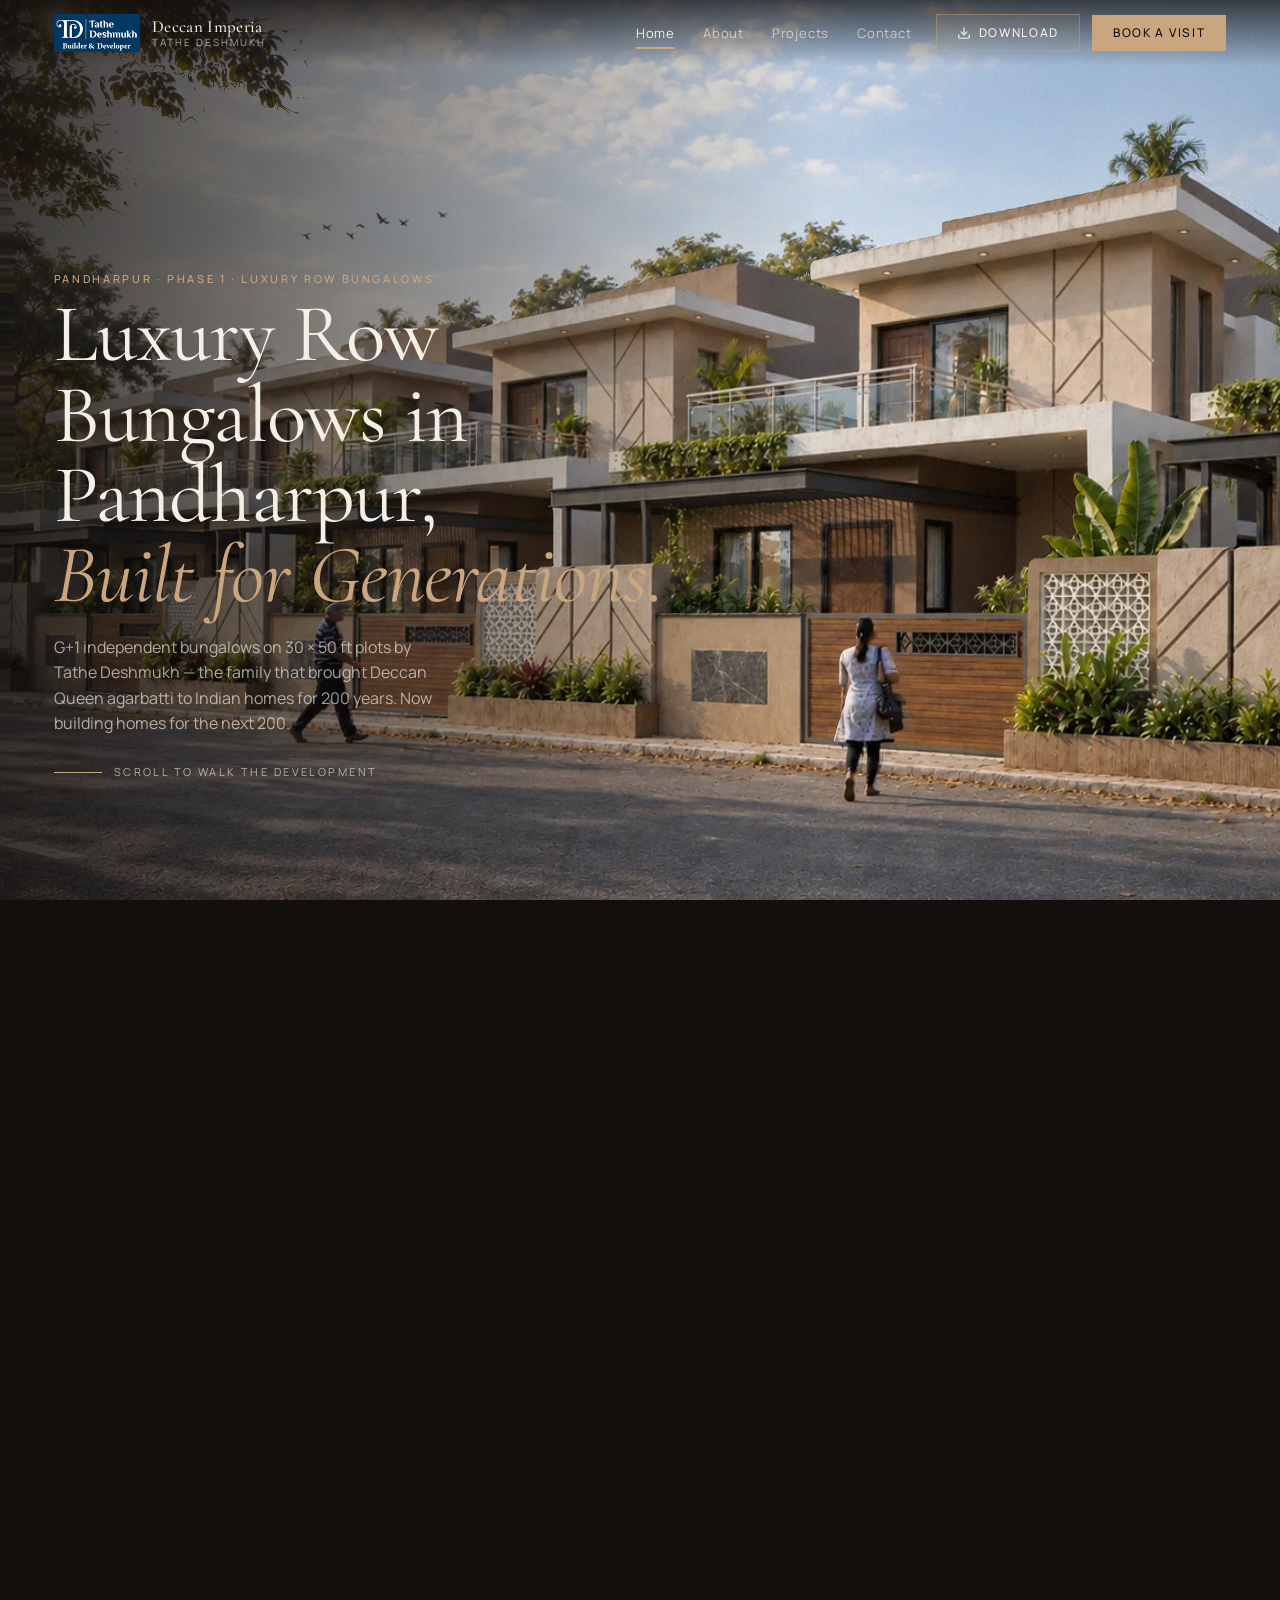
==== index.html @ bc6b7289 "feat: complete production website with 4 pages, brochure download, official logo and docker configur" ====
<!doctype html>
<html lang="en">
<head>
<meta charset="utf-8">
<meta name="viewport" content="width=device-width, initial-scale=1, viewport-fit=cover">
<title>Luxury Bungalows in Pandharpur | Deccan Imperia</title>
<meta name="description" content="Own a G+1 luxury row bungalow at Deccan Imperia, Pandharpur — 30×50 ft plots, 5 minutes from the Vitthal temple. A 200-year name you can trust. Book a visit.">
<link rel="preconnect" href="https://fonts.googleapis.com">
<link rel="preconnect" href="https://fonts.gstatic.com" crossorigin>
<link href="https://fonts.googleapis.com/css2?family=Cormorant+Garamond:ital,wght@0,400;0,500;1,400&family=Manrope:wght@300;400;500;600&display=swap" rel="stylesheet">
<link rel="preload" as="image" href="assets/tour/001-row-wide.webp" media="(min-width: 769px)">
<link rel="preload" as="image" href="assets/tour/001-row-wide-m.webp" media="(max-width: 768px)">
<link rel="stylesheet" href="css/style.css">

<!-- Structured Data: RealEstateAgent & LocalBusiness Schema -->
<script type="application/ld+json">
{
  "@context": "https://schema.org",
  "@type": ["RealEstateAgent", "LocalBusiness"],
  "name": "Tathe Deshmukh Builder & Developer — Deccan Imperia",
  "image": "assets/tour/001-row-wide.webp",
  "telephone": "+91-9028561515",
  "url": "https://deccanimperia.com",
  "address": {
    "@type": "PostalAddress",
    "streetAddress": "Gate No. 39, Tathe Deshmukh Nagar, Behind Doodh Pandhari, Pune–Pandharpur Road",
    "addressLocality": "Pandharpur",
    "addressRegion": "Maharashtra",
    "postalCode": "413304",
    "addressCountry": "IN"
  },
  "geo": {
    "@type": "GeoCoordinates",
    "latitude": "17.6775",
    "longitude": "75.3283"
  },
  "priceRange": "$$$$"
}
</script>
</head>
<body>

<!-- ============================================================ header -->
<header class="bar">
  <a class="brand" href="index.html" aria-label="Deccan Imperia, Home">
    <img src="assets/logo/logo.png" alt="Tathe Deshmukh Builder & Developer" class="brand-logo" width="161" height="71">
    <span class="brand-text"><b>Deccan Imperia</b><small>Tathe Deshmukh</small></span>
  </a>
  <nav class="nav" aria-label="Main Navigation">
    <a href="index.html" class="active">Home</a>
    <a href="about.html">About</a>
    <a href="projects.html">Projects</a>
    <a href="contact.html">Contact</a>
  </nav>
  <div class="bar-actions">
    <a class="btn btn-download" href="assets/brochure/Tathe Deshmukh Builders & Developer.pdf" download="Tathe Deshmukh Builders & Developer.pdf" aria-label="Download Official Brochure" title="Download Official Brochure">
      <svg width="14" height="14" viewBox="0 0 24 24" fill="none" stroke="currentColor" stroke-width="2" stroke-linecap="round" stroke-linejoin="round" aria-hidden="true"><path d="M21 15v4a2 2 0 0 1-2 2H5a2 2 0 0 1-2-2v-4"/><polyline points="7 10 12 15 17 10"/><line x1="12" y1="15" x2="12" y2="3"/></svg>
      <span>Download</span>
    </a>
    <a class="btn btn-solid" href="#contact">Book a visit</a>
    <button class="nav-toggle" aria-label="Toggle navigation menu" aria-expanded="false">
      <span></span><span></span><span></span>
    </button>
  </div>
</header>

<!-- Mobile Navigation Drawer -->
<div class="mobile-drawer-backdrop" aria-hidden="true"></div>
<aside class="mobile-drawer" aria-label="Mobile Navigation">
  <div class="mobile-drawer-header">
    <div class="brand">
      <img src="assets/logo/logo.png" alt="Tathe Deshmukh Builder & Developer" class="brand-logo" width="161" height="71">
      <span class="brand-text"><b>Deccan Imperia</b><small>Tathe Deshmukh</small></span>
    </div>
    <button class="mobile-drawer-close" aria-label="Close menu">&times;</button>
  </div>
  <nav class="mobile-drawer-nav">
    <a href="index.html" class="active">Home <span>→</span></a>
    <a href="about.html">About <span>→</span></a>
    <a href="projects.html">Projects <span>→</span></a>
    <a href="contact.html">Contact <span>→</span></a>
  </nav>
  <div class="mobile-drawer-actions">
    <a class="btn btn-download" href="assets/brochure/Tathe Deshmukh Builders & Developer.pdf" download="Tathe Deshmukh Builders & Developer.pdf">
      <svg width="14" height="14" viewBox="0 0 24 24" fill="none" stroke="currentColor" stroke-width="2" stroke-linecap="round" stroke-linejoin="round" aria-hidden="true"><path d="M21 15v4a2 2 0 0 1-2 2H5a2 2 0 0 1-2-2v-4"/><polyline points="7 10 12 15 17 10"/><line x1="12" y1="15" x2="12" y2="3"/></svg>
      <span>Download Brochure</span>
    </a>
    <a class="btn btn-solid" href="#contact">Book a visit</a>
  </div>
  <div class="mobile-drawer-contact">
    <b>Site &amp; Sales Office</b>
    <p>Gate No. 39, Tathe Deshmukh Nagar, Behind Doodh Pandhari, Pune–Pandharpur Road, Pandharpur</p>
    <a href="tel:+919028561515">+91 90285 61515</a>
    <a href="tel:+918149291515">+91 81492 91515</a>
  </div>
</aside>

<!-- chapter rail: fixed, driven by ScrollTrigger -->
<ol class="rail" aria-hidden="true">
  <li data-ch="intro"><span>The Row</span></li>
  <li data-ch="residence"><span>The Residence</span></li>
  <li data-ch="arrival"><span>Arrival</span></li>
  <li data-ch="inside"><span>Ground Floor</span></li>
  <li data-ch="upstairs"><span>First Floor</span></li>
  <li data-ch="plans"><span>Plans</span></li>
</ol>
<div class="progress" aria-hidden="true"><i></i></div>

<main id="top">

<!-- ============================================================ 01 development -->
<section class="scene" id="intro" data-len="320">
  <div class="stage">
    <div class="cam" data-fit="cover">
      <img class="shot" data-shot="row-wide" data-focus="0.53" data-desktop-width="1672" data-mobile-width="900"
           fetchpriority="high" decoding="async"
           src="assets/tour/001-row-wide.webp"
           srcset="assets/tour/001-row-wide-m.webp 900w, assets/tour/001-row-wide.webp 1672w"
           sizes="100vw" alt="A completed row of Deccan Imperia villas in warm late-afternoon light">
    </div>
    <div class="shade shade-left"></div>
    <div class="intro-copy">
      <p class="eyebrow">Pandharpur · Phase 1 · Luxury Row Bungalows</p>
      <h1>Luxury Row Bungalows in Pandharpur,<br><em>Built for Generations.</em></h1>
      <p class="lede">G+1 independent bungalows on 30 × 50 ft plots by Tathe Deshmukh — the family that brought Deccan Queen agarbatti to Indian homes for 200 years. Now building homes for the next 200.</p>
      <p class="hint"><span class="hint-line"></span>Scroll to walk the development</p>
    </div>
  </div>
</section>

<!-- ============================================================ 02 the residence -->
<section class="scene" id="residence" data-len="360">
  <div class="stage">
    <div class="cam" data-fit="cover">
      <img class="shot" data-shot="hero-corner" data-focus="0.54" data-desktop-width="1448" data-mobile-width="900"
           src="assets/tour/002-hero-corner.webp"
           srcset="assets/tour/002-hero-corner-m.webp 900w, assets/tour/002-hero-corner.webp 1448w"
           sizes="100vw" alt="The corner villa from a three-quarter angle, balcony and pergola">
      <img class="shot" data-shot="hero-front" data-focus="0.57" data-desktop-width="1448" data-mobile-width="900"
           src="assets/tour/003-hero-front.webp"
           srcset="assets/tour/003-hero-front-m.webp 900w, assets/tour/003-hero-front.webp 1448w"
           sizes="100vw" alt="The villa front: jali screen, timber gate, pergola and glazed balcony">
    </div>
    <div class="shade shade-left"></div>
    <div class="caption" data-cap="res-a">
      <p class="eyebrow">02 · The Residence</p>
      <h2>Chevron cladding, a timber pergola, a glazed balcony.</h2>
    </div>
    <div class="caption" data-cap="res-b">
      <p class="eyebrow">Choose a home</p>
      <h2>From the street to your own front gate.</h2>
    </div>
    <div class="veil" aria-hidden="true"></div>
  </div>
</section>

<!-- ============================================================ 03 arrival -->
<section class="scene" id="arrival" data-len="240">
  <div class="stage">
    <div class="cam" data-fit="cover">
      <img class="shot" data-shot="arrival-gate-open" data-focus="0.45" data-desktop-width="1448" data-mobile-width="900" decoding="async"
           src="assets/tour/004-gate-open.webp" srcset="assets/tour/004-gate-open-m.webp 900w, assets/tour/004-gate-open.webp 1448w"
           sizes="100vw" alt="The open gate, steps ahead">
    </div>
    <div class="shade shade-bottom"></div>
    <div class="caption" data-cap="arrival-a">
      <p class="eyebrow">03 · Arrival</p>
      <h2>Through the gate.<br>Across the threshold.</h2>
    </div>
  </div>
</section>

<!-- ============================================================ 04 inside: ground -->
<section class="scene scene-dark journey" id="inside" data-len="760">
  <div class="stage">
    <div class="cam" data-fit="cover">
      <img class="shot" data-shot="living" data-focus="0.42" data-desktop-width="1448" data-mobile-width="900"
           src="assets/tour/006-living-entry.webp" srcset="assets/tour/006-living-entry-m.webp 900w, assets/tour/006-living-entry.webp 1448w" sizes="100vw" alt="Living room with the kitchen, dining area and stairs beyond">
      <img class="shot" data-shot="kitchen" data-focus="0.44" data-desktop-width="1448" data-mobile-width="900" loading="lazy"
           src="assets/tour/007-kitchen-dining.webp" srcset="assets/tour/007-kitchen-dining-m.webp 900w, assets/tour/007-kitchen-dining.webp 1448w" sizes="100vw" alt="Kitchen island and dining area">
      <img class="shot" data-shot="ground-bedroom" data-focus="0.50" data-desktop-width="1448" data-mobile-width="900" loading="lazy"
           src="assets/tour/008-ground-bedroom.webp" srcset="assets/tour/008-ground-bedroom-m.webp 900w, assets/tour/008-ground-bedroom.webp 1448w" sizes="100vw" alt="Ground floor bedroom viewed from its doorway">
      <img class="shot" data-shot="ground-bathroom" data-focus="0.48" data-desktop-width="1448" data-mobile-width="900" loading="lazy"
           src="assets/tour/009-ground-bathroom.webp" srcset="assets/tour/009-ground-bathroom-m.webp 900w, assets/tour/009-ground-bathroom.webp 1448w" sizes="100vw" alt="Compact ground-floor bathroom">
      <img class="shot" data-shot="stair-base" data-focus="0.43" data-desktop-width="1448" data-mobile-width="900" loading="lazy"
           src="assets/tour/010-stair-base.webp" srcset="assets/tour/010-stair-base-m.webp 900w, assets/tour/010-stair-base.webp 1448w" sizes="100vw" alt="The staircase seen from the ground floor">
    </div>
    <div class="room-card" aria-live="polite">
      <p class="rc-floor">Ground floor</p>
      <p class="rc-num">01</p>
      <h3 class="rc-name">Living room</h3>
      <p class="rc-line">A connected living, dining and kitchen space.</p>
    </div>
    <div class="floor-tag">Ground floor</div>
  </div>
</section>

<!-- ============================================================ 05 upstairs -->
<section class="scene scene-dark journey" id="upstairs" data-len="620">
  <div class="stage">
    <div class="cam" data-fit="cover">
      <img class="shot" data-shot="upper-bedroom" data-focus="0.50" data-desktop-width="1448" data-mobile-width="900" loading="lazy"
           src="assets/tour/013-upper-bedroom.webp" srcset="assets/tour/013-upper-bedroom-m.webp 900w, assets/tour/013-upper-bedroom.webp 1448w" sizes="100vw" alt="First-floor bedroom and ensuite entrance">
      <img class="shot" data-shot="upper-bathroom" data-focus="0.48" data-desktop-width="1448" data-mobile-width="900" loading="lazy"
           src="assets/tour/014-upper-bathroom.webp" srcset="assets/tour/014-upper-bathroom-m.webp 900w, assets/tour/014-upper-bathroom.webp 1448w" sizes="100vw" alt="First-floor ensuite bathroom">
      <img class="shot" data-shot="terrace" data-focus="0.40" data-desktop-width="1448" data-mobile-width="900" loading="lazy"
           src="assets/tour/015-main-terrace.webp" srcset="assets/tour/015-main-terrace-m.webp 900w, assets/tour/015-main-terrace.webp 1448w" sizes="100vw" alt="Private first-floor terrace with timber deck">
      <img class="shot" data-shot="garden-deck" data-focus="0.43" data-desktop-width="1448" data-mobile-width="900" loading="lazy"
           src="assets/tour/016-garden-deck.webp" srcset="assets/tour/016-garden-deck-m.webp 900w, assets/tour/016-garden-deck.webp 1448w" sizes="100vw" alt="Garden deck and glass-railed planted balcony at sunset">
    </div>
    <div class="room-card" aria-live="polite">
      <p class="rc-floor">First floor</p>
      <p class="rc-num">06</p>
      <h3 class="rc-name">Upper bedroom</h3>
      <p class="rc-line">A private bedroom with built-in storage and ensuite access.</p>
    </div>
    <div class="floor-tag">First floor</div>
  </div>
</section>

<!-- ============================================================ 07 plans -->
<section class="block" id="plans">
  <div class="wrap">
    <p class="eyebrow">06 · Plans</p>
    <h2 class="block-h">Every room, where it sits.</h2>

    <dl class="facts">
      <div><dt>Plot</dt><dd>1,500<span>sq.ft.</span></dd><p>30 × 50 ft</p></div>
      <div><dt>Built-up</dt><dd>1,200<span>sq.ft.</span></dd><p>Total, both floors</p></div>
      <div><dt>Structure</dt><dd>G + 1<span></span></dd><p>With private terrace</p></div>
      <div><dt>Homes</dt><dd>Row<span></span></dd><p>Standalone row villas</p></div>
    </dl>

    <div class="plan-tabs" role="tablist">
      <button role="tab" aria-selected="true" data-plan="ground">Ground floor</button>
      <button role="tab" aria-selected="false" data-plan="first">First floor</button>
    </div>
    <div class="plan-view">
      <figure class="plan is-on" data-plan="ground">
        <img src="assets/img/plan-ground.webp" loading="lazy" alt="Ground floor plan, top view">
        <ol class="plan-key">
          <li>Parking</li><li>Porch &amp; entrance</li><li>Living room</li>
          <li>Kitchen &amp; dining</li><li>Bedroom</li><li>Bathroom</li><li>Staircase</li>
        </ol>
      </figure>
      <figure class="plan" data-plan="first">
        <img src="assets/img/plan-first.webp" loading="lazy" alt="First floor plan, top view">
        <ol class="plan-key">
          <li>Master bedroom</li><li>Bathroom</li><li>Landing &amp; stair</li>
          <li>Private terrace</li><li>Timber deck</li><li>Garden balcony</li>
        </ol>
      </figure>
    </div>
  </div>
</section>



<!-- ============================================================ 07 specification -->
<section class="block block-spec" id="specs">
  <div class="wrap">
    <p class="eyebrow">07 · Specification</p>
    <h2 class="block-h">Built for generations.</h2>
    <p class="block-lede">Superior quality, thoughtful design, lasting value — down to the
      fittings you will touch every day.</p>

    <div class="specs">
      <article class="spec">
        <h3><span class="spec-n">01</span> Structure</h3>
        <ul>
          <li>RCC-framed earthquake-resistant structure</li>
          <li>AAC block masonry</li>
          <li>External sand-faced cement plaster</li>
          <li>Internal POP / gypsum finish</li>
        </ul>
      </article>
      <article class="spec">
        <h3><span class="spec-n">02</span> Flooring</h3>
        <ul>
          <li>Branded vitrified tiles</li>
          <li>Designer tiles in bathrooms</li>
          <li>Granite door frames</li>
          <li>Granite kitchen platform with S.S. sink</li>
        </ul>
      </article>
      <article class="spec">
        <h3><span class="spec-n">03</span> Doors &amp; windows</h3>
        <ul>
          <li>Teakwood main door with name plate</li>
          <li>Waterproof flush doors</li>
          <li>Three-track powder-coated aluminium sliding windows</li>
          <li>Mosquito net; M.S. glass railing to balcony</li>
        </ul>
      </article>
      <article class="spec">
        <h3><span class="spec-n">04</span> Plumbing</h3>
        <ul>
          <li>Branded C.P. and sanitary fittings</li>
          <li>Concealed plumbing, CPVC / UPVC pipes</li>
          <li>Hot and cold mixer diverter in every bathroom</li>
        </ul>
      </article>
      <article class="spec">
        <h3><span class="spec-n">05</span> Electrical</h3>
        <ul>
          <li>Concealed copper wiring, modular switches</li>
          <li>TV, AC and geyser points</li>
          <li>Washing machine point</li>
          <li>Provision for inverter</li>
        </ul>
      </article>
      <article class="spec">
        <h3><span class="spec-n">06</span> Finishes</h3>
        <ul>
          <li>External — apex or equivalent weather-resistant paint</li>
          <li>Internal — emulsion paint</li>
          <li>Designer lobby with glossy-tile cladding</li>
          <li>Paver block in the compound, trimix parking area</li>
        </ul>
      </article>
    </div>
  </div>
</section>

<!-- ============================================================ 08 amenities -->
<section class="block block-amen" id="amenities">
  <div class="wrap">
    <p class="eyebrow">08 · Amenities</p>
    <h2 class="block-h">Spaces for every generation.</h2>

    <ul class="amen">
      <li><span class="amen-i" aria-hidden="true">✿</span><b>Landscaped garden</b><i>Planted commons and a tulsi vrindavan</i></li>
      <li><span class="amen-i" aria-hidden="true">✦</span><b>24 × 7 security</b><i>Gated, watched around the clock</i></li>
      <li><span class="amen-i" aria-hidden="true">△</span><b>Children's play area</b><i>Safe, overlooked, close to home</i></li>
      <li><span class="amen-i" aria-hidden="true">⌁</span><b>Jogging track</b><i>A loop inside the community</i></li>
      <li><span class="amen-i" aria-hidden="true">☗</span><b>Senior citizen area</b><i>Shaded seating for the elders</i></li>
      <li><span class="amen-i" aria-hidden="true">◇</span><b>Party lawn</b><i>Room for the whole family</i></li>
      <li><span class="amen-i" aria-hidden="true">═</span><b>Wide internal roads</b><i>9 m roads, two- and four-wheeler parking</i></li>
      <li><span class="amen-i" aria-hidden="true">◈</span><b>Rainwater harvesting</b><i>Cross-ventilation and water sense built in</i></li>
    </ul>
  </div>
</section>

<!-- ============================================================ 07 heritage -->
<section class="block block-quote" id="heritage">
  <div class="wrap narrow">
    <p class="eyebrow">A 200-Year Name Behind Every Brick</p>
    <blockquote>
      For over 200 years the Tathe Deshmukh family has been part of Indian homes through Deccan Queen agarbatti (No. 1515). We bring the same purity, quality and trust to the homes we build.
    </blockquote>
    <p class="sig">॥ श्री विठ्ठल ॥</p>
    <div style="margin-top:24px;text-align:center">
      <a class="btn btn-line" href="about.html">Read the Tathe Deshmukh Story →</a>
    </div>
  </div>
</section>

<!-- ============================================================ 10 location -->
<section class="block" id="location">
  <div class="wrap split">
    <div>
      <p class="eyebrow">10 · Connectivity</p>
      <h2 class="block-h">Five minutes from the temple, minutes from everything.</h2>
      <address>
        Gate No. 39, Tathe Deshmukh Nagar<br>
        Behind Doodh Pandhari, Pune–Pandharpur Road<br>
        Pandharpur 413 304
      </address>
      <div style="display:flex;gap:12px;flex-wrap:wrap">
        <a class="btn btn-line" target="_blank" rel="noopener"
           href="https://www.google.com/maps/search/?api=1&query=M8G4%2B6G%20Pandharpur">Open in Google Maps ↗</a>
        <a class="btn btn-solid" href="contact.html">Plan a Site Visit</a>
      </div>
    </div>
    <div class="times-wrap">
      <ul class="times">
        <li><span>Shri Vitthal Temple</span><b>5<i>min</i></b></li>
        <li><span>Pandharpur–Pune Highway</span><b>3<i>min</i></b></li>
        <li><span>Pandharpur–Karad Road</span><b>5<i>min</i></b></li>
        <li><span>Bus stand</span><b>10<i>min</i></b></li>
        <li><span>Railway station</span><b>12<i>min</i></b></li>
        <li><span>Solapur Road</span><b>15<i>min</i></b></li>
        <li><span>Karmayogi Vidya Niketan School</span><b>3<i>min</i></b></li>
        <li><span>KBP College</span><b>7<i>min</i></b></li>
        <li><span>Life Line Super Speciality Hospital</span><b>5<i>min</i></b></li>
        <li><span>D-Mart &amp; Shreenath Mall</span><b>5–7<i>min</i></b></li>
      </ul>
      <p class="times-note">Approximate drive times supplied by the developer.</p>
    </div>
  </div>
</section>

<!-- ============================================================ Remote buyers & investment -->
<section class="block" style="background:var(--ink-2);border-top:1px solid var(--line)">
  <div class="wrap split">
    <div>
      <p class="eyebrow">NRI &amp; Out-of-Town Investors</p>
      <h2 class="block-h">Buying from Pune, Mumbai or abroad?</h2>
      <p style="color:var(--mute);font-size:15px;line-height:1.75;margin:20px 0 28px">
        You do not have to be in Pandharpur to own here. We run site visits over video, share documentation digitally, and guide NRIs and out-of-town investors through the entire purchase remotely. A sample bungalow is ready to visit. Whether it is a second home for pilgrimage season, a rental asset backed by year-round temple footfall, or a long-term land-plus-home investment in a town that is still early, Deccan Imperia is built to hold its value.
      </p>
      <div style="display:flex;gap:12px;flex-wrap:wrap">
        <a class="btn btn-solid" href="contact.html">Book a Video Walkthrough</a>
        <a class="btn btn-download" href="assets/brochure/Tathe Deshmukh Builders & Developer.pdf" download="Tathe Deshmukh Builders & Developer.pdf">Download Brochure &amp; Price</a>
      </div>
    </div>
    <div style="background:var(--ink);border:1px solid var(--line);padding:clamp(24px,3vw,36px)">
      <p class="eyebrow" style="margin-bottom:12px">Why Deccan Imperia is Pandharpur's Smartest Address</p>
      <ul style="list-style:none;margin:0;padding:0;display:flex;flex-direction:column;gap:14px">
        <li style="display:flex;gap:10px;font-size:14px;color:var(--mute)"><span style="color:var(--sand);flex-shrink:0">✦</span> <span><b>Phase 1 Pricing Advantage:</b> Entry-level pricing — the lowest this address will ever be.</span></li>
        <li style="display:flex;gap:10px;font-size:14px;color:var(--mute)"><span style="color:var(--sand);flex-shrink:0">✦</span> <span><b>100% Freehold Land Ownership:</b> Land and built-up you own outright, not a shared-wall apartment.</span></li>
        <li style="display:flex;gap:10px;font-size:14px;color:var(--mute)"><span style="color:var(--sand);flex-shrink:0">✦</span> <span><b>High Rental &amp; Capital Growth:</b> 32,000+ monthly pilgrims and growing infrastructure appreciate value every festival season.</span></li>
        <li style="display:flex;gap:10px;font-size:14px;color:var(--mute)"><span style="color:var(--sand);flex-shrink:0">✦</span> <span><b>Ready Sample Bungalow:</b> Walk through completed finishes and verify every detail with your own eyes.</span></li>
      </ul>
    </div>
  </div>
</section>

<!-- ============================================================ 09 contact -->
<section class="block block-cta" id="contact">
  <div class="cta-bg" aria-hidden="true"></div>
  <div class="wrap narrow">
    <p class="eyebrow">Visit Deccan Imperia · Phase 1</p>
    <h2 class="block-h">See it in person.</h2>
    <p style="color:var(--mute);font-size:15px;line-height:1.6;margin:12px 0 28px">
      Only a limited number of Phase 1 bungalows remain. Book your site visit or get the price list on WhatsApp.
    </p>
    <form class="enquire" id="enquire" novalidate>
      <label><span>Name</span><input name="name" required autocomplete="name"></label>
      <label><span>Phone</span><input name="phone" required inputmode="tel" autocomplete="tel"></label>
      <label class="full"><span>Interested in</span>
        <select name="topic">
          <option>Site visit</option><option>Floor plans &amp; pricing</option><option>General enquiry</option>
        </select>
      </label>
      <button class="btn btn-solid full" type="submit">Send on WhatsApp</button>
      <p class="form-note full" role="status"></p>
    </form>
    <p class="phones">
      <a href="tel:+919028561515">+91 90285 61515</a>
      <a href="tel:+918149291515">+91 81492 91515</a>
    </p>
  </div>
</section>

</main>

<footer class="foot">
  <div class="foot-grid wrap">
    <div class="foot-brand">
      <img src="assets/logo/logo.png" alt="Tathe Deshmukh Builder & Developer" class="brand-logo" style="height:44px;width:auto">
      <p><b>Deccan Imperia</b><br><span>Phase 1 · Pandharpur</span></p>
    </div>
    <dl class="foot-meta">
      <div><dt>Pages</dt><dd style="display:flex;flex-direction:column;gap:4px">
        <a href="index.html" style="color:var(--cream);text-decoration:none">Home</a>
        <a href="about.html" style="color:var(--cream);text-decoration:none">About Tathe Deshmukh</a>
        <a href="projects.html" style="color:var(--cream);text-decoration:none">Projects Portfolio</a>
        <a href="contact.html" style="color:var(--cream);text-decoration:none">Contact &amp; Site Visits</a>
      </dd></div>
      <div><dt>Developed by</dt><dd>Tathe Deshmukh Builder &amp; Developer<br><small style="color:var(--sand)">Sagar Shivaji Tathe Deshmukh<br>Shubham Shivaji Tathe Deshmukh</small></dd></div>
      <div><dt>Designed by</dt><dd>Bagal Architects</dd></div>
    </dl>
    <div class="foot-cta">
      <p class="foot-call"><span>Direct Lines</span>
        <a href="tel:+919028561515">+91 90285 61515</a>
        <a href="tel:+918149291515">+91 81492 91515</a>
      </p>
      <div style="display:flex;gap:8px;flex-wrap:wrap">
        <a class="btn btn-download" href="assets/brochure/Tathe Deshmukh Builders & Developer.pdf" download="Tathe Deshmukh Builders & Developer.pdf">Download Brochure</a>
        <a class="btn btn-solid" href="#contact">Book a visit</a>
      </div>
    </div>
  </div>
  <div class="foot-base wrap">
    <p>© Tathe Deshmukh Builder &amp; Developer · Deccan Imperia, Phase 1</p>
    <p class="small">Renders are the architect’s visualisations. Dimensions and finishes are indicative and subject to change.</p>
  </div>
</footer>

<script src="js/vendor/gsap.min.js"></script>
<script src="js/vendor/ScrollTrigger.min.js"></script>
<script src="js/vendor/lenis.min.js"></script>
<script src="js/depth.js"></script>
<script src="js/main.js"></script>
<script src="js/nav.js"></script>
</body>
</html>
---- css/style.css ----
/* ==========================================================================
   Deccan Imperia — scroll film
   Palette is read off the architect's renders: warm sand cladding, espresso
   trims, cream slab bands.
   ========================================================================== */
:root{
  --ink:      #120f0d;
  --ink-2:    #1c1815;
  --cream:    #f4efe7;
  --cream-2:  #e8e0d4;
  --sand:     #c9a67f;
  --sand-2:   #a9855f;
  --mute:     rgba(244,239,231,.66);
  --line:     rgba(244,239,231,.18);
  --serif: "Cormorant Garamond", Georgia, serif;
  --sans:  "Manrope", ui-sans-serif, system-ui, -apple-system, "Segoe UI", sans-serif;
  --pad:   clamp(16px, 4.2vw, 64px);
  --ease:  cubic-bezier(.2,.7,.1,1);
}
*{box-sizing:border-box}
html{-webkit-text-size-adjust:100%}
html.lenis, html.lenis body{height:auto}
.lenis.lenis-smooth{scroll-behavior:auto !important}
body{margin:0;background:var(--ink);color:var(--cream);font:400 16px/1.6 var(--sans);
     -webkit-font-smoothing:antialiased;overflow-x:hidden}
img{display:block;max-width:100%}
a{color:inherit}
h1,h2,h3{font-family:var(--serif);font-weight:400;letter-spacing:-.01em;margin:0}
em{font-style:italic;color:var(--sand)}
.eyebrow{margin:0 0 .9em;font:500 11px/1 var(--sans);letter-spacing:.24em;text-transform:uppercase;color:var(--sand)}

/* ------------------------------------------------------------------ header */
.bar{position:fixed;inset:0 0 auto;z-index:50;display:flex;align-items:center;gap:24px;
     padding:14px var(--pad);
     background:linear-gradient(to bottom, rgba(18,15,13,.72), rgba(18,15,13,0));
     transition:background .4s}
.bar.solid{background:rgba(18,15,13,.86);backdrop-filter:blur(14px)}
.brand{display:flex;align-items:center;gap:12px;text-decoration:none;margin-right:auto}
.brand-logo{height:38px;width:auto;display:block;object-fit:contain;border-radius:2px;flex-shrink:0}
.brand-mark{display:grid;place-items:center;width:38px;height:38px;border:1px solid var(--sand);
            font:500 13px/1 var(--serif);letter-spacing:.08em;color:var(--sand)}
.brand-text{display:flex;flex-direction:column;line-height:1.15}
.brand-text b{font:500 17px/1.1 var(--serif);letter-spacing:.02em}
.brand-text small{font-size:10px;letter-spacing:.2em;text-transform:uppercase;color:var(--mute)}
.nav{display:flex;gap:28px;align-items:center}
.nav a{font-size:13px;letter-spacing:.06em;text-decoration:none;color:var(--mute);transition:color .2s;position:relative}
.nav a:hover{color:var(--cream)}
.nav a.active{color:var(--cream)}
.nav a.active::after{content:"";position:absolute;left:0;right:0;bottom:-6px;height:2px;background:var(--sand)}
.bar-actions{display:flex;align-items:center;gap:12px}
.btn{display:inline-flex;align-items:center;justify-content:center;gap:8px;
     padding:11px 20px;font:500 12px/1 var(--sans);letter-spacing:.14em;text-transform:uppercase;
     text-decoration:none;cursor:pointer;border:1px solid transparent;transition:all .25s var(--ease)}
.btn-solid{background:var(--sand);color:var(--ink);border-color:var(--sand)}
.btn-solid:hover{background:var(--cream);border-color:var(--cream)}
.btn-line{border-color:var(--line);color:var(--cream)}
.btn-line:hover{border-color:var(--sand);color:var(--sand)}
.btn-download{background:rgba(201,166,127,.09);border-color:rgba(201,166,127,.42);color:var(--cream)}
.btn-download:hover{background:var(--sand);border-color:var(--sand);color:var(--ink)}
.btn-download svg{flex-shrink:0;transition:transform .2s ease}
.btn-download:hover svg{transform:translateY(1.5px)}
.nav-toggle{display:none}

/* ------------------------------------------------------------ chapter rail */
.rail{position:fixed;right:var(--pad);top:50%;transform:translateY(-50%);z-index:40;
      list-style:none;margin:0;padding:0;display:flex;flex-direction:column;gap:14px;
      opacity:0;transition:opacity .4s}
.rail.show{opacity:1}
.rail li{display:flex;align-items:center;justify-content:flex-end;gap:10px;
         font-size:10px;letter-spacing:.2em;text-transform:uppercase;color:rgba(244,239,231,.35);
         transition:color .3s}
.rail li::after{content:"";width:18px;height:1px;background:currentColor;transition:width .35s var(--ease)}
.rail li span{opacity:0;transform:translateX(6px);transition:all .35s var(--ease)}
.rail li.on{color:var(--cream)}
.rail li.on::after{width:36px;background:var(--sand)}
.rail li.on span{opacity:1;transform:none}
.progress{position:fixed;left:0;right:0;top:0;height:2px;z-index:60;pointer-events:none}
.progress i{display:block;height:100%;background:var(--sand);transform-origin:0 50%;transform:scaleX(0)}

/* ------------------------------------------------------------ scenes */
/* The SECTION owns the scroll length (set from data-len) and the STAGE sticks inside it.
   This replaces GSAP pinning: with five stacked scenes, pin-spacers left seams between
   sections and scenes could enter with an unpainted canvas. Sticky keeps every stage in
   normal flow, so there is nothing to mis-measure. */
.scene{position:relative}
/* Overlap consecutive cinematic chapters by one viewport. Without this overlap,
   the next sticky stage enters visibly from the bottom while the old stage exits.
   With it, both chapter stages meet at the same fixed viewport position and the
   handoff reads as the same stationary blink used inside each chapter. */
.scene + .scene{margin-top:-100vh;margin-top:-100svh}
.stage{position:sticky;top:0;height:100vh;height:100svh;overflow:hidden;background:var(--ink)}
.scene>.stage{opacity:0;visibility:hidden;transition:opacity 80ms linear}
#intro>.stage,.scene.is-entered>.stage{opacity:1;visibility:visible}
.scene-dark .stage{background:#000}
.cam{position:absolute;inset:0;overflow:hidden}
.shot{position:absolute;left:0;top:0;transform-origin:0 0;will-change:transform,opacity;
      user-select:none;-webkit-user-drag:none;max-width:none}
.cam .shot + .shot{opacity:0}
/* depth renderer: the canvas draws the shots; the <img>s stay in the DOM as texture sources */
.depth-canvas{position:absolute;inset:0;width:100%;height:100%;display:block}
.gl-on .shot{visibility:hidden}
/* the architect's pencil sketch sits exactly over the dusk render (pixel-registered)
   and is masked away left-to-right as the visitor scrolls */
.cam .shot.shot-sketch{opacity:1;--rev:-30%;
  -webkit-mask-image:linear-gradient(90deg,transparent calc(var(--rev) - 0%),#000 calc(var(--rev) + 22%));
          mask-image:linear-gradient(90deg,transparent calc(var(--rev) - 0%),#000 calc(var(--rev) + 22%))}

.shade{position:absolute;inset:0;pointer-events:none}
.shade-left{background:linear-gradient(90deg, rgba(12,10,9,.78) 0%, rgba(12,10,9,.35) 38%, rgba(12,10,9,0) 64%)}
.shade-bottom{background:linear-gradient(0deg, rgba(12,10,9,.8) 0%, rgba(12,10,9,.2) 34%, rgba(12,10,9,0) 55%)}

.intro-copy{position:absolute;left:var(--pad);bottom:clamp(64px,12vh,140px);max-width:min(620px,86vw)}
.intro-copy h1{font-size:clamp(40px,6.4vw,92px);line-height:.98}
.intro-copy .lede{margin:1.2em 0 0;max-width:40ch;font-size:clamp(15px,1.25vw,18px);color:var(--mute)}
.hint{display:flex;align-items:center;gap:12px;margin-top:2.4em;font-size:11px;letter-spacing:.22em;
      text-transform:uppercase;color:var(--mute)}
.hint-line{width:48px;height:1px;background:var(--sand);transform-origin:left;animation:hint 2.4s var(--ease) infinite}
@keyframes hint{0%{transform:scaleX(0)}50%{transform:scaleX(1)}100%{transform:scaleX(0);transform-origin:right}}

.caption{position:absolute;left:var(--pad);bottom:clamp(56px,11vh,120px);max-width:min(560px,84vw);
         opacity:0;pointer-events:none}
.caption h2{font-size:clamp(30px,4.3vw,60px);line-height:1.04}

.unit-count{position:absolute;right:calc(var(--pad) + 110px);bottom:clamp(56px,11vh,120px);
            font-family:var(--serif);display:flex;align-items:baseline;gap:8px;opacity:0}
.uc-n{font-size:clamp(52px,7vw,104px);line-height:1;color:var(--cream)}
.uc-of{font-size:18px;color:var(--mute)}

.veil{position:absolute;inset:0;background:#000;opacity:0;pointer-events:none}

/* room card — interior chapters */
.room-card{position:absolute;left:var(--pad);bottom:clamp(40px,9vh,100px);width:min(360px,84vw);
           padding:22px 24px 24px;border:1px solid var(--line);
           background:rgba(10,9,8,.62);backdrop-filter:blur(16px) saturate(1.2);opacity:0}
.rc-floor{margin:0;font-size:10px;letter-spacing:.24em;text-transform:uppercase;color:var(--sand)}
.rc-num{margin:.8em 0 0;font:400 13px/1 var(--sans);color:var(--mute);letter-spacing:.1em}
.rc-name{font-size:clamp(28px,3vw,40px);line-height:1.05;margin-top:.15em}
.rc-line{margin:.7em 0 0;font-size:14px;color:var(--mute);line-height:1.55}
.floor-tag{position:absolute;right:var(--pad);top:88px;font-size:10px;letter-spacing:.24em;
           text-transform:uppercase;color:rgba(244,239,231,.5);padding-right:110px}

/* ------------------------------------------------------------ blocks */
.block{position:relative;padding:clamp(88px,14vh,160px) 0;background:var(--ink)}
.wrap{width:min(1200px,100%);margin:0 auto;padding:0 var(--pad)}
.wrap.narrow{width:min(820px,100%)}
.block-h{font-size:clamp(34px,4.6vw,64px);line-height:1.02;max-width:18ch}

.facts{display:grid;grid-template-columns:repeat(4,1fr);gap:0;margin:56px 0 64px;
       border-top:1px solid var(--line);border-bottom:1px solid var(--line)}
.facts>div{padding:28px 24px 26px 0}
.facts>div + div{padding-left:24px;border-left:1px solid var(--line)}
.facts dt{font-size:10px;letter-spacing:.24em;text-transform:uppercase;color:var(--sand)}
.facts dd{margin:.4em 0 0;font:400 clamp(34px,3.6vw,52px)/1 var(--serif)}
.facts dd span{font:400 13px/1 var(--sans);color:var(--mute);margin-left:6px}
.facts p{margin:.6em 0 0;font-size:13px;color:var(--mute)}

.plan-tabs{display:flex;gap:4px;margin-bottom:20px}
.plan-tabs button{padding:12px 18px;background:transparent;border:1px solid var(--line);
                  color:var(--mute);font:500 12px/1 var(--sans);letter-spacing:.14em;text-transform:uppercase;cursor:pointer}
.plan-tabs button[aria-selected="true"]{border-color:var(--sand);color:var(--ink);background:var(--sand)}
.plan-view{position:relative}
.plan{margin:0;display:none;grid-template-columns:minmax(0,1fr) 240px;gap:40px;align-items:center}
.plan.is-on{display:grid}
.plan img{width:100%;background:#000}
.plan-key{margin:0;padding:0 0 0 22px;font-size:14px;color:var(--mute);line-height:2.1}
.plan-key li::marker{color:var(--sand);font-family:var(--serif)}

.block-quote{background:var(--ink-2)}
blockquote{margin:0;font:italic 400 clamp(26px,3.2vw,42px)/1.3 var(--serif);color:var(--cream)}
.sig{margin:1.6em 0 0;color:var(--sand);font-size:18px;letter-spacing:.1em}

.split{display:grid;grid-template-columns:1.1fr 1fr;gap:clamp(40px,7vw,120px);align-items:start}
address{font-style:normal;margin:28px 0;color:var(--mute);line-height:1.9}
.times{list-style:none;margin:0;padding:0;border-top:1px solid var(--line)}
.times li{display:flex;justify-content:space-between;padding:18px 0;border-bottom:1px solid var(--line)}
.times b{font:400 22px/1 var(--serif);color:var(--sand)}

.block-cta{overflow:hidden;text-align:left}
.cta-bg{position:absolute;inset:0;background:url(../assets/tour/001-row-wide.webp) center/cover;opacity:.22}
.block-cta .wrap{position:relative}
.enquire{display:grid;grid-template-columns:1fr 1fr;gap:16px;margin-top:40px}
.enquire label{display:flex;flex-direction:column;gap:8px;font-size:11px;letter-spacing:.2em;text-transform:uppercase;color:var(--mute)}
.enquire .full{grid-column:1/-1}
.enquire input,.enquire select{padding:14px 16px;background:rgba(12,10,9,.6);border:1px solid var(--line);
      color:var(--cream);font:400 16px/1.2 var(--sans)}
.enquire input:focus,.enquire select:focus{outline:none;border-color:var(--sand)}
.form-note{margin:0;font-size:13px;color:var(--sand);min-height:1.2em}
.phones{display:flex;gap:28px;margin-top:36px}
.phones a{font:400 22px/1 var(--serif);text-decoration:none;color:var(--cream)}
.phones a:hover{color:var(--sand)}

.foot{padding:40px var(--pad);border-top:1px solid var(--line);display:flex;justify-content:space-between;
      gap:16px;font-size:12px;color:var(--mute)}
.foot p{margin:0}

/* ------------------------------------------------------------ mobile */
@media (max-width: 860px){
  :root{--pad:clamp(16px,5vw,24px)}
  body{font-size:15px}
  .bar{height:60px;padding:10px max(var(--pad),env(safe-area-inset-left));gap:12px;
       background:linear-gradient(to bottom,rgba(18,15,13,.88),rgba(18,15,13,.24),transparent)}
  .bar.solid{background:rgba(18,15,13,.92)}
  .brand{gap:9px;min-width:0}
  .brand-logo{height:30px}
  .brand-mark{width:34px;height:34px;font-size:11px;flex:0 0 auto}
  .brand-text b{font-size:15px;white-space:nowrap}
  .brand-text small{font-size:8px;letter-spacing:.14em}
  .nav{display:none}
  .bar .btn{padding:9px 11px;font-size:9px;letter-spacing:.11em;white-space:nowrap}
  .rail{display:none}
  .progress{top:0;height:2px}
  .stage{height:100svh;min-height:560px}
  .intro-copy{left:var(--pad);right:var(--pad);bottom:max(42px,calc(env(safe-area-inset-bottom) + 28px));max-width:none}
  .intro-copy h1{font-size:clamp(39px,12.5vw,54px);line-height:.94}
  .intro-copy .lede{font-size:14px;max-width:34ch}
  .hint{margin-top:1.65em;font-size:9px;letter-spacing:.18em}
  .caption{left:var(--pad);right:var(--pad);bottom:max(34px,calc(env(safe-area-inset-bottom) + 24px));max-width:none}
  .caption h2{font-size:clamp(31px,9.6vw,43px);line-height:.98;max-width:9.5em}
  .eyebrow{font-size:9px;letter-spacing:.19em}
  .room-card{left:var(--pad);right:var(--pad);bottom:max(24px,calc(env(safe-area-inset-bottom) + 18px));
             width:auto;padding:17px 18px 19px;background:rgba(10,9,8,.72);backdrop-filter:blur(12px) saturate(1.15)}
  .rc-name{font-size:30px}
  .rc-line{font-size:13px;line-height:1.45}
  .unit-count{right:var(--pad);bottom:auto;top:96px}
  .floor-tag{top:72px;right:var(--pad);padding-right:0;font-size:8px;letter-spacing:.18em}
  .facts{grid-template-columns:1fr 1fr}
  .facts>div:nth-child(3){padding-left:0;border-left:0}
  .facts>div:nth-child(n+3){border-top:1px solid var(--line)}
  .plan{grid-template-columns:1fr;gap:20px}
  .split{grid-template-columns:1fr}
  .enquire{grid-template-columns:1fr}
  .block{padding:80px 0}
  .facts{margin:40px 0 46px}
  .facts>div{padding:20px 12px 20px 0}
  .facts>div + div{padding-left:12px}
  .phones{flex-direction:column;gap:14px}
  .foot{flex-direction:column}
}

@media (max-width: 370px){
  .brand-text small{display:none}
  .brand-text b{font-size:14px}
  .bar .btn{padding-inline:9px}
}

/* ------------------------------------------------------------ reduced motion */
@media (prefers-reduced-motion: reduce){
  .scene{height:auto !important}
  .scene + .scene{margin-top:0}
  .stage{position:static;height:auto;min-height:0}
  .scene>.stage{opacity:1;visibility:visible;transition:none}
  .cam{position:relative;inset:auto}
  .shot{position:relative !important;transform:none !important;opacity:1 !important;width:100% !important;height:auto !important}
  .cam .shot + .shot{margin-top:2px}
  .shade,.veil,.unit-count,.hint-line,.shot-sketch{display:none}
  .caption,.room-card{position:relative;left:auto;bottom:auto;opacity:1;transform:none;margin:24px var(--pad);width:auto}
  .intro-copy{position:relative;left:auto;bottom:auto;padding:120px var(--pad) 40px;max-width:none}
  .floor-tag{display:none}
}

/* ==========================================================================
   DESIGN PASS — section rhythm, specification, amenities, location, footer
   The jali screen in the renders is the one ornamental motif in the
   architecture, so it becomes the site's only ornament too: a fine geometric
   rule that separates chapters. Everything else stays typographic.
   ========================================================================== */

/* ---------------------------------------------------------------- overflow fixes */
.wrap{width:min(1200px,100%);margin-inline:auto;padding-inline:var(--pad)}
.block{overflow:clip}                      /* a wide child must never scroll the page */

/* the facts row was clipping its last column at 1440 */
.facts{grid-template-columns:repeat(auto-fit,minmax(190px,1fr));gap:0}
.facts>div{padding:26px 22px 24px 0;min-width:0}
.facts>div+div{padding-left:22px}

/* ---------------------------------------------------------------- jali rule */
.block + .block::before{
  content:"";position:absolute;inset:0 var(--pad) auto;height:1px;
  background:
    repeating-linear-gradient(90deg,
      var(--line) 0 6px, transparent 6px 12px);
  opacity:.7}
.block{position:relative}

.block-lede{margin:1.1em 0 0;max-width:52ch;color:var(--mute);font-size:clamp(15px,1.2vw,17px)}

/* ---------------------------------------------------------------- specification */
.specs{display:grid;grid-template-columns:repeat(auto-fit,minmax(280px,1fr));
       gap:1px;margin-top:clamp(44px,6vw,72px);background:var(--line)}
.spec{background:var(--ink);padding:clamp(26px,2.6vw,38px) clamp(22px,2.2vw,32px)}
.spec h3{display:flex;align-items:baseline;gap:12px;font-size:clamp(20px,1.9vw,26px);
         padding-bottom:.7em;border-bottom:1px solid var(--line)}
.spec-n{font:500 10px/1 var(--sans);letter-spacing:.2em;color:var(--sand)}
.spec ul{margin:1.1em 0 0;padding:0;list-style:none}
.spec li{position:relative;padding-left:18px;margin-bottom:.7em;font-size:14px;
         line-height:1.6;color:var(--mute)}
.spec li::before{content:"";position:absolute;left:0;top:.62em;width:6px;height:1px;background:var(--sand)}

/* ---------------------------------------------------------------- amenities */
.amen{list-style:none;margin:clamp(44px,6vw,72px) 0 0;padding:0;
      display:grid;grid-template-columns:repeat(auto-fit,minmax(240px,1fr));
      gap:1px;background:var(--line)}
.amen li{background:var(--ink);padding:clamp(26px,2.4vw,34px) clamp(20px,2vw,28px);
         display:flex;flex-direction:column;gap:6px;transition:background .3s var(--ease)}
.amen li:hover{background:var(--ink-2)}
.amen-i{font-size:20px;line-height:1;color:var(--sand);margin-bottom:10px}
.amen b{font:400 clamp(18px,1.6vw,22px)/1.2 var(--serif)}
.amen i{font-style:normal;font-size:13px;color:var(--mute);line-height:1.55}

/* ---------------------------------------------------------------- location */
.split{display:grid;grid-template-columns:minmax(0,1fr) minmax(0,1.05fr);
       gap:clamp(36px,5vw,84px);align-items:start}
.times{list-style:none;margin:0;padding:0;border-top:1px solid var(--line)}
.times li{display:flex;align-items:baseline;justify-content:space-between;gap:20px;
          padding:15px 0;border-bottom:1px solid var(--line)}
.times li span{font-size:14px;color:var(--mute);min-width:0}
.times b{flex:none;font:400 26px/1 var(--serif);color:var(--sand);
         display:inline-flex;align-items:baseline;gap:5px}
.times b i{font:400 10px/1 var(--sans);font-style:normal;letter-spacing:.18em;
           text-transform:uppercase;color:var(--mute)}
.times-note{margin:16px 0 0;font-size:12px;color:var(--mute);opacity:.8}

/* ---------------------------------------------------------------- contact */
.block-cta .cta-bg{opacity:.16}
.block-cta::after{content:"";position:absolute;inset:0;
  background:linear-gradient(90deg, rgba(12,10,9,.94), rgba(12,10,9,.55));pointer-events:none}
.block-cta .wrap{position:relative;z-index:1}
.enquire{display:grid;grid-template-columns:1fr 1fr;gap:18px;margin-top:40px;max-width:640px}
.enquire label{display:flex;flex-direction:column;gap:9px;
               font:500 10px/1 var(--sans);letter-spacing:.2em;text-transform:uppercase;color:var(--sand)}
.enquire input,.enquire select{
  padding:15px 16px;background:rgba(244,239,231,.05);
  border:1px solid var(--line);border-radius:2px;
  color:var(--cream);font:400 16px/1.2 var(--sans);
  transition:border-color .25s var(--ease), background .25s var(--ease)}
.enquire input::placeholder{color:rgba(244,239,231,.35)}
.enquire input:hover,.enquire select:hover{border-color:rgba(244,239,231,.3)}
.enquire input:focus,.enquire select:focus{outline:none;border-color:var(--sand);
  background:rgba(244,239,231,.08)}
.enquire select{appearance:none;cursor:pointer;
  background-image:linear-gradient(45deg,transparent 50%,var(--sand) 50%),
                   linear-gradient(135deg,var(--sand) 50%,transparent 50%);
  background-position:calc(100% - 20px) 55%, calc(100% - 14px) 55%;
  background-size:6px 6px, 6px 6px;background-repeat:no-repeat}
.enquire button{margin-top:6px;padding:16px 24px}
.phones{display:flex;flex-wrap:wrap;gap:12px 32px;margin-top:38px;align-items:baseline}
.phones a{font:400 clamp(20px,2vw,26px)/1 var(--serif);text-decoration:none;
          border-bottom:1px solid transparent;transition:border-color .25s,color .25s}
.phones a:hover{color:var(--sand);border-bottom-color:var(--sand)}

/* ---------------------------------------------------------------- footer */
.foot{padding:clamp(56px,7vw,88px) 0 0;border-top:1px solid var(--line);
      font-size:13px;color:var(--mute);background:var(--ink-2)}
.foot p{margin:0}
.foot-grid{display:grid;grid-template-columns:auto 1fr auto;gap:clamp(32px,5vw,72px);
           align-items:start;padding-bottom:clamp(40px,5vw,64px)}
.foot-brand{display:flex;gap:14px;align-items:flex-start}
.foot-brand b{font:500 18px/1.2 var(--serif);color:var(--cream)}
.foot-brand span{font-size:11px;letter-spacing:.16em;text-transform:uppercase}
.foot-meta{display:grid;grid-template-columns:repeat(auto-fit,minmax(170px,1fr));
           gap:26px 32px;margin:0}
.foot-meta dt{font:500 10px/1 var(--sans);letter-spacing:.2em;text-transform:uppercase;
              color:var(--sand);margin-bottom:8px}
.foot-meta dd{margin:0;color:var(--cream);font-size:14px;line-height:1.6}
.foot-cta{display:flex;flex-direction:column;gap:16px;align-items:flex-start}
.foot-cta .btn{white-space:nowrap}
.foot-call{display:flex;flex-direction:column;gap:4px}
.foot-call span{font:500 10px/1 var(--sans);letter-spacing:.2em;text-transform:uppercase;
                color:var(--sand);margin-bottom:4px}
.foot-call a{font:400 19px/1.35 var(--serif);color:var(--cream);text-decoration:none;
             white-space:nowrap;border-bottom:1px solid transparent;transition:border-color .25s}
.foot-call a:hover{border-bottom-color:var(--sand)}
.foot-base{display:flex;justify-content:space-between;align-items:baseline;gap:24px;
           flex-wrap:wrap;padding-block:22px;margin-top:0;
           border-top:1px solid var(--line);font-size:12px}
.foot-base .small{opacity:.7;max-width:60ch}

/* ---------------------------------------------------------------- mobile */
@media (max-width: 900px){
  .nav{display:none}
  .split{grid-template-columns:1fr}
  .foot-grid{grid-template-columns:1fr;gap:34px}
  .foot-cta{flex-direction:row;flex-wrap:wrap}
  .enquire{grid-template-columns:1fr;max-width:none}
  .times b{font-size:22px}
  .foot-base{flex-direction:column;gap:8px}
}

/* ---------------------------------------------------------------- mobile legibility
   Measured at 375 px: 6 elements were under 12px and 5 tap targets under 40px.
   Body copy on a phone should not go below 13px, and anything tappable gets 44px. */
@media (max-width: 900px){
  .spec li, .amen i, .times span, .foot-meta dd, .times-note, .foot-base{font-size:13.5px}
  .foot-base .small{font-size:12.5px}
  /* eyebrows stay at 11px: uppercase + .24em tracking is legible there, and shrinking
     a label that is already at the floor was the wrong direction. */
  .btn{min-height:44px;padding-inline:22px}
  .bar .btn{min-height:40px}
  .plan-tabs button{min-height:44px}
  .enquire input, .enquire select{min-height:48px;font-size:16px}  /* 16px stops iOS zoom */
  .phones a, .foot-call a{min-height:44px;display:inline-flex;align-items:center}
}

/* ---------------------------------------------------------------- mobile header & toggle */
@media (max-width: 900px){
  .bar-actions{gap:8px}
  .bar .btn{padding:8px 12px;font-size:10px;letter-spacing:.08em;min-height:36px}
  .bar .btn-download{padding:8px 10px}
  .nav-toggle{display:flex;flex-direction:column;justify-content:center;align-items:center;gap:4px;
              width:36px;height:36px;background:rgba(244,239,231,.06);border:1px solid var(--line);
              border-radius:2px;cursor:pointer;padding:0;color:var(--cream);flex-shrink:0}
  .nav-toggle span{display:block;width:17px;height:1.5px;background:var(--cream);transition:all .25s ease}
  .nav-toggle.open span:nth-child(1){transform:translateY(5.5px) rotate(45deg)}
  .nav-toggle.open span:nth-child(2){opacity:0}
  .nav-toggle.open span:nth-child(3){transform:translateY(-5.5px) rotate(-45deg)}
}

@media (max-width: 520px){
  .bar .btn-download span{display:none}
  .bar .btn-download{padding:8px 10px}
  .bar .btn-solid{padding:8px 10px;font-size:9.5px}
}

@media (max-width: 360px){
  .brand-text small{display:none}
  .brand-text b{font-size:13px}
  .bar .btn-solid{padding:7px 8px;font-size:9px}
}

/* ---------------------------------------------------------------- mobile drawer */
.mobile-drawer-backdrop{position:fixed;inset:0;background:rgba(10,8,7,.75);backdrop-filter:blur(8px);
                        z-index:998;opacity:0;visibility:hidden;transition:all .3s ease}
.mobile-drawer-backdrop.open{opacity:1;visibility:visible}
.mobile-drawer{position:fixed;top:0;right:0;bottom:0;width:min(340px,88vw);background:var(--ink-2);
               border-left:1px solid var(--line);z-index:999;transform:translateX(100%);
               transition:transform .35s var(--ease);display:flex;flex-direction:column;
               padding:24px 22px;overflow-y:auto}
.mobile-drawer.open{transform:translateX(0)}
.mobile-drawer-header{display:flex;align-items:center;justify-content:space-between;padding-bottom:18px;
                      border-bottom:1px solid var(--line);margin-bottom:22px}
.mobile-drawer-header .brand-text b{font-size:16px}
.mobile-drawer-close{width:36px;height:36px;background:rgba(244,239,231,.05);border:1px solid var(--line);
                     color:var(--mute);cursor:pointer;display:grid;place-items:center;font-size:22px;
                     border-radius:2px;line-height:1;transition:all .2s ease}
.mobile-drawer-close:hover{color:var(--cream);border-color:var(--sand)}
.mobile-drawer-nav{display:flex;flex-direction:column;gap:6px;margin-bottom:24px}
.mobile-drawer-nav a{padding:14px 16px;font-size:14px;letter-spacing:.12em;text-transform:uppercase;
                     text-decoration:none;color:var(--mute);border-radius:2px;
                     display:flex;align-items:center;justify-content:space-between;transition:all .2s;
                     background:rgba(244,239,231,.02);border:1px solid transparent}
.mobile-drawer-nav a:hover, .mobile-drawer-nav a.active{color:var(--cream);background:rgba(244,239,231,.06);border-color:var(--line)}
.mobile-drawer-nav a.active{color:var(--sand);border-left:3px solid var(--sand)}
.mobile-drawer-actions{display:flex;flex-direction:column;gap:12px;margin-top:auto;padding-top:20px;
                       border-top:1px solid var(--line)}
.mobile-drawer-actions .btn{width:100%;min-height:44px}
.mobile-drawer-contact{margin-top:20px;font-size:12px;color:var(--mute);line-height:1.6}
.mobile-drawer-contact b{color:var(--cream);display:block;margin-bottom:4px;font-size:13px}
.mobile-drawer-contact a{color:var(--sand);text-decoration:none;display:inline-block;margin-right:12px}

/* ---------------------------------------------------------------- toast notification */
.download-toast{position:fixed;bottom:24px;right:24px;z-index:990;display:flex;align-items:center;gap:14px;
                padding:16px 20px;background:var(--ink-2);border:1px solid var(--sand);
                box-shadow:0 12px 36px rgba(0,0,0,.6);border-radius:2px;transform:translateY(120%);
                opacity:0;transition:all .35s var(--ease);max-width:min(440px,calc(100vw - 32px))}
.download-toast.show{transform:translateY(0);opacity:1}
.toast-icon{width:36px;height:36px;border-radius:2px;background:rgba(201,166,127,.15);color:var(--sand);
            display:grid;place-items:center;flex-shrink:0}
.toast-content{display:flex;flex-direction:column;gap:3px;flex:1;min-width:0}
.toast-content b{font:500 13px/1.2 var(--sans);color:var(--cream);white-space:nowrap;overflow:hidden;text-overflow:ellipsis}
.toast-content span{font-size:11px;color:var(--mute);line-height:1.3}
.toast-action{padding:6px 10px;font:500 10px/1 var(--sans);letter-spacing:.1em;text-transform:uppercase;
              background:rgba(201,166,127,.12);border:1px solid var(--sand);color:var(--sand);
              text-decoration:none;border-radius:2px;white-space:nowrap;transition:all .2s}
.toast-action:hover{background:var(--sand);color:var(--ink)}
.toast-close{background:transparent;border:0;color:var(--mute);cursor:pointer;font-size:18px;line-height:1;
             padding:4px;display:grid;place-items:center}
.toast-close:hover{color:var(--cream)}

/* ---------------------------------------------------------------- SUBPAGE STYLES */
.page-hero{position:relative;padding:clamp(120px,18vh,170px) 0 clamp(48px,8vh,72px);background:var(--ink);
           border-bottom:1px solid var(--line);overflow:hidden}
.page-hero::before{content:"";position:absolute;inset:0;
                   background:radial-gradient(ellipse at 80% 20%, rgba(201,166,127,.1) 0%, transparent 60%);
                   pointer-events:none}
.page-hero-grid{display:grid;grid-template-columns:1.2fr .8fr;gap:clamp(40px,6vw,90px);align-items:end}
.page-h{font-size:clamp(38px,5.6vw,72px);line-height:1.02;margin:.2em 0 .4em}
.page-lede{font-size:clamp(16px,1.35vw,19px);line-height:1.6;color:var(--mute);max-width:48ch;margin:0}
.page-pills{display:flex;flex-wrap:wrap;gap:10px;margin-top:28px}
.pill{padding:8px 14px;border:1px solid var(--line);font:500 11px/1 var(--sans);
      letter-spacing:.14em;text-transform:uppercase;color:var(--sand);background:rgba(244,239,231,.03)}

.page-hero-card{background:var(--ink-2);border:1px solid var(--line);padding:clamp(24px,3vw,36px);
                position:relative;backdrop-filter:blur(10px)}
.page-hero-card::after{content:"";position:absolute;top:0;left:0;width:40px;height:2px;background:var(--sand)}
.page-hero-card h3{font-size:22px;margin:0 0 10px}
.page-hero-card p{font-size:14px;color:var(--mute);line-height:1.6;margin:0 0 18px}

/* Grid & Card Utilities */
.grid-2{display:grid;grid-template-columns:repeat(2,1fr);gap:clamp(24px,4vw,48px)}
.grid-3{display:grid;grid-template-columns:repeat(3,1fr);gap:clamp(20px,3vw,36px)}
.grid-4{display:grid;grid-template-columns:repeat(4,1fr);gap:clamp(16px,2vw,24px)}

.card-luxury{background:var(--ink-2);border:1px solid var(--line);padding:clamp(24px,3vw,36px);
             position:relative;transition:all .3s var(--ease)}
.card-luxury:hover{border-color:rgba(201,166,127,.4);transform:translateY(-2px)}
.card-luxury-accent{border-top:2px solid var(--sand)}

/* About Page Specific */
.heritage-quote{font:italic 400 clamp(24px,2.8vw,36px)/1.35 var(--serif);color:var(--cream);
                 border-left:2px solid var(--sand);padding-left:24px;margin:28px 0}
.founder-card{display:flex;flex-direction:column;gap:12px;background:var(--ink-2);border:1px solid var(--line);
              padding:clamp(24px,3vw,32px)}
.founder-title{font:500 11px/1 var(--sans);letter-spacing:.18em;text-transform:uppercase;color:var(--sand)}
.founder-name{font:400 clamp(22px,2vw,28px)/1.2 var(--serif);color:var(--cream);margin:0}
.founder-bio{font-size:14px;color:var(--mute);line-height:1.65;margin:0}

.values-list{display:grid;grid-template-columns:repeat(auto-fit,minmax(280px,1fr));gap:1px;
             background:var(--line);margin-top:40px}
.value-item{background:var(--ink);padding:clamp(26px,2.8vw,38px);display:flex;flex-direction:column;gap:8px}
.value-num{font:500 11px/1 var(--sans);letter-spacing:.22em;color:var(--sand)}
.value-h{font:400 clamp(20px,1.8vw,24px)/1.2 var(--serif);color:var(--cream)}
.value-p{font-size:14px;color:var(--mute);line-height:1.6;margin:0}

/* Projects Page Specific */
.project-card{background:var(--ink-2);border:1px solid var(--line);margin-bottom:clamp(40px,6vw,72px);
              overflow:hidden;transition:border-color .3s}
.project-card:hover{border-color:rgba(201,166,127,.45)}
.project-header{display:flex;justify-content:space-between;align-items:baseline;flex-wrap:wrap;gap:16px;
                padding:clamp(24px,3vw,36px) clamp(24px,3vw,36px) 18px;border-bottom:1px solid var(--line)}
.project-tag-pill{padding:5px 12px;border:1px solid var(--sand);color:var(--sand);
                  font:500 10px/1 var(--sans);letter-spacing:.16em;text-transform:uppercase;border-radius:2px}
.project-body{padding:clamp(24px,3vw,36px)}
.project-preview-grid{display:grid;grid-template-columns:1.2fr .8fr;gap:24px;margin-bottom:28px}
.project-media-main{position:relative;overflow:hidden;background:#000;min-height:300px}
.project-media-main img{width:100%;height:100%;object-fit:cover;transition:transform .6s ease}
.project-card:hover .project-media-main img{transform:scale(1.02)}
.project-media-thumbs{display:grid;grid-template-columns:1fr;gap:12px}
.project-media-thumb{position:relative;overflow:hidden;height:140px;background:#000}
.project-media-thumb img{width:100%;height:100%;object-fit:cover}

.project-stats-grid{display:grid;grid-template-columns:repeat(4,1fr);gap:16px;padding:20px 0;
                    margin:20px 0 28px;border-top:1px solid var(--line);border-bottom:1px solid var(--line)}
.project-stats-grid>div dt{font:500 10px/1 var(--sans);letter-spacing:.2em;text-transform:uppercase;color:var(--sand)}
.project-stats-grid>div dd{font:400 24px/1.2 var(--serif);color:var(--cream);margin:.3em 0 0}
.project-stats-grid>div p{font-size:12px;color:var(--mute);margin:.3em 0 0}

.project-actions{display:flex;flex-wrap:wrap;gap:12px;align-items:center}

/* Contact Page Specific */
.contact-hero-split{display:grid;grid-template-columns:1.05fr .95fr;gap:clamp(36px,5vw,72px);align-items:start}
.channel-box{display:flex;flex-direction:column;gap:18px;margin-top:32px}
.channel-item{display:flex;align-items:flex-start;gap:16px;padding:18px;background:var(--ink-2);
              border:1px solid var(--line);transition:border-color .2s}
.channel-item:hover{border-color:rgba(201,166,127,.4)}
.channel-icon{width:42px;height:42px;background:rgba(201,166,127,.1);border:1px solid rgba(201,166,127,.3);
              color:var(--sand);display:grid;place-items:center;flex-shrink:0}
.channel-info{display:flex;flex-direction:column;gap:3px;flex:1}
.channel-info dt{font:500 10px/1 var(--sans);letter-spacing:.2em;text-transform:uppercase;color:var(--sand)}
.channel-info dd{font:400 18px/1.3 var(--serif);color:var(--cream);margin:0}
.channel-info dd a{text-decoration:none;color:inherit;transition:color .2s}
.channel-info dd a:hover{color:var(--sand)}
.channel-info p{font-size:13px;color:var(--mute);margin:0}

.form-box{background:var(--ink-2);border:1px solid var(--line);padding:clamp(24px,4vw,40px);position:relative}
.form-box::after{content:"";position:absolute;top:0;left:0;right:0;height:2px;background:var(--sand)}
.form-grid{display:grid;grid-template-columns:1fr 1fr;gap:16px;margin-top:24px}
.form-grid label{display:flex;flex-direction:column;gap:8px;font:500 10px/1 var(--sans);
                 letter-spacing:.2em;text-transform:uppercase;color:var(--sand)}
.form-grid .full{grid-column:1/-1}
.form-grid input, .form-grid select, .form-grid textarea{
  padding:14px 16px;background:rgba(244,239,231,.05);border:1px solid var(--line);
  color:var(--cream);font:400 15px/1.3 var(--sans);border-radius:2px;
  transition:border-color .2s, background .2s}
.form-grid input:focus, .form-grid select:focus, .form-grid textarea:focus{
  outline:none;border-color:var(--sand);background:rgba(244,239,231,.08)}
.form-grid textarea{resize:vertical;min-height:90px}

.faq-list{display:flex;flex-direction:column;gap:12px;margin-top:36px}
.faq-card{background:var(--ink-2);border:1px solid var(--line);padding:22px 24px}
.faq-card summary{font:400 19px/1.3 var(--serif);color:var(--cream);cursor:pointer;list-style:none;
                  display:flex;justify-content:space-between;align-items:center}
.faq-card summary::-webkit-details-marker{display:none}
.faq-card summary::after{content:"+";font:300 22px/1 var(--sans);color:var(--sand);margin-left:14px}
.faq-card[open] summary::after{content:"−"}
.faq-card p{margin:14px 0 0;font-size:14px;color:var(--mute);line-height:1.6}

/* Responsive Subpage Rules */
@media (max-width: 900px){
  .page-hero-grid{grid-template-columns:1fr;gap:36px}
  .grid-2, .grid-3, .grid-4{grid-template-columns:1fr}
  .project-preview-grid{grid-template-columns:1fr}
  .project-media-thumbs{grid-template-columns:repeat(2,1fr)}
  .project-stats-grid{grid-template-columns:1fr 1fr;gap:20px}
  .contact-hero-split{grid-template-columns:1fr}
  .form-grid{grid-template-columns:1fr}
}
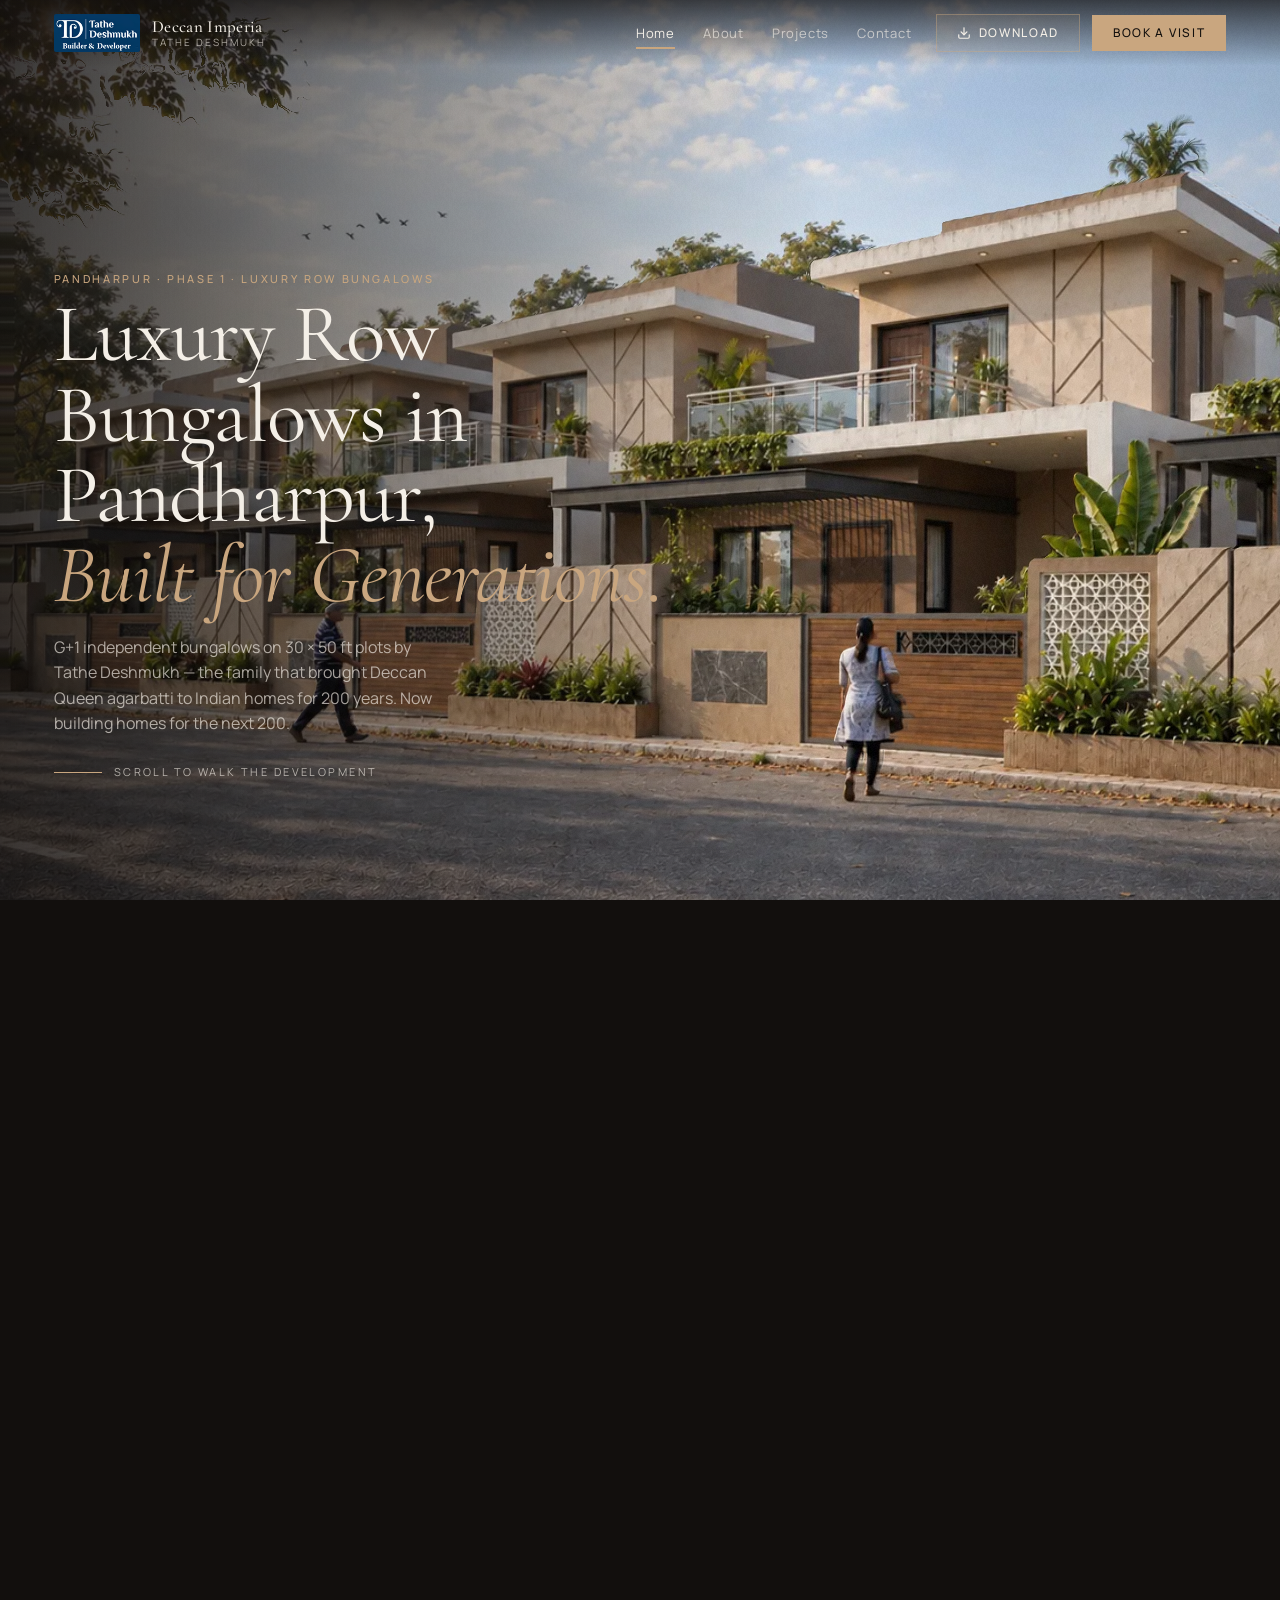
==== commit c3ab914e: "feat: update footer credits for Bagal Architects as architecture partners and Hype Marketer as websi" ====
--- a/index.html
+++ b/index.html
@@ -459,7 +459,8 @@
         <a href="contact.html" style="color:var(--cream);text-decoration:none">Contact &amp; Site Visits</a>
       </dd></div>
       <div><dt>Developed by</dt><dd>Tathe Deshmukh Builder &amp; Developer<br><small style="color:var(--sand)">Sagar Shivaji Tathe Deshmukh<br>Shubham Shivaji Tathe Deshmukh</small></dd></div>
-      <div><dt>Designed by</dt><dd>Bagal Architects</dd></div>
+      <div><dt>Architecture Partner</dt><dd>Bagal Architects</dd></div>
+      <div><dt>Website Designed by</dt><dd><a href="http://hypemarketer.in/" target="_blank" rel="noopener noreferrer" style="color:var(--gold,#c5a059);text-decoration:none;font-weight:600">Hype Marketer</a></dd></div>
     </dl>
     <div class="foot-cta">
       <p class="foot-call"><span>Direct Lines</span>
@@ -473,7 +474,7 @@
     </div>
   </div>
   <div class="foot-base wrap">
-    <p>© Tathe Deshmukh Builder &amp; Developer · Deccan Imperia, Phase 1</p>
+    <p>© Tathe Deshmukh Builder &amp; Developer · Deccan Imperia, Phase 1 · Architecture: Bagal Architects · Designed by <a href="http://hypemarketer.in/" target="_blank" rel="noopener noreferrer" style="color:inherit;text-decoration:underline">Hype Marketer</a></p>
     <p class="small">Renders are the architect’s visualisations. Dimensions and finishes are indicative and subject to change.</p>
   </div>
 </footer>
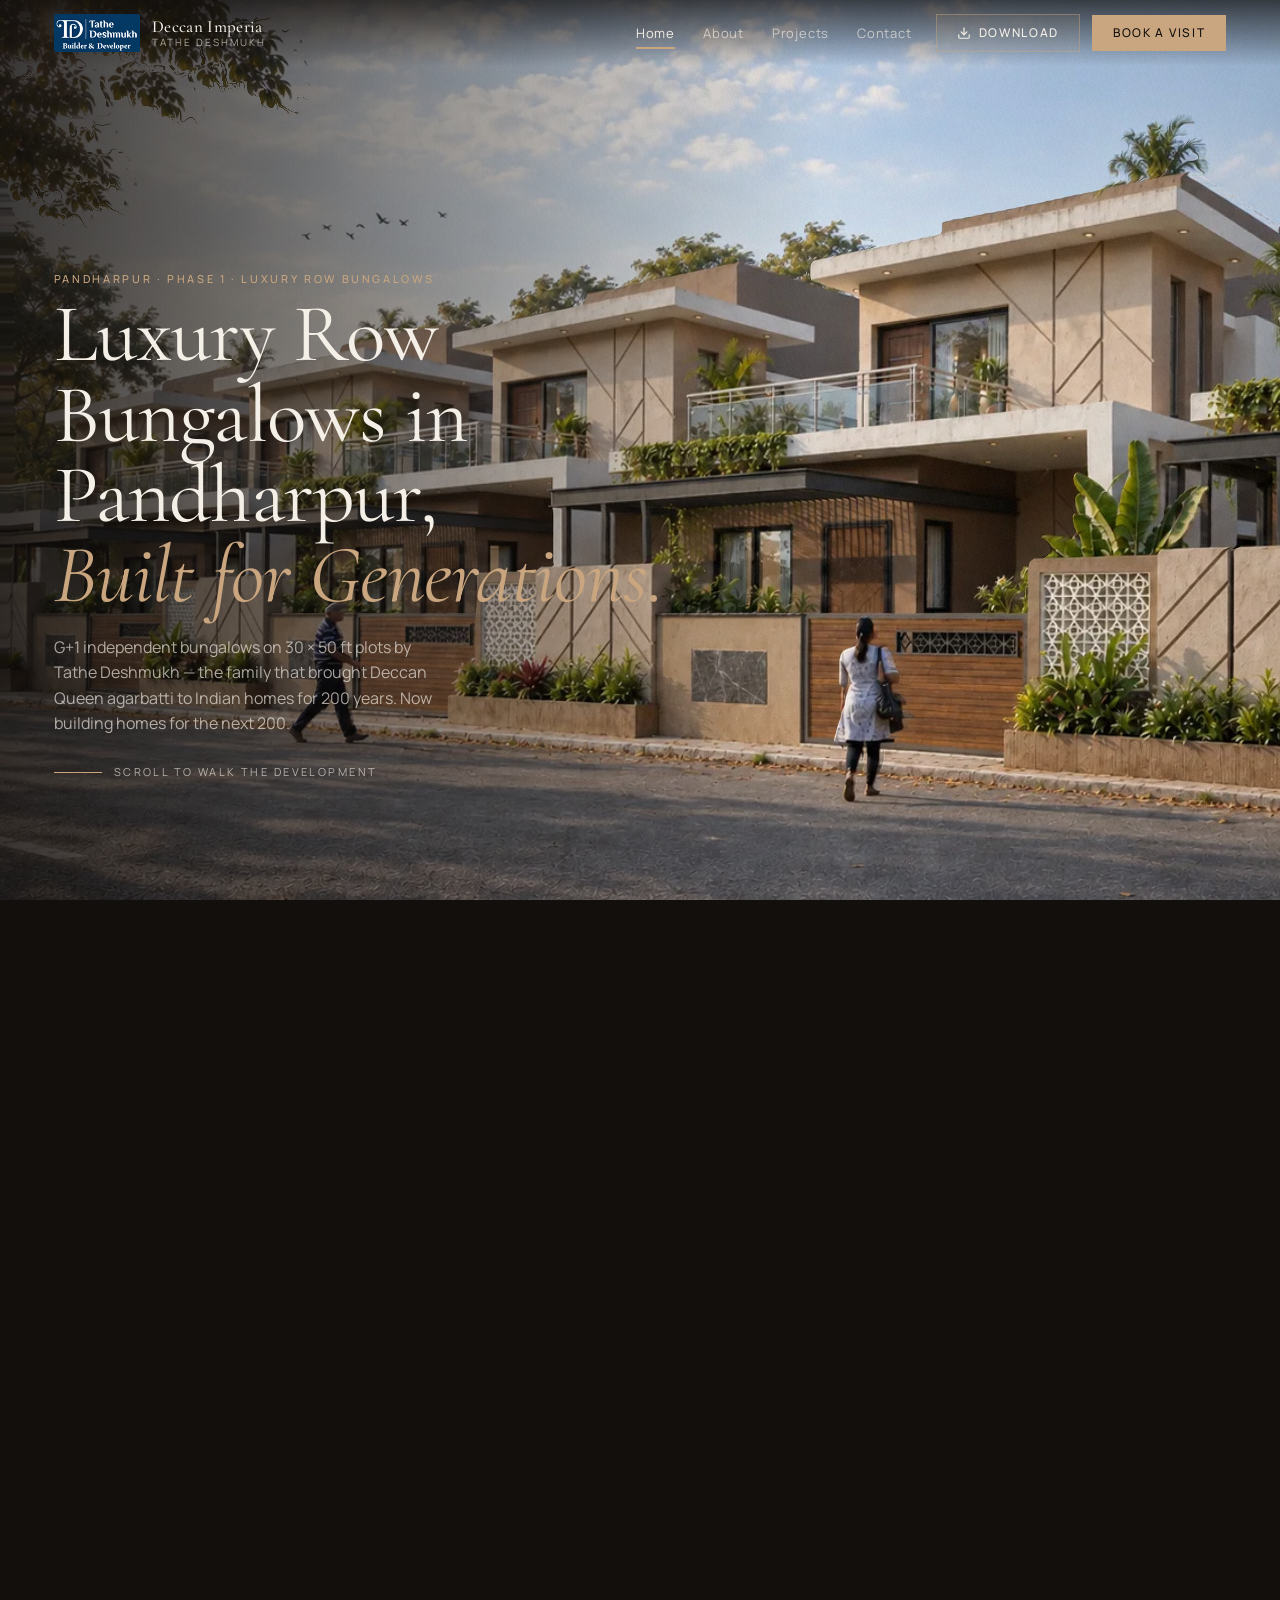
==== commit df8fac13: "fix: replace sketch with photorealistic dusk render in about.html and remove website designer credit" ====
--- a/index.html
+++ b/index.html
@@ -460,7 +460,6 @@
       </dd></div>
       <div><dt>Developed by</dt><dd>Tathe Deshmukh Builder &amp; Developer<br><small style="color:var(--sand)">Sagar Shivaji Tathe Deshmukh<br>Shubham Shivaji Tathe Deshmukh</small></dd></div>
       <div><dt>Architecture Partner</dt><dd>Bagal Architects</dd></div>
-      <div><dt>Website Designed by</dt><dd><a href="http://hypemarketer.in/" target="_blank" rel="noopener noreferrer" style="color:var(--gold,#c5a059);text-decoration:none;font-weight:600">Hype Marketer</a></dd></div>
     </dl>
     <div class="foot-cta">
       <p class="foot-call"><span>Direct Lines</span>
@@ -474,7 +473,7 @@
     </div>
   </div>
   <div class="foot-base wrap">
-    <p>© Tathe Deshmukh Builder &amp; Developer · Deccan Imperia, Phase 1 · Architecture: Bagal Architects · Designed by <a href="http://hypemarketer.in/" target="_blank" rel="noopener noreferrer" style="color:inherit;text-decoration:underline">Hype Marketer</a></p>
+    <p>© Tathe Deshmukh Builder &amp; Developer · Deccan Imperia, Phase 1 · Architecture: Bagal Architects</p>
     <p class="small">Renders are the architect’s visualisations. Dimensions and finishes are indicative and subject to change.</p>
   </div>
 </footer>
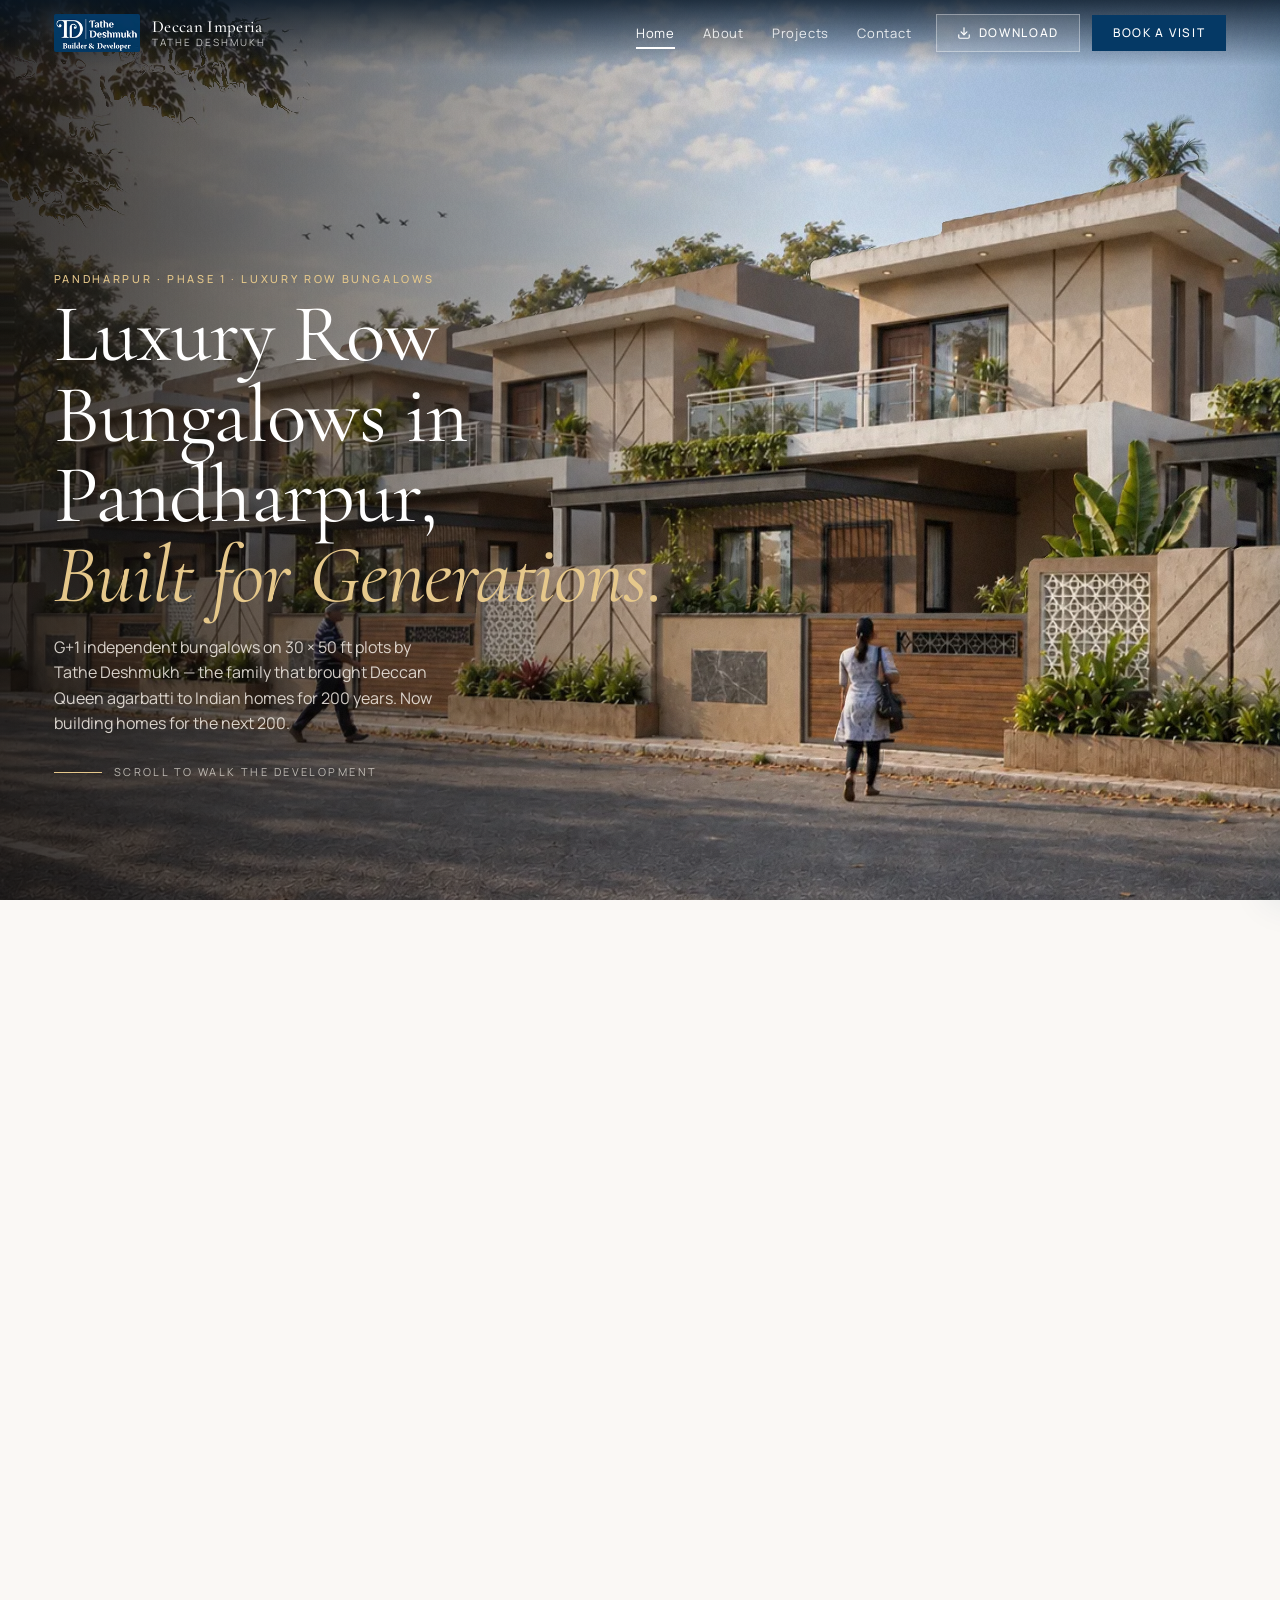
==== commit ef94d950: "docs: add Hype Marketer design attribution link to footer copyright line" ====
--- a/index.html
+++ b/index.html
@@ -473,7 +473,7 @@
     </div>
   </div>
   <div class="foot-base wrap">
-    <p>© Tathe Deshmukh Builder &amp; Developer · Deccan Imperia, Phase 1 · Architecture: Bagal Architects</p>
+    <p>© Tathe Deshmukh Builder &amp; Developer · Deccan Imperia, Phase 1 · Architecture: Bagal Architects · Designed by <a href="http://hypemarketer.in/" target="_blank" rel="noopener" style="color:inherit;text-decoration:underline">Hype Marketer</a></p>
     <p class="small">Renders are the architect’s visualisations. Dimensions and finishes are indicative and subject to change.</p>
   </div>
 </footer>
--- a/css/style.css
+++ b/css/style.css
@@ -1,17 +1,23 @@
 /* ==========================================================================
-   Deccan Imperia — scroll film
-   Palette is read off the architect's renders: warm sand cladding, espresso
-   trims, cream slab bands.
+   Deccan Imperia — Luxury Light Theme with #053965 Navy Brand Accent
+   Offwhite background, black typographic hierarchy, Tathe Deshmukh logo blue.
+   First section (3D walkthrough scenes) remains dark/photorealistic.
    ========================================================================== */
 :root{
-  --ink:      #120f0d;
-  --ink-2:    #1c1815;
-  --cream:    #f4efe7;
-  --cream-2:  #e8e0d4;
-  --sand:     #c9a67f;
-  --sand-2:   #a9855f;
-  --mute:     rgba(244,239,231,.66);
-  --line:     rgba(244,239,231,.18);
+  --navy:       #053965;           /* Official Tathe Deshmukh Logo Color */
+  --navy-dark:  #032543;
+  --navy-light: #094d87;
+  --ink:        #FAF8F5;           /* Offwhite page & section background */
+  --ink-2:      #F1ECE4;           /* Soft offwhite for alternating sections & footer */
+  --ink-card:   #FFFFFF;           /* Crisp white for cards and form surfaces */
+  --cream:      #12161A;           /* Primary text: black / charcoal */
+  --cream-2:    #25303B;           /* Headings & bold text */
+  --sand:       #053965;           /* Primary brand accent: logo color #053965 */
+  --sand-2:     #032543;           /* Darker brand accent */
+  --gold:       #C59B27;           /* Warm heritage gold accent */
+  --mute:       #556370;           /* Muted text: refined slate */
+  --line:       rgba(5,57,101,.12);/* Delicate navy-tinted hairline borders */
+  --line-strong:rgba(5,57,101,.24);
   --serif: "Cormorant Garamond", Georgia, serif;
   --sans:  "Manrope", ui-sans-serif, system-ui, -apple-system, "Segoe UI", sans-serif;
   --pad:   clamp(16px, 4.2vw, 64px);
@@ -25,38 +31,62 @@
      -webkit-font-smoothing:antialiased;overflow-x:hidden}
 img{display:block;max-width:100%}
 a{color:inherit}
-h1,h2,h3{font-family:var(--serif);font-weight:400;letter-spacing:-.01em;margin:0}
+h1,h2,h3{font-family:var(--serif);font-weight:400;letter-spacing:-.01em;margin:0;color:var(--cream)}
 em{font-style:italic;color:var(--sand)}
 .eyebrow{margin:0 0 .9em;font:500 11px/1 var(--sans);letter-spacing:.24em;text-transform:uppercase;color:var(--sand)}
 
 /* ------------------------------------------------------------------ header */
 .bar{position:fixed;inset:0 0 auto;z-index:50;display:flex;align-items:center;gap:24px;
      padding:14px var(--pad);
-     background:linear-gradient(to bottom, rgba(18,15,13,.72), rgba(18,15,13,0));
-     transition:background .4s}
-.bar.solid{background:rgba(18,15,13,.86);backdrop-filter:blur(14px)}
+     background:linear-gradient(to bottom, rgba(5,20,35,.82), rgba(5,20,35,0));
+     transition:background .35s, border-color .35s, box-shadow .35s}
+
+/* Transparent bar (top of index.html over hero photo) */
+.bar:not(.solid) .brand-text b{color:#ffffff}
+.bar:not(.solid) .brand-text small{color:rgba(255,255,255,.72)}
+.bar:not(.solid) .nav a{color:rgba(255,255,255,.85)}
+.bar:not(.solid) .nav a:hover, .bar:not(.solid) .nav a.active{color:#ffffff}
+.bar:not(.solid) .nav a.active::after{background:#ffffff}
+.bar:not(.solid) .btn-download{background:rgba(255,255,255,.12);border-color:rgba(255,255,255,.35);color:#ffffff}
+.bar:not(.solid) .btn-download:hover{background:#ffffff;color:#053965;border-color:#ffffff}
+.bar:not(.solid) .nav-toggle{background:rgba(255,255,255,.1);border-color:rgba(255,255,255,.25);color:#ffffff}
+.bar:not(.solid) .nav-toggle span{background:#ffffff}
+
+/* Solid bar (scrolled past hero & on all subpages) */
+.bar.solid{background:rgba(250,248,245,.96);backdrop-filter:blur(14px);
+           border-bottom:1px solid rgba(5,57,101,.12);box-shadow:0 4px 20px rgba(5,57,101,.04)}
+.bar.solid .brand-text b{color:#053965}
+.bar.solid .brand-text small{color:#556370}
+.bar.solid .nav a{color:#12161A}
+.bar.solid .nav a:hover, .bar.solid .nav a.active{color:#053965}
+.bar.solid .nav a.active::after{background:#053965}
+.bar.solid .btn-download{background:rgba(5,57,101,.06);border-color:rgba(5,57,101,.25);color:#053965}
+.bar.solid .btn-download:hover{background:#053965;color:#ffffff;border-color:#053965}
+.bar.solid .nav-toggle{background:rgba(5,57,101,.05);border-color:rgba(5,57,101,.18);color:#053965}
+.bar.solid .nav-toggle span{background:#053965}
+
 .brand{display:flex;align-items:center;gap:12px;text-decoration:none;margin-right:auto}
 .brand-logo{height:38px;width:auto;display:block;object-fit:contain;border-radius:2px;flex-shrink:0}
 .brand-mark{display:grid;place-items:center;width:38px;height:38px;border:1px solid var(--sand);
             font:500 13px/1 var(--serif);letter-spacing:.08em;color:var(--sand)}
 .brand-text{display:flex;flex-direction:column;line-height:1.15}
 .brand-text b{font:500 17px/1.1 var(--serif);letter-spacing:.02em}
-.brand-text small{font-size:10px;letter-spacing:.2em;text-transform:uppercase;color:var(--mute)}
+.brand-text small{font-size:10px;letter-spacing:.2em;text-transform:uppercase}
 .nav{display:flex;gap:28px;align-items:center}
-.nav a{font-size:13px;letter-spacing:.06em;text-decoration:none;color:var(--mute);transition:color .2s;position:relative}
-.nav a:hover{color:var(--cream)}
-.nav a.active{color:var(--cream)}
-.nav a.active::after{content:"";position:absolute;left:0;right:0;bottom:-6px;height:2px;background:var(--sand)}
+.nav a{font-size:13px;letter-spacing:.06em;text-decoration:none;transition:color .2s;position:relative}
+.nav a.active::after{content:"";position:absolute;left:0;right:0;bottom:-6px;height:2px}
 .bar-actions{display:flex;align-items:center;gap:12px}
+
+/* Buttons */
 .btn{display:inline-flex;align-items:center;justify-content:center;gap:8px;
      padding:11px 20px;font:500 12px/1 var(--sans);letter-spacing:.14em;text-transform:uppercase;
      text-decoration:none;cursor:pointer;border:1px solid transparent;transition:all .25s var(--ease)}
-.btn-solid{background:var(--sand);color:var(--ink);border-color:var(--sand)}
-.btn-solid:hover{background:var(--cream);border-color:var(--cream)}
-.btn-line{border-color:var(--line);color:var(--cream)}
-.btn-line:hover{border-color:var(--sand);color:var(--sand)}
-.btn-download{background:rgba(201,166,127,.09);border-color:rgba(201,166,127,.42);color:var(--cream)}
-.btn-download:hover{background:var(--sand);border-color:var(--sand);color:var(--ink)}
+.btn-solid{background:#053965;color:#ffffff;border-color:#053965}
+.btn-solid:hover{background:#094d87;border-color:#094d87;color:#ffffff}
+.btn-line{border-color:#053965;color:#053965}
+.btn-line:hover{background:#053965;color:#ffffff}
+.btn-download{background:rgba(5,57,101,.06);border-color:rgba(5,57,101,.25);color:#053965}
+.btn-download:hover{background:#053965;border-color:#053965;color:#ffffff}
 .btn-download svg{flex-shrink:0;transition:transform .2s ease}
 .btn-download:hover svg{transform:translateY(1.5px)}
 .nav-toggle{display:none}
@@ -67,28 +97,20 @@
       opacity:0;transition:opacity .4s}
 .rail.show{opacity:1}
 .rail li{display:flex;align-items:center;justify-content:flex-end;gap:10px;
-         font-size:10px;letter-spacing:.2em;text-transform:uppercase;color:rgba(244,239,231,.35);
+         font-size:10px;letter-spacing:.2em;text-transform:uppercase;color:rgba(244,239,231,.5);
          transition:color .3s}
 .rail li::after{content:"";width:18px;height:1px;background:currentColor;transition:width .35s var(--ease)}
 .rail li span{opacity:0;transform:translateX(6px);transition:all .35s var(--ease)}
-.rail li.on{color:var(--cream)}
-.rail li.on::after{width:36px;background:var(--sand)}
+.rail li.on{color:#ffffff}
+.rail li.on::after{width:36px;background:#ffffff}
 .rail li.on span{opacity:1;transform:none}
 .progress{position:fixed;left:0;right:0;top:0;height:2px;z-index:60;pointer-events:none}
 .progress i{display:block;height:100%;background:var(--sand);transform-origin:0 50%;transform:scaleX(0)}
 
-/* ------------------------------------------------------------ scenes */
-/* The SECTION owns the scroll length (set from data-len) and the STAGE sticks inside it.
-   This replaces GSAP pinning: with five stacked scenes, pin-spacers left seams between
-   sections and scenes could enter with an unpainted canvas. Sticky keeps every stage in
-   normal flow, so there is nothing to mis-measure. */
+/* ------------------------------------------------------------ FIRST SECTION: SCENES (UNTOUCHED DARK/PHOTOREALISTIC) */
 .scene{position:relative}
-/* Overlap consecutive cinematic chapters by one viewport. Without this overlap,
-   the next sticky stage enters visibly from the bottom while the old stage exits.
-   With it, both chapter stages meet at the same fixed viewport position and the
-   handoff reads as the same stationary blink used inside each chapter. */
 .scene + .scene{margin-top:-100vh;margin-top:-100svh}
-.stage{position:sticky;top:0;height:100vh;height:100svh;overflow:hidden;background:var(--ink)}
+.stage{position:sticky;top:0;height:100vh;height:100svh;overflow:hidden;background:#0d0b09}
 .scene>.stage{opacity:0;visibility:hidden;transition:opacity 80ms linear}
 #intro>.stage,.scene.is-entered>.stage{opacity:1;visibility:visible}
 .scene-dark .stage{background:#000}
@@ -96,11 +118,8 @@
 .shot{position:absolute;left:0;top:0;transform-origin:0 0;will-change:transform,opacity;
       user-select:none;-webkit-user-drag:none;max-width:none}
 .cam .shot + .shot{opacity:0}
-/* depth renderer: the canvas draws the shots; the <img>s stay in the DOM as texture sources */
 .depth-canvas{position:absolute;inset:0;width:100%;height:100%;display:block}
 .gl-on .shot{visibility:hidden}
-/* the architect's pencil sketch sits exactly over the dusk render (pixel-registered)
-   and is masked away left-to-right as the visitor scrolls */
 .cam .shot.shot-sketch{opacity:1;--rev:-30%;
   -webkit-mask-image:linear-gradient(90deg,transparent calc(var(--rev) - 0%),#000 calc(var(--rev) + 22%));
           mask-image:linear-gradient(90deg,transparent calc(var(--rev) - 0%),#000 calc(var(--rev) + 22%))}
@@ -109,103 +128,206 @@
 .shade-left{background:linear-gradient(90deg, rgba(12,10,9,.78) 0%, rgba(12,10,9,.35) 38%, rgba(12,10,9,0) 64%)}
 .shade-bottom{background:linear-gradient(0deg, rgba(12,10,9,.8) 0%, rgba(12,10,9,.2) 34%, rgba(12,10,9,0) 55%)}
 
+/* In the first section, hero and captions stay white text with warm accents over dark 3D photo canvases */
 .intro-copy{position:absolute;left:var(--pad);bottom:clamp(64px,12vh,140px);max-width:min(620px,86vw)}
-.intro-copy h1{font-size:clamp(40px,6.4vw,92px);line-height:.98}
-.intro-copy .lede{margin:1.2em 0 0;max-width:40ch;font-size:clamp(15px,1.25vw,18px);color:var(--mute)}
-.hint{display:flex;align-items:center;gap:12px;margin-top:2.4em;font-size:11px;letter-spacing:.22em;
-      text-transform:uppercase;color:var(--mute)}
-.hint-line{width:48px;height:1px;background:var(--sand);transform-origin:left;animation:hint 2.4s var(--ease) infinite}
+.scene .intro-copy h1{font-size:clamp(40px,6.4vw,92px);line-height:.98;color:#ffffff}
+.scene .intro-copy em{color:#e6c88b}
+.scene .intro-copy .eyebrow{color:#e6c88b}
+.scene .intro-copy .lede{margin:1.2em 0 0;max-width:40ch;font-size:clamp(15px,1.25vw,18px);color:rgba(244,239,231,.85)}
+.scene .intro-copy .hint{display:flex;align-items:center;gap:12px;margin-top:2.4em;font-size:11px;letter-spacing:.22em;
+      text-transform:uppercase;color:rgba(244,239,231,.7)}
+.scene .intro-copy .hint-line{width:48px;height:1px;background:#e6c88b;transform-origin:left;animation:hint 2.4s var(--ease) infinite}
 @keyframes hint{0%{transform:scaleX(0)}50%{transform:scaleX(1)}100%{transform:scaleX(0);transform-origin:right}}
 
 .caption{position:absolute;left:var(--pad);bottom:clamp(56px,11vh,120px);max-width:min(560px,84vw);
          opacity:0;pointer-events:none}
-.caption h2{font-size:clamp(30px,4.3vw,60px);line-height:1.04}
+.scene .caption h2{font-size:clamp(30px,4.3vw,60px);line-height:1.04;color:#ffffff}
+.scene .caption em{color:#e6c88b}
+.scene .caption .eyebrow{color:#e6c88b}
 
 .unit-count{position:absolute;right:calc(var(--pad) + 110px);bottom:clamp(56px,11vh,120px);
             font-family:var(--serif);display:flex;align-items:baseline;gap:8px;opacity:0}
-.uc-n{font-size:clamp(52px,7vw,104px);line-height:1;color:var(--cream)}
-.uc-of{font-size:18px;color:var(--mute)}
+.scene .unit-count .uc-n{font-size:clamp(52px,7vw,104px);line-height:1;color:#ffffff}
+.scene .unit-count .uc-of{font-size:18px;color:rgba(244,239,231,.7)}
 
 .veil{position:absolute;inset:0;background:#000;opacity:0;pointer-events:none}
 
-/* room card — interior chapters */
+/* room card — interior chapters (untouched dark glassmorphism) */
 .room-card{position:absolute;left:var(--pad);bottom:clamp(40px,9vh,100px);width:min(360px,84vw);
-           padding:22px 24px 24px;border:1px solid var(--line);
-           background:rgba(10,9,8,.62);backdrop-filter:blur(16px) saturate(1.2);opacity:0}
-.rc-floor{margin:0;font-size:10px;letter-spacing:.24em;text-transform:uppercase;color:var(--sand)}
-.rc-num{margin:.8em 0 0;font:400 13px/1 var(--sans);color:var(--mute);letter-spacing:.1em}
-.rc-name{font-size:clamp(28px,3vw,40px);line-height:1.05;margin-top:.15em}
-.rc-line{margin:.7em 0 0;font-size:14px;color:var(--mute);line-height:1.55}
+           padding:22px 24px 24px;border:1px solid rgba(255,255,255,.18);
+           background:rgba(10,9,8,.78);backdrop-filter:blur(16px) saturate(1.2);opacity:0;
+           box-shadow:0 8px 32px rgba(0,0,0,.6)}
+.scene .room-card .rc-floor{margin:0;font-size:10px;letter-spacing:.24em;text-transform:uppercase;color:#e6c88b}
+.scene .room-card .rc-num{margin:.8em 0 0;font:400 13px/1 var(--sans);color:rgba(244,239,231,.75);letter-spacing:.1em}
+.scene .room-card .rc-name{font-size:clamp(28px,3vw,40px);line-height:1.05;margin-top:.15em;color:#ffffff}
+.scene .room-card .rc-line{margin:.7em 0 0;font-size:14px;color:rgba(244,239,231,.75);line-height:1.55}
 .floor-tag{position:absolute;right:var(--pad);top:88px;font-size:10px;letter-spacing:.24em;
-           text-transform:uppercase;color:rgba(244,239,231,.5);padding-right:110px}
-
-/* ------------------------------------------------------------ blocks */
-.block{position:relative;padding:clamp(88px,14vh,160px) 0;background:var(--ink)}
+           text-transform:uppercase;color:rgba(244,239,231,.75);padding-right:110px}
+
+/* ------------------------------------------------------------ BLOCKS (OFFWHITE LIGHT THEME WITH #053965 ACCENT) */
+.block{position:relative;padding:clamp(88px,14vh,160px) 0;background:var(--ink);color:var(--cream);overflow:clip}
 .wrap{width:min(1200px,100%);margin:0 auto;padding:0 var(--pad)}
 .wrap.narrow{width:min(820px,100%)}
-.block-h{font-size:clamp(34px,4.6vw,64px);line-height:1.02;max-width:18ch}
-
-.facts{display:grid;grid-template-columns:repeat(4,1fr);gap:0;margin:56px 0 64px;
+.block-h{font-size:clamp(34px,4.6vw,64px);line-height:1.02;max-width:18ch;color:#12161A}
+.block-lede{margin:1.1em 0 0;max-width:52ch;color:var(--mute);font-size:clamp(15px,1.2vw,17px)}
+
+.block + .block::before{
+  content:"";position:absolute;inset:0 var(--pad) auto;height:1px;
+  background:
+    repeating-linear-gradient(90deg,
+      var(--line) 0 6px, transparent 6px 12px);
+  opacity:.85}
+
+/* Key Facts */
+.facts{display:grid;grid-template-columns:repeat(auto-fit,minmax(190px,1fr));gap:0;margin:56px 0 64px;
        border-top:1px solid var(--line);border-bottom:1px solid var(--line)}
-.facts>div{padding:28px 24px 26px 0}
-.facts>div + div{padding-left:24px;border-left:1px solid var(--line)}
+.facts>div{padding:26px 22px 24px 0;min-width:0}
+.facts>div + div{padding-left:22px;border-left:1px solid var(--line)}
 .facts dt{font-size:10px;letter-spacing:.24em;text-transform:uppercase;color:var(--sand)}
-.facts dd{margin:.4em 0 0;font:400 clamp(34px,3.6vw,52px)/1 var(--serif)}
+.facts dd{margin:.4em 0 0;font:400 clamp(34px,3.6vw,52px)/1 var(--serif);color:#12161A}
 .facts dd span{font:400 13px/1 var(--sans);color:var(--mute);margin-left:6px}
 .facts p{margin:.6em 0 0;font-size:13px;color:var(--mute)}
 
-.plan-tabs{display:flex;gap:4px;margin-bottom:20px}
-.plan-tabs button{padding:12px 18px;background:transparent;border:1px solid var(--line);
-                  color:var(--mute);font:500 12px/1 var(--sans);letter-spacing:.14em;text-transform:uppercase;cursor:pointer}
-.plan-tabs button[aria-selected="true"]{border-color:var(--sand);color:var(--ink);background:var(--sand)}
+/* Plan Tabs */
+.plan-tabs{display:flex;gap:6px;margin-bottom:20px}
+.plan-tabs button{padding:12px 20px;background:#FFFFFF;border:1px solid var(--line);border-radius:2px;
+                  color:var(--mute);font:500 12px/1 var(--sans);letter-spacing:.14em;text-transform:uppercase;cursor:pointer;
+                  transition:all .2s ease}
+.plan-tabs button:hover{color:var(--sand);border-color:var(--sand)}
+.plan-tabs button[aria-selected="true"]{border-color:var(--sand);color:#ffffff;background:var(--sand)}
 .plan-view{position:relative}
 .plan{margin:0;display:none;grid-template-columns:minmax(0,1fr) 240px;gap:40px;align-items:center}
 .plan.is-on{display:grid}
-.plan img{width:100%;background:#000}
-.plan-key{margin:0;padding:0 0 0 22px;font-size:14px;color:var(--mute);line-height:2.1}
+.plan img{width:100%;background:#ffffff;border:1px solid var(--line);border-radius:2px;box-shadow:0 6px 24px rgba(5,57,101,.06)}
+.plan-key{margin:0;padding:0 0 0 22px;font-size:14px;color:#333333;line-height:2.1}
 .plan-key li::marker{color:var(--sand);font-family:var(--serif)}
 
+/* Specifications */
+.specs{display:grid;grid-template-columns:repeat(auto-fit,minmax(280px,1fr));
+       gap:16px;margin-top:clamp(44px,6vw,72px);background:transparent}
+.spec{background:#FFFFFF;border:1px solid var(--line);border-radius:2px;
+      padding:clamp(26px,2.6vw,38px) clamp(22px,2.2vw,32px);
+      box-shadow:0 4px 20px rgba(5,57,101,.04);transition:all .3s var(--ease)}
+.spec:hover{box-shadow:0 8px 30px rgba(5,57,101,.08);border-color:rgba(5,57,101,.3);transform:translateY(-2px)}
+.spec h3{display:flex;align-items:baseline;gap:12px;font-size:clamp(20px,1.9vw,26px);
+         padding-bottom:.7em;border-bottom:1px solid var(--line);color:#12161A}
+.spec-n{font:500 10px/1 var(--sans);letter-spacing:.2em;color:var(--sand)}
+.spec ul{margin:1.1em 0 0;padding:0;list-style:none}
+.spec li{position:relative;padding-left:18px;margin-bottom:.7em;font-size:14px;
+         line-height:1.6;color:#333333}
+.spec li::before{content:"";position:absolute;left:0;top:.62em;width:6px;height:1px;background:var(--sand)}
+
+/* Amenities */
+.amen{list-style:none;margin:clamp(44px,6vw,72px) 0 0;padding:0;
+      display:grid;grid-template-columns:repeat(auto-fit,minmax(240px,1fr));
+      gap:16px;background:transparent}
+.amen li{background:#FFFFFF;border:1px solid var(--line);border-radius:2px;
+         padding:clamp(26px,2.4vw,34px) clamp(20px,2vw,28px);
+         display:flex;flex-direction:column;gap:6px;box-shadow:0 4px 20px rgba(5,57,101,.04);
+         transition:all .3s var(--ease)}
+.amen li:hover{box-shadow:0 8px 30px rgba(5,57,101,.08);border-color:rgba(5,57,101,.3);transform:translateY(-2px)}
+.amen-i{font-size:20px;line-height:1;color:var(--sand);margin-bottom:10px}
+.amen b{font:400 clamp(18px,1.6vw,22px)/1.2 var(--serif);color:#12161A}
+.amen i{font-style:normal;font-size:13px;color:var(--mute);line-height:1.55}
+
+/* Quote */
 .block-quote{background:var(--ink-2)}
-blockquote{margin:0;font:italic 400 clamp(26px,3.2vw,42px)/1.3 var(--serif);color:var(--cream)}
-.sig{margin:1.6em 0 0;color:var(--sand);font-size:18px;letter-spacing:.1em}
-
-.split{display:grid;grid-template-columns:1.1fr 1fr;gap:clamp(40px,7vw,120px);align-items:start}
-address{font-style:normal;margin:28px 0;color:var(--mute);line-height:1.9}
+blockquote{margin:0;font:italic 400 clamp(26px,3.2vw,42px)/1.3 var(--serif);color:#12161A}
+.sig{margin:1.6em 0 0;color:var(--sand);font-size:18px;letter-spacing:.1em;font-weight:600}
+
+/* Location & Connectivity */
+.split{display:grid;grid-template-columns:minmax(0,1fr) minmax(0,1.05fr);
+       gap:clamp(36px,5vw,84px);align-items:start}
+address{font-style:normal;margin:28px 0;color:#444444;line-height:1.9}
 .times{list-style:none;margin:0;padding:0;border-top:1px solid var(--line)}
-.times li{display:flex;justify-content:space-between;padding:18px 0;border-bottom:1px solid var(--line)}
-.times b{font:400 22px/1 var(--serif);color:var(--sand)}
-
-.block-cta{overflow:hidden;text-align:left}
-.cta-bg{position:absolute;inset:0;background:url(../assets/tour/001-row-wide.webp) center/cover;opacity:.22}
-.block-cta .wrap{position:relative}
-.enquire{display:grid;grid-template-columns:1fr 1fr;gap:16px;margin-top:40px}
-.enquire label{display:flex;flex-direction:column;gap:8px;font-size:11px;letter-spacing:.2em;text-transform:uppercase;color:var(--mute)}
+.times li{display:flex;align-items:baseline;justify-content:space-between;gap:20px;
+          padding:15px 0;border-bottom:1px solid var(--line)}
+.times li span{font-size:14px;color:#333333;min-width:0}
+.times b{flex:none;font:400 26px/1 var(--serif);color:var(--sand);
+         display:inline-flex;align-items:baseline;gap:5px}
+.times b i{font:400 10px/1 var(--sans);font-style:normal;letter-spacing:.18em;
+           text-transform:uppercase;color:var(--mute)}
+.times-note{margin:16px 0 0;font-size:12px;color:var(--mute);opacity:.85}
+
+/* Contact / Enquiry Section on Homepage */
+.block-cta{background:var(--ink);overflow:hidden;text-align:left}
+.block-cta .cta-bg{opacity:.04}
+.block-cta::after{display:none}
+.block-cta .wrap{position:relative;z-index:1}
+.enquire{display:grid;grid-template-columns:1fr 1fr;gap:18px;margin-top:40px;max-width:640px}
+.enquire label{display:flex;flex-direction:column;gap:9px;
+               font:500 10px/1 var(--sans);letter-spacing:.2em;text-transform:uppercase;color:var(--sand)}
 .enquire .full{grid-column:1/-1}
-.enquire input,.enquire select{padding:14px 16px;background:rgba(12,10,9,.6);border:1px solid var(--line);
-      color:var(--cream);font:400 16px/1.2 var(--sans)}
-.enquire input:focus,.enquire select:focus{outline:none;border-color:var(--sand)}
+.enquire input,.enquire select{
+  padding:15px 16px;background:#FFFFFF;
+  border:1px solid rgba(5,57,101,.22);border-radius:2px;
+  color:#12161A;font:400 16px/1.2 var(--sans);
+  transition:border-color .25s var(--ease), box-shadow .25s var(--ease)}
+.enquire input::placeholder{color:#8896a4}
+.enquire input:hover,.enquire select:hover{border-color:rgba(5,57,101,.4)}
+.enquire input:focus,.enquire select:focus{outline:none;border-color:var(--sand);
+  box-shadow:0 0 0 3px rgba(5,57,101,.1);background:#FFFFFF}
+.enquire select{appearance:none;cursor:pointer;
+  background-image:linear-gradient(45deg,transparent 50%,var(--sand) 50%),
+                   linear-gradient(135deg,var(--sand) 50%,transparent 50%);
+  background-position:calc(100% - 20px) 55%, calc(100% - 14px) 55%;
+  background-size:6px 6px, 6px 6px;background-repeat:no-repeat}
+.enquire button{margin-top:6px;padding:16px 24px}
 .form-note{margin:0;font-size:13px;color:var(--sand);min-height:1.2em}
-.phones{display:flex;gap:28px;margin-top:36px}
-.phones a{font:400 22px/1 var(--serif);text-decoration:none;color:var(--cream)}
-.phones a:hover{color:var(--sand)}
-
-.foot{padding:40px var(--pad);border-top:1px solid var(--line);display:flex;justify-content:space-between;
-      gap:16px;font-size:12px;color:var(--mute)}
+.phones{display:flex;flex-wrap:wrap;gap:12px 32px;margin-top:38px;align-items:baseline}
+.phones a{font:400 clamp(20px,2vw,26px)/1 var(--serif);text-decoration:none;color:var(--sand);
+          border-bottom:1px solid transparent;transition:border-color .25s,color .25s}
+.phones a:hover{color:var(--navy-light);border-bottom-color:var(--navy-light)}
+
+/* Footer */
+.foot{padding:clamp(56px,7vw,88px) 0 0;border-top:1px solid var(--line);
+      font-size:13px;color:var(--mute);background:var(--ink-2)}
 .foot p{margin:0}
-
-/* ------------------------------------------------------------ mobile */
+.foot-grid{display:grid;grid-template-columns:auto 1fr auto;gap:clamp(32px,5vw,72px);
+           align-items:start;padding-bottom:clamp(40px,5vw,64px)}
+.foot-brand{display:flex;gap:14px;align-items:flex-start}
+.foot-brand b{font:500 18px/1.2 var(--serif);color:var(--sand)}
+.foot-brand span{font-size:11px;letter-spacing:.16em;text-transform:uppercase;color:var(--mute)}
+.foot-meta{display:grid;grid-template-columns:repeat(auto-fit,minmax(170px,1fr));
+           gap:26px 32px;margin:0}
+.foot-meta dt{font:500 10px/1 var(--sans);letter-spacing:.2em;text-transform:uppercase;
+              color:var(--sand);margin-bottom:8px}
+.foot-meta dd{margin:0;color:#12161A;font-size:14px;line-height:1.6}
+.foot-meta dd a{color:#12161A;transition:color .2s}
+.foot-meta dd a:hover{color:var(--sand)}
+.foot-cta{display:flex;flex-direction:column;gap:16px;align-items:flex-start}
+.foot-cta .btn{white-space:nowrap}
+.foot-call{display:flex;flex-direction:column;gap:4px}
+.foot-call span{font:500 10px/1 var(--sans);letter-spacing:.2em;text-transform:uppercase;
+                color:var(--sand);margin-bottom:4px}
+.foot-call a{font:400 19px/1.35 var(--serif);color:var(--sand);text-decoration:none;
+             white-space:nowrap;border-bottom:1px solid transparent;transition:border-color .25s}
+.foot-call a:hover{border-bottom-color:var(--navy-light)}
+.foot-base{display:flex;justify-content:space-between;align-items:baseline;gap:24px;
+           flex-wrap:wrap;padding-block:22px;margin-top:0;
+           border-top:1px solid var(--line);font-size:12px;color:var(--mute)}
+.foot-base .small{opacity:.85;max-width:60ch}
+
+/* ---------------------------------------------------------------- mobile */
+@media (max-width: 900px){
+  .nav{display:none}
+  .split{grid-template-columns:1fr}
+  .foot-grid{grid-template-columns:1fr;gap:34px}
+  .foot-cta{flex-direction:row;flex-wrap:wrap}
+  .enquire{grid-template-columns:1fr;max-width:none}
+  .times b{font-size:22px}
+  .foot-base{flex-direction:column;gap:8px}
+}
+
 @media (max-width: 860px){
   :root{--pad:clamp(16px,5vw,24px)}
   body{font-size:15px}
-  .bar{height:60px;padding:10px max(var(--pad),env(safe-area-inset-left));gap:12px;
-       background:linear-gradient(to bottom,rgba(18,15,13,.88),rgba(18,15,13,.24),transparent)}
-  .bar.solid{background:rgba(18,15,13,.92)}
+  .bar{height:60px;padding:10px max(var(--pad),env(safe-area-inset-left));gap:12px}
   .brand{gap:9px;min-width:0}
   .brand-logo{height:30px}
   .brand-mark{width:34px;height:34px;font-size:11px;flex:0 0 auto}
   .brand-text b{font-size:15px;white-space:nowrap}
   .brand-text small{font-size:8px;letter-spacing:.14em}
-  .nav{display:none}
   .bar .btn{padding:9px 11px;font-size:9px;letter-spacing:.11em;white-space:nowrap}
   .rail{display:none}
   .progress{top:0;height:2px}
@@ -218,7 +340,7 @@
   .caption h2{font-size:clamp(31px,9.6vw,43px);line-height:.98;max-width:9.5em}
   .eyebrow{font-size:9px;letter-spacing:.19em}
   .room-card{left:var(--pad);right:var(--pad);bottom:max(24px,calc(env(safe-area-inset-bottom) + 18px));
-             width:auto;padding:17px 18px 19px;background:rgba(10,9,8,.72);backdrop-filter:blur(12px) saturate(1.15)}
+             width:auto;padding:17px 18px 19px;background:rgba(10,9,8,.78);backdrop-filter:blur(12px) saturate(1.15)}
   .rc-name{font-size:30px}
   .rc-line{font-size:13px;line-height:1.45}
   .unit-count{right:var(--pad);bottom:auto;top:96px}
@@ -234,16 +356,202 @@
   .facts>div{padding:20px 12px 20px 0}
   .facts>div + div{padding-left:12px}
   .phones{flex-direction:column;gap:14px}
-  .foot{flex-direction:column}
-}
-
-@media (max-width: 370px){
+}
+
+@media (max-width: 900px){
+  .spec li, .amen i, .times span, .foot-meta dd, .times-note, .foot-base{font-size:13.5px}
+  .foot-base .small{font-size:12.5px}
+  .btn{min-height:44px;padding-inline:22px}
+  .bar .btn{min-height:40px}
+  .plan-tabs button{min-height:44px}
+  .enquire input, .enquire select{min-height:48px;font-size:16px}
+  .phones a, .foot-call a{min-height:44px;display:inline-flex;align-items:center}
+}
+
+/* mobile header & toggle */
+@media (max-width: 900px){
+  .bar-actions{gap:8px}
+  .bar .btn{padding:8px 12px;font-size:10px;letter-spacing:.08em;min-height:36px}
+  .bar .btn-download{padding:8px 10px}
+  .nav-toggle{display:flex;flex-direction:column;justify-content:center;align-items:center;gap:4px;
+              width:36px;height:36px;border-radius:2px;cursor:pointer;padding:0;flex-shrink:0}
+  .nav-toggle span{display:block;width:17px;height:1.5px;transition:all .25s ease}
+  .nav-toggle.open span:nth-child(1){transform:translateY(5.5px) rotate(45deg)}
+  .nav-toggle.open span:nth-child(2){opacity:0}
+  .nav-toggle.open span:nth-child(3){transform:translateY(-5.5px) rotate(-45deg)}
+}
+
+@media (max-width: 520px){
+  .bar .btn-download span{display:none}
+  .bar .btn-download{padding:8px 10px}
+  .bar .btn-solid{padding:8px 10px;font-size:9.5px}
+}
+
+@media (max-width: 360px){
   .brand-text small{display:none}
-  .brand-text b{font-size:14px}
-  .bar .btn{padding-inline:9px}
-}
-
-/* ------------------------------------------------------------ reduced motion */
+  .brand-text b{font-size:13px}
+  .bar .btn-solid{padding:7px 8px;font-size:9px}
+}
+
+/* ---------------------------------------------------------------- mobile drawer */
+.mobile-drawer-backdrop{position:fixed;inset:0;background:rgba(5,20,35,.6);backdrop-filter:blur(8px);
+                        z-index:998;opacity:0;visibility:hidden;transition:all .3s ease}
+.mobile-drawer-backdrop.open{opacity:1;visibility:visible}
+.mobile-drawer{position:fixed;top:0;right:0;bottom:0;width:min(340px,88vw);background:var(--ink);
+               border-left:1px solid var(--line);z-index:999;transform:translateX(100%);
+               transition:transform .35s var(--ease);display:flex;flex-direction:column;
+               padding:24px 22px;overflow-y:auto;box-shadow:-12px 0 36px rgba(5,57,101,.12)}
+.mobile-drawer.open{transform:translateX(0)}
+.mobile-drawer-header{display:flex;align-items:center;justify-content:space-between;padding-bottom:18px;
+                      border-bottom:1px solid var(--line);margin-bottom:22px}
+.mobile-drawer-header .brand-text b{font-size:16px;color:var(--sand)}
+.mobile-drawer-close{width:36px;height:36px;background:rgba(5,57,101,.06);border:1px solid var(--line);
+                     color:#12161A;cursor:pointer;display:grid;place-items:center;font-size:22px;
+                     border-radius:2px;line-height:1;transition:all .2s ease}
+.mobile-drawer-close:hover{color:var(--sand);border-color:var(--sand)}
+.mobile-drawer-nav{display:flex;flex-direction:column;gap:6px;margin-bottom:24px}
+.mobile-drawer-nav a{padding:14px 16px;font-size:14px;letter-spacing:.12em;text-transform:uppercase;
+                     text-decoration:none;color:#12161A;border-radius:2px;
+                     display:flex;align-items:center;justify-content:space-between;transition:all .2s;
+                     background:rgba(5,57,101,.04);border:1px solid transparent}
+.mobile-drawer-nav a:hover, .mobile-drawer-nav a.active{color:var(--sand);background:rgba(5,57,101,.08);border-color:var(--line)}
+.mobile-drawer-nav a.active{border-left:3px solid var(--sand);font-weight:600}
+.mobile-drawer-actions{display:flex;flex-direction:column;gap:12px;margin-top:auto;padding-top:20px;
+                       border-top:1px solid var(--line)}
+.mobile-drawer-actions .btn{width:100%;min-height:44px}
+.mobile-drawer-contact{margin-top:20px;font-size:12px;color:var(--mute);line-height:1.6}
+.mobile-drawer-contact b{color:#12161A;display:block;margin-bottom:4px;font-size:13px}
+.mobile-drawer-contact a{color:var(--sand);text-decoration:none;display:inline-block;margin-right:12px}
+
+/* ---------------------------------------------------------------- toast notification */
+.download-toast{position:fixed;bottom:24px;right:24px;z-index:990;display:flex;align-items:center;gap:14px;
+                padding:16px 20px;background:#FFFFFF;border:1px solid var(--sand);
+                box-shadow:0 16px 48px rgba(5,57,101,.18);border-radius:2px;transform:translateY(120%);
+                opacity:0;transition:all .35s var(--ease);max-width:min(440px,calc(100vw - 32px))}
+.download-toast.show{transform:translateY(0);opacity:1}
+.toast-icon{width:36px;height:36px;border-radius:2px;background:rgba(5,57,101,.1);color:var(--sand);
+            display:grid;place-items:center;flex-shrink:0}
+.toast-content{display:flex;flex-direction:column;gap:3px;flex:1;min-width:0}
+.toast-content b{font:500 13px/1.2 var(--sans);color:#12161A;white-space:nowrap;overflow:hidden;text-overflow:ellipsis}
+.toast-content span{font-size:11px;color:var(--mute);line-height:1.3}
+.toast-action{padding:6px 10px;font:500 10px/1 var(--sans);letter-spacing:.1em;text-transform:uppercase;
+              background:var(--sand);border:1px solid var(--sand);color:#ffffff;
+              text-decoration:none;border-radius:2px;white-space:nowrap;transition:all .2s}
+.toast-action:hover{background:var(--navy-light)}
+.toast-close{background:transparent;border:0;color:var(--mute);cursor:pointer;font-size:18px;line-height:1;
+             padding:4px;display:grid;place-items:center}
+.toast-close:hover{color:#12161A}
+
+/* ---------------------------------------------------------------- SUBPAGE STYLES */
+.page-hero{position:relative;padding:clamp(120px,18vh,170px) 0 clamp(48px,8vh,72px);background:var(--ink);
+           border-bottom:1px solid var(--line);overflow:hidden}
+.page-hero::before{content:"";position:absolute;inset:0;
+                   background:radial-gradient(ellipse at 80% 20%, rgba(5,57,101,.06) 0%, transparent 60%);
+                   pointer-events:none}
+.page-hero-grid{display:grid;grid-template-columns:1.2fr .8fr;gap:clamp(40px,6vw,90px);align-items:end}
+.page-h{font-size:clamp(38px,5.6vw,72px);line-height:1.02;margin:.2em 0 .4em;color:#12161A}
+.page-lede{font-size:clamp(16px,1.35vw,19px);line-height:1.6;color:var(--mute);max-width:48ch;margin:0}
+.page-pills{display:flex;flex-wrap:wrap;gap:10px;margin-top:28px}
+.pill{padding:8px 14px;border:1px solid rgba(5,57,101,.2);font:500 11px/1 var(--sans);
+      letter-spacing:.14em;text-transform:uppercase;color:var(--sand);background:rgba(5,57,101,.06)}
+
+.page-hero-card{background:#FFFFFF;border:1px solid var(--line);padding:clamp(24px,3vw,36px);
+                position:relative;box-shadow:0 8px 30px rgba(5,57,101,.06)}
+.page-hero-card::after{content:"";position:absolute;top:0;left:0;width:40px;height:2px;background:var(--sand)}
+.page-hero-card h3{font-size:22px;margin:0 0 10px;color:#12161A}
+.page-hero-card p{font-size:14px;color:var(--mute);line-height:1.6;margin:0 0 18px}
+
+/* Grid & Card Utilities */
+.grid-2{display:grid;grid-template-columns:repeat(2,1fr);gap:clamp(24px,4vw,48px)}
+.grid-3{display:grid;grid-template-columns:repeat(3,1fr);gap:clamp(20px,3vw,36px)}
+.grid-4{display:grid;grid-template-columns:repeat(4,1fr);gap:clamp(16px,2vw,24px)}
+
+.card-luxury{background:#FFFFFF;border:1px solid var(--line);padding:clamp(24px,3vw,36px);
+             position:relative;box-shadow:0 4px 20px rgba(5,57,101,.04);transition:all .3s var(--ease)}
+.card-luxury:hover{border-color:rgba(5,57,101,.35);box-shadow:0 8px 30px rgba(5,57,101,.08);transform:translateY(-2px)}
+.card-luxury-accent{border-top:2px solid var(--sand)}
+
+/* About Page Specific */
+.heritage-quote{font:italic 400 clamp(24px,2.8vw,36px)/1.35 var(--serif);color:#12161A;
+                 border-left:3px solid var(--sand);padding-left:24px;margin:28px 0}
+.founder-card{display:flex;flex-direction:column;gap:12px;background:#FFFFFF;border:1px solid var(--line);
+              padding:clamp(24px,3vw,32px);box-shadow:0 4px 20px rgba(5,57,101,.04)}
+.founder-title{font:500 11px/1 var(--sans);letter-spacing:.18em;text-transform:uppercase;color:var(--sand)}
+.founder-name{font:400 clamp(22px,2vw,28px)/1.2 var(--serif);color:#12161A;margin:0}
+.founder-bio{font-size:14px;color:#444444;line-height:1.65;margin:0}
+
+.values-list{display:grid;grid-template-columns:repeat(auto-fit,minmax(280px,1fr));gap:16px;
+             background:transparent;margin-top:40px}
+.value-item{background:#FFFFFF;border:1px solid var(--line);box-shadow:0 4px 20px rgba(5,57,101,.04);
+            padding:clamp(26px,2.8vw,38px);display:flex;flex-direction:column;gap:8px}
+.value-num{font:500 11px/1 var(--sans);letter-spacing:.22em;color:var(--sand)}
+.value-h{font:400 clamp(20px,1.8vw,24px)/1.2 var(--serif);color:#12161A}
+.value-p{font-size:14px;color:var(--mute);line-height:1.6;margin:0}
+
+/* Projects Page Specific */
+.project-card{background:#FFFFFF;border:1px solid var(--line);margin-bottom:clamp(40px,6vw,72px);
+              overflow:hidden;box-shadow:0 8px 30px rgba(5,57,101,.06);transition:all .3s}
+.project-card:hover{border-color:rgba(5,57,101,.35);box-shadow:0 12px 40px rgba(5,57,101,.1)}
+.project-header{display:flex;justify-content:space-between;align-items:baseline;flex-wrap:wrap;gap:16px;
+                padding:clamp(24px,3vw,36px) clamp(24px,3vw,36px) 18px;border-bottom:1px solid var(--line)}
+.project-tag-pill{padding:5px 12px;border:1px solid var(--sand);color:var(--sand);background:rgba(5,57,101,.05);
+                  font:500 10px/1 var(--sans);letter-spacing:.16em;text-transform:uppercase;border-radius:2px}
+.project-body{padding:clamp(24px,3vw,36px)}
+.project-preview-grid{display:grid;grid-template-columns:1.2fr .8fr;gap:24px;margin-bottom:28px}
+.project-media-main{position:relative;overflow:hidden;background:#000;min-height:300px;border-radius:2px}
+.project-media-main img{width:100%;height:100%;object-fit:cover;transition:transform .6s ease}
+.project-card:hover .project-media-main img{transform:scale(1.02)}
+.project-media-thumbs{display:grid;grid-template-columns:1fr;gap:12px}
+.project-media-thumb{position:relative;overflow:hidden;height:140px;background:#000;border-radius:2px}
+.project-media-thumb img{width:100%;height:100%;object-fit:cover}
+
+.project-stats-grid{display:grid;grid-template-columns:repeat(4,1fr);gap:16px;padding:20px 0;
+                    margin:20px 0 28px;border-top:1px solid var(--line);border-bottom:1px solid var(--line)}
+.project-stats-grid>div dt{font:500 10px/1 var(--sans);letter-spacing:.2em;text-transform:uppercase;color:var(--sand)}
+.project-stats-grid>div dd{font:400 24px/1.2 var(--serif);color:#12161A;margin:.3em 0 0}
+.project-stats-grid>div p{font-size:12px;color:var(--mute);margin:.3em 0 0}
+.project-actions{display:flex;flex-wrap:wrap;gap:12px;align-items:center}
+
+/* Contact Page Specific */
+.contact-hero-split{display:grid;grid-template-columns:1.05fr .95fr;gap:clamp(36px,5vw,72px);align-items:start}
+.channel-box{display:flex;flex-direction:column;gap:18px;margin-top:32px}
+.channel-item{display:flex;align-items:flex-start;gap:16px;padding:18px;background:#FFFFFF;
+              border:1px solid var(--line);box-shadow:0 4px 16px rgba(5,57,101,.04);transition:all .2s}
+.channel-item:hover{border-color:rgba(5,57,101,.35);box-shadow:0 8px 24px rgba(5,57,101,.08)}
+.channel-icon{width:42px;height:42px;background:rgba(5,57,101,.08);border:1px solid rgba(5,57,101,.25);
+              color:var(--sand);display:grid;place-items:center;flex-shrink:0;border-radius:2px}
+.channel-info{display:flex;flex-direction:column;gap:3px;flex:1}
+.channel-info dt{font:500 10px/1 var(--sans);letter-spacing:.2em;text-transform:uppercase;color:var(--sand)}
+.channel-info dd{font:400 18px/1.3 var(--serif);color:#12161A;margin:0}
+.channel-info dd a{text-decoration:none;color:inherit;transition:color .2s}
+.channel-info dd a:hover{color:var(--sand)}
+.channel-info p{font-size:13px;color:var(--mute);margin:0}
+
+.form-box{background:#FFFFFF;border:1px solid var(--line);padding:clamp(24px,4vw,40px);position:relative;
+          box-shadow:0 12px 36px rgba(5,57,101,.08)}
+.form-box::after{content:"";position:absolute;top:0;left:0;right:0;height:2px;background:var(--sand)}
+.form-grid{display:grid;grid-template-columns:1fr 1fr;gap:16px;margin-top:24px}
+.form-grid label{display:flex;flex-direction:column;gap:8px;font:500 10px/1 var(--sans);
+                 letter-spacing:.2em;text-transform:uppercase;color:var(--sand)}
+.form-grid .full{grid-column:1/-1}
+.form-grid input, .form-grid select, .form-grid textarea{
+  padding:14px 16px;background:#FFFFFF;border:1px solid rgba(5,57,101,.2);
+  color:#12161A;font:400 15px/1.3 var(--sans);border-radius:2px;
+  transition:border-color .2s, box-shadow .2s}
+.form-grid input:focus, .form-grid select:focus, .form-grid textarea:focus{
+  outline:none;border-color:var(--sand);box-shadow:0 0 0 3px rgba(5,57,101,.1);background:#FFFFFF}
+.form-grid textarea{resize:vertical;min-height:90px}
+
+.faq-list{display:flex;flex-direction:column;gap:12px;margin-top:36px}
+.faq-card{background:#FFFFFF;border:1px solid var(--line);padding:22px 24px;box-shadow:0 4px 16px rgba(5,57,101,.04)}
+.faq-card summary{font:400 19px/1.3 var(--serif);color:#12161A;cursor:pointer;list-style:none;
+                  display:flex;justify-content:space-between;align-items:center}
+.faq-card summary::-webkit-details-marker{display:none}
+.faq-card summary::after{content:"+";font:300 22px/1 var(--sans);color:var(--sand);margin-left:14px}
+.faq-card[open] summary::after{content:"−"}
+.faq-card p{margin:14px 0 0;font-size:14px;color:#444444;line-height:1.6}
+
+/* Reduced Motion */
 @media (prefers-reduced-motion: reduce){
   .scene{height:auto !important}
   .scene + .scene{margin-top:0}
@@ -257,341 +565,3 @@
   .intro-copy{position:relative;left:auto;bottom:auto;padding:120px var(--pad) 40px;max-width:none}
   .floor-tag{display:none}
 }
-
-/* ==========================================================================
-   DESIGN PASS — section rhythm, specification, amenities, location, footer
-   The jali screen in the renders is the one ornamental motif in the
-   architecture, so it becomes the site's only ornament too: a fine geometric
-   rule that separates chapters. Everything else stays typographic.
-   ========================================================================== */
-
-/* ---------------------------------------------------------------- overflow fixes */
-.wrap{width:min(1200px,100%);margin-inline:auto;padding-inline:var(--pad)}
-.block{overflow:clip}                      /* a wide child must never scroll the page */
-
-/* the facts row was clipping its last column at 1440 */
-.facts{grid-template-columns:repeat(auto-fit,minmax(190px,1fr));gap:0}
-.facts>div{padding:26px 22px 24px 0;min-width:0}
-.facts>div+div{padding-left:22px}
-
-/* ---------------------------------------------------------------- jali rule */
-.block + .block::before{
-  content:"";position:absolute;inset:0 var(--pad) auto;height:1px;
-  background:
-    repeating-linear-gradient(90deg,
-      var(--line) 0 6px, transparent 6px 12px);
-  opacity:.7}
-.block{position:relative}
-
-.block-lede{margin:1.1em 0 0;max-width:52ch;color:var(--mute);font-size:clamp(15px,1.2vw,17px)}
-
-/* ---------------------------------------------------------------- specification */
-.specs{display:grid;grid-template-columns:repeat(auto-fit,minmax(280px,1fr));
-       gap:1px;margin-top:clamp(44px,6vw,72px);background:var(--line)}
-.spec{background:var(--ink);padding:clamp(26px,2.6vw,38px) clamp(22px,2.2vw,32px)}
-.spec h3{display:flex;align-items:baseline;gap:12px;font-size:clamp(20px,1.9vw,26px);
-         padding-bottom:.7em;border-bottom:1px solid var(--line)}
-.spec-n{font:500 10px/1 var(--sans);letter-spacing:.2em;color:var(--sand)}
-.spec ul{margin:1.1em 0 0;padding:0;list-style:none}
-.spec li{position:relative;padding-left:18px;margin-bottom:.7em;font-size:14px;
-         line-height:1.6;color:var(--mute)}
-.spec li::before{content:"";position:absolute;left:0;top:.62em;width:6px;height:1px;background:var(--sand)}
-
-/* ---------------------------------------------------------------- amenities */
-.amen{list-style:none;margin:clamp(44px,6vw,72px) 0 0;padding:0;
-      display:grid;grid-template-columns:repeat(auto-fit,minmax(240px,1fr));
-      gap:1px;background:var(--line)}
-.amen li{background:var(--ink);padding:clamp(26px,2.4vw,34px) clamp(20px,2vw,28px);
-         display:flex;flex-direction:column;gap:6px;transition:background .3s var(--ease)}
-.amen li:hover{background:var(--ink-2)}
-.amen-i{font-size:20px;line-height:1;color:var(--sand);margin-bottom:10px}
-.amen b{font:400 clamp(18px,1.6vw,22px)/1.2 var(--serif)}
-.amen i{font-style:normal;font-size:13px;color:var(--mute);line-height:1.55}
-
-/* ---------------------------------------------------------------- location */
-.split{display:grid;grid-template-columns:minmax(0,1fr) minmax(0,1.05fr);
-       gap:clamp(36px,5vw,84px);align-items:start}
-.times{list-style:none;margin:0;padding:0;border-top:1px solid var(--line)}
-.times li{display:flex;align-items:baseline;justify-content:space-between;gap:20px;
-          padding:15px 0;border-bottom:1px solid var(--line)}
-.times li span{font-size:14px;color:var(--mute);min-width:0}
-.times b{flex:none;font:400 26px/1 var(--serif);color:var(--sand);
-         display:inline-flex;align-items:baseline;gap:5px}
-.times b i{font:400 10px/1 var(--sans);font-style:normal;letter-spacing:.18em;
-           text-transform:uppercase;color:var(--mute)}
-.times-note{margin:16px 0 0;font-size:12px;color:var(--mute);opacity:.8}
-
-/* ---------------------------------------------------------------- contact */
-.block-cta .cta-bg{opacity:.16}
-.block-cta::after{content:"";position:absolute;inset:0;
-  background:linear-gradient(90deg, rgba(12,10,9,.94), rgba(12,10,9,.55));pointer-events:none}
-.block-cta .wrap{position:relative;z-index:1}
-.enquire{display:grid;grid-template-columns:1fr 1fr;gap:18px;margin-top:40px;max-width:640px}
-.enquire label{display:flex;flex-direction:column;gap:9px;
-               font:500 10px/1 var(--sans);letter-spacing:.2em;text-transform:uppercase;color:var(--sand)}
-.enquire input,.enquire select{
-  padding:15px 16px;background:rgba(244,239,231,.05);
-  border:1px solid var(--line);border-radius:2px;
-  color:var(--cream);font:400 16px/1.2 var(--sans);
-  transition:border-color .25s var(--ease), background .25s var(--ease)}
-.enquire input::placeholder{color:rgba(244,239,231,.35)}
-.enquire input:hover,.enquire select:hover{border-color:rgba(244,239,231,.3)}
-.enquire input:focus,.enquire select:focus{outline:none;border-color:var(--sand);
-  background:rgba(244,239,231,.08)}
-.enquire select{appearance:none;cursor:pointer;
-  background-image:linear-gradient(45deg,transparent 50%,var(--sand) 50%),
-                   linear-gradient(135deg,var(--sand) 50%,transparent 50%);
-  background-position:calc(100% - 20px) 55%, calc(100% - 14px) 55%;
-  background-size:6px 6px, 6px 6px;background-repeat:no-repeat}
-.enquire button{margin-top:6px;padding:16px 24px}
-.phones{display:flex;flex-wrap:wrap;gap:12px 32px;margin-top:38px;align-items:baseline}
-.phones a{font:400 clamp(20px,2vw,26px)/1 var(--serif);text-decoration:none;
-          border-bottom:1px solid transparent;transition:border-color .25s,color .25s}
-.phones a:hover{color:var(--sand);border-bottom-color:var(--sand)}
-
-/* ---------------------------------------------------------------- footer */
-.foot{padding:clamp(56px,7vw,88px) 0 0;border-top:1px solid var(--line);
-      font-size:13px;color:var(--mute);background:var(--ink-2)}
-.foot p{margin:0}
-.foot-grid{display:grid;grid-template-columns:auto 1fr auto;gap:clamp(32px,5vw,72px);
-           align-items:start;padding-bottom:clamp(40px,5vw,64px)}
-.foot-brand{display:flex;gap:14px;align-items:flex-start}
-.foot-brand b{font:500 18px/1.2 var(--serif);color:var(--cream)}
-.foot-brand span{font-size:11px;letter-spacing:.16em;text-transform:uppercase}
-.foot-meta{display:grid;grid-template-columns:repeat(auto-fit,minmax(170px,1fr));
-           gap:26px 32px;margin:0}
-.foot-meta dt{font:500 10px/1 var(--sans);letter-spacing:.2em;text-transform:uppercase;
-              color:var(--sand);margin-bottom:8px}
-.foot-meta dd{margin:0;color:var(--cream);font-size:14px;line-height:1.6}
-.foot-cta{display:flex;flex-direction:column;gap:16px;align-items:flex-start}
-.foot-cta .btn{white-space:nowrap}
-.foot-call{display:flex;flex-direction:column;gap:4px}
-.foot-call span{font:500 10px/1 var(--sans);letter-spacing:.2em;text-transform:uppercase;
-                color:var(--sand);margin-bottom:4px}
-.foot-call a{font:400 19px/1.35 var(--serif);color:var(--cream);text-decoration:none;
-             white-space:nowrap;border-bottom:1px solid transparent;transition:border-color .25s}
-.foot-call a:hover{border-bottom-color:var(--sand)}
-.foot-base{display:flex;justify-content:space-between;align-items:baseline;gap:24px;
-           flex-wrap:wrap;padding-block:22px;margin-top:0;
-           border-top:1px solid var(--line);font-size:12px}
-.foot-base .small{opacity:.7;max-width:60ch}
-
-/* ---------------------------------------------------------------- mobile */
-@media (max-width: 900px){
-  .nav{display:none}
-  .split{grid-template-columns:1fr}
-  .foot-grid{grid-template-columns:1fr;gap:34px}
-  .foot-cta{flex-direction:row;flex-wrap:wrap}
-  .enquire{grid-template-columns:1fr;max-width:none}
-  .times b{font-size:22px}
-  .foot-base{flex-direction:column;gap:8px}
-}
-
-/* ---------------------------------------------------------------- mobile legibility
-   Measured at 375 px: 6 elements were under 12px and 5 tap targets under 40px.
-   Body copy on a phone should not go below 13px, and anything tappable gets 44px. */
-@media (max-width: 900px){
-  .spec li, .amen i, .times span, .foot-meta dd, .times-note, .foot-base{font-size:13.5px}
-  .foot-base .small{font-size:12.5px}
-  /* eyebrows stay at 11px: uppercase + .24em tracking is legible there, and shrinking
-     a label that is already at the floor was the wrong direction. */
-  .btn{min-height:44px;padding-inline:22px}
-  .bar .btn{min-height:40px}
-  .plan-tabs button{min-height:44px}
-  .enquire input, .enquire select{min-height:48px;font-size:16px}  /* 16px stops iOS zoom */
-  .phones a, .foot-call a{min-height:44px;display:inline-flex;align-items:center}
-}
-
-/* ---------------------------------------------------------------- mobile header & toggle */
-@media (max-width: 900px){
-  .bar-actions{gap:8px}
-  .bar .btn{padding:8px 12px;font-size:10px;letter-spacing:.08em;min-height:36px}
-  .bar .btn-download{padding:8px 10px}
-  .nav-toggle{display:flex;flex-direction:column;justify-content:center;align-items:center;gap:4px;
-              width:36px;height:36px;background:rgba(244,239,231,.06);border:1px solid var(--line);
-              border-radius:2px;cursor:pointer;padding:0;color:var(--cream);flex-shrink:0}
-  .nav-toggle span{display:block;width:17px;height:1.5px;background:var(--cream);transition:all .25s ease}
-  .nav-toggle.open span:nth-child(1){transform:translateY(5.5px) rotate(45deg)}
-  .nav-toggle.open span:nth-child(2){opacity:0}
-  .nav-toggle.open span:nth-child(3){transform:translateY(-5.5px) rotate(-45deg)}
-}
-
-@media (max-width: 520px){
-  .bar .btn-download span{display:none}
-  .bar .btn-download{padding:8px 10px}
-  .bar .btn-solid{padding:8px 10px;font-size:9.5px}
-}
-
-@media (max-width: 360px){
-  .brand-text small{display:none}
-  .brand-text b{font-size:13px}
-  .bar .btn-solid{padding:7px 8px;font-size:9px}
-}
-
-/* ---------------------------------------------------------------- mobile drawer */
-.mobile-drawer-backdrop{position:fixed;inset:0;background:rgba(10,8,7,.75);backdrop-filter:blur(8px);
-                        z-index:998;opacity:0;visibility:hidden;transition:all .3s ease}
-.mobile-drawer-backdrop.open{opacity:1;visibility:visible}
-.mobile-drawer{position:fixed;top:0;right:0;bottom:0;width:min(340px,88vw);background:var(--ink-2);
-               border-left:1px solid var(--line);z-index:999;transform:translateX(100%);
-               transition:transform .35s var(--ease);display:flex;flex-direction:column;
-               padding:24px 22px;overflow-y:auto}
-.mobile-drawer.open{transform:translateX(0)}
-.mobile-drawer-header{display:flex;align-items:center;justify-content:space-between;padding-bottom:18px;
-                      border-bottom:1px solid var(--line);margin-bottom:22px}
-.mobile-drawer-header .brand-text b{font-size:16px}
-.mobile-drawer-close{width:36px;height:36px;background:rgba(244,239,231,.05);border:1px solid var(--line);
-                     color:var(--mute);cursor:pointer;display:grid;place-items:center;font-size:22px;
-                     border-radius:2px;line-height:1;transition:all .2s ease}
-.mobile-drawer-close:hover{color:var(--cream);border-color:var(--sand)}
-.mobile-drawer-nav{display:flex;flex-direction:column;gap:6px;margin-bottom:24px}
-.mobile-drawer-nav a{padding:14px 16px;font-size:14px;letter-spacing:.12em;text-transform:uppercase;
-                     text-decoration:none;color:var(--mute);border-radius:2px;
-                     display:flex;align-items:center;justify-content:space-between;transition:all .2s;
-                     background:rgba(244,239,231,.02);border:1px solid transparent}
-.mobile-drawer-nav a:hover, .mobile-drawer-nav a.active{color:var(--cream);background:rgba(244,239,231,.06);border-color:var(--line)}
-.mobile-drawer-nav a.active{color:var(--sand);border-left:3px solid var(--sand)}
-.mobile-drawer-actions{display:flex;flex-direction:column;gap:12px;margin-top:auto;padding-top:20px;
-                       border-top:1px solid var(--line)}
-.mobile-drawer-actions .btn{width:100%;min-height:44px}
-.mobile-drawer-contact{margin-top:20px;font-size:12px;color:var(--mute);line-height:1.6}
-.mobile-drawer-contact b{color:var(--cream);display:block;margin-bottom:4px;font-size:13px}
-.mobile-drawer-contact a{color:var(--sand);text-decoration:none;display:inline-block;margin-right:12px}
-
-/* ---------------------------------------------------------------- toast notification */
-.download-toast{position:fixed;bottom:24px;right:24px;z-index:990;display:flex;align-items:center;gap:14px;
-                padding:16px 20px;background:var(--ink-2);border:1px solid var(--sand);
-                box-shadow:0 12px 36px rgba(0,0,0,.6);border-radius:2px;transform:translateY(120%);
-                opacity:0;transition:all .35s var(--ease);max-width:min(440px,calc(100vw - 32px))}
-.download-toast.show{transform:translateY(0);opacity:1}
-.toast-icon{width:36px;height:36px;border-radius:2px;background:rgba(201,166,127,.15);color:var(--sand);
-            display:grid;place-items:center;flex-shrink:0}
-.toast-content{display:flex;flex-direction:column;gap:3px;flex:1;min-width:0}
-.toast-content b{font:500 13px/1.2 var(--sans);color:var(--cream);white-space:nowrap;overflow:hidden;text-overflow:ellipsis}
-.toast-content span{font-size:11px;color:var(--mute);line-height:1.3}
-.toast-action{padding:6px 10px;font:500 10px/1 var(--sans);letter-spacing:.1em;text-transform:uppercase;
-              background:rgba(201,166,127,.12);border:1px solid var(--sand);color:var(--sand);
-              text-decoration:none;border-radius:2px;white-space:nowrap;transition:all .2s}
-.toast-action:hover{background:var(--sand);color:var(--ink)}
-.toast-close{background:transparent;border:0;color:var(--mute);cursor:pointer;font-size:18px;line-height:1;
-             padding:4px;display:grid;place-items:center}
-.toast-close:hover{color:var(--cream)}
-
-/* ---------------------------------------------------------------- SUBPAGE STYLES */
-.page-hero{position:relative;padding:clamp(120px,18vh,170px) 0 clamp(48px,8vh,72px);background:var(--ink);
-           border-bottom:1px solid var(--line);overflow:hidden}
-.page-hero::before{content:"";position:absolute;inset:0;
-                   background:radial-gradient(ellipse at 80% 20%, rgba(201,166,127,.1) 0%, transparent 60%);
-                   pointer-events:none}
-.page-hero-grid{display:grid;grid-template-columns:1.2fr .8fr;gap:clamp(40px,6vw,90px);align-items:end}
-.page-h{font-size:clamp(38px,5.6vw,72px);line-height:1.02;margin:.2em 0 .4em}
-.page-lede{font-size:clamp(16px,1.35vw,19px);line-height:1.6;color:var(--mute);max-width:48ch;margin:0}
-.page-pills{display:flex;flex-wrap:wrap;gap:10px;margin-top:28px}
-.pill{padding:8px 14px;border:1px solid var(--line);font:500 11px/1 var(--sans);
-      letter-spacing:.14em;text-transform:uppercase;color:var(--sand);background:rgba(244,239,231,.03)}
-
-.page-hero-card{background:var(--ink-2);border:1px solid var(--line);padding:clamp(24px,3vw,36px);
-                position:relative;backdrop-filter:blur(10px)}
-.page-hero-card::after{content:"";position:absolute;top:0;left:0;width:40px;height:2px;background:var(--sand)}
-.page-hero-card h3{font-size:22px;margin:0 0 10px}
-.page-hero-card p{font-size:14px;color:var(--mute);line-height:1.6;margin:0 0 18px}
-
-/* Grid & Card Utilities */
-.grid-2{display:grid;grid-template-columns:repeat(2,1fr);gap:clamp(24px,4vw,48px)}
-.grid-3{display:grid;grid-template-columns:repeat(3,1fr);gap:clamp(20px,3vw,36px)}
-.grid-4{display:grid;grid-template-columns:repeat(4,1fr);gap:clamp(16px,2vw,24px)}
-
-.card-luxury{background:var(--ink-2);border:1px solid var(--line);padding:clamp(24px,3vw,36px);
-             position:relative;transition:all .3s var(--ease)}
-.card-luxury:hover{border-color:rgba(201,166,127,.4);transform:translateY(-2px)}
-.card-luxury-accent{border-top:2px solid var(--sand)}
-
-/* About Page Specific */
-.heritage-quote{font:italic 400 clamp(24px,2.8vw,36px)/1.35 var(--serif);color:var(--cream);
-                 border-left:2px solid var(--sand);padding-left:24px;margin:28px 0}
-.founder-card{display:flex;flex-direction:column;gap:12px;background:var(--ink-2);border:1px solid var(--line);
-              padding:clamp(24px,3vw,32px)}
-.founder-title{font:500 11px/1 var(--sans);letter-spacing:.18em;text-transform:uppercase;color:var(--sand)}
-.founder-name{font:400 clamp(22px,2vw,28px)/1.2 var(--serif);color:var(--cream);margin:0}
-.founder-bio{font-size:14px;color:var(--mute);line-height:1.65;margin:0}
-
-.values-list{display:grid;grid-template-columns:repeat(auto-fit,minmax(280px,1fr));gap:1px;
-             background:var(--line);margin-top:40px}
-.value-item{background:var(--ink);padding:clamp(26px,2.8vw,38px);display:flex;flex-direction:column;gap:8px}
-.value-num{font:500 11px/1 var(--sans);letter-spacing:.22em;color:var(--sand)}
-.value-h{font:400 clamp(20px,1.8vw,24px)/1.2 var(--serif);color:var(--cream)}
-.value-p{font-size:14px;color:var(--mute);line-height:1.6;margin:0}
-
-/* Projects Page Specific */
-.project-card{background:var(--ink-2);border:1px solid var(--line);margin-bottom:clamp(40px,6vw,72px);
-              overflow:hidden;transition:border-color .3s}
-.project-card:hover{border-color:rgba(201,166,127,.45)}
-.project-header{display:flex;justify-content:space-between;align-items:baseline;flex-wrap:wrap;gap:16px;
-                padding:clamp(24px,3vw,36px) clamp(24px,3vw,36px) 18px;border-bottom:1px solid var(--line)}
-.project-tag-pill{padding:5px 12px;border:1px solid var(--sand);color:var(--sand);
-                  font:500 10px/1 var(--sans);letter-spacing:.16em;text-transform:uppercase;border-radius:2px}
-.project-body{padding:clamp(24px,3vw,36px)}
-.project-preview-grid{display:grid;grid-template-columns:1.2fr .8fr;gap:24px;margin-bottom:28px}
-.project-media-main{position:relative;overflow:hidden;background:#000;min-height:300px}
-.project-media-main img{width:100%;height:100%;object-fit:cover;transition:transform .6s ease}
-.project-card:hover .project-media-main img{transform:scale(1.02)}
-.project-media-thumbs{display:grid;grid-template-columns:1fr;gap:12px}
-.project-media-thumb{position:relative;overflow:hidden;height:140px;background:#000}
-.project-media-thumb img{width:100%;height:100%;object-fit:cover}
-
-.project-stats-grid{display:grid;grid-template-columns:repeat(4,1fr);gap:16px;padding:20px 0;
-                    margin:20px 0 28px;border-top:1px solid var(--line);border-bottom:1px solid var(--line)}
-.project-stats-grid>div dt{font:500 10px/1 var(--sans);letter-spacing:.2em;text-transform:uppercase;color:var(--sand)}
-.project-stats-grid>div dd{font:400 24px/1.2 var(--serif);color:var(--cream);margin:.3em 0 0}
-.project-stats-grid>div p{font-size:12px;color:var(--mute);margin:.3em 0 0}
-
-.project-actions{display:flex;flex-wrap:wrap;gap:12px;align-items:center}
-
-/* Contact Page Specific */
-.contact-hero-split{display:grid;grid-template-columns:1.05fr .95fr;gap:clamp(36px,5vw,72px);align-items:start}
-.channel-box{display:flex;flex-direction:column;gap:18px;margin-top:32px}
-.channel-item{display:flex;align-items:flex-start;gap:16px;padding:18px;background:var(--ink-2);
-              border:1px solid var(--line);transition:border-color .2s}
-.channel-item:hover{border-color:rgba(201,166,127,.4)}
-.channel-icon{width:42px;height:42px;background:rgba(201,166,127,.1);border:1px solid rgba(201,166,127,.3);
-              color:var(--sand);display:grid;place-items:center;flex-shrink:0}
-.channel-info{display:flex;flex-direction:column;gap:3px;flex:1}
-.channel-info dt{font:500 10px/1 var(--sans);letter-spacing:.2em;text-transform:uppercase;color:var(--sand)}
-.channel-info dd{font:400 18px/1.3 var(--serif);color:var(--cream);margin:0}
-.channel-info dd a{text-decoration:none;color:inherit;transition:color .2s}
-.channel-info dd a:hover{color:var(--sand)}
-.channel-info p{font-size:13px;color:var(--mute);margin:0}
-
-.form-box{background:var(--ink-2);border:1px solid var(--line);padding:clamp(24px,4vw,40px);position:relative}
-.form-box::after{content:"";position:absolute;top:0;left:0;right:0;height:2px;background:var(--sand)}
-.form-grid{display:grid;grid-template-columns:1fr 1fr;gap:16px;margin-top:24px}
-.form-grid label{display:flex;flex-direction:column;gap:8px;font:500 10px/1 var(--sans);
-                 letter-spacing:.2em;text-transform:uppercase;color:var(--sand)}
-.form-grid .full{grid-column:1/-1}
-.form-grid input, .form-grid select, .form-grid textarea{
-  padding:14px 16px;background:rgba(244,239,231,.05);border:1px solid var(--line);
-  color:var(--cream);font:400 15px/1.3 var(--sans);border-radius:2px;
-  transition:border-color .2s, background .2s}
-.form-grid input:focus, .form-grid select:focus, .form-grid textarea:focus{
-  outline:none;border-color:var(--sand);background:rgba(244,239,231,.08)}
-.form-grid textarea{resize:vertical;min-height:90px}
-
-.faq-list{display:flex;flex-direction:column;gap:12px;margin-top:36px}
-.faq-card{background:var(--ink-2);border:1px solid var(--line);padding:22px 24px}
-.faq-card summary{font:400 19px/1.3 var(--serif);color:var(--cream);cursor:pointer;list-style:none;
-                  display:flex;justify-content:space-between;align-items:center}
-.faq-card summary::-webkit-details-marker{display:none}
-.faq-card summary::after{content:"+";font:300 22px/1 var(--sans);color:var(--sand);margin-left:14px}
-.faq-card[open] summary::after{content:"−"}
-.faq-card p{margin:14px 0 0;font-size:14px;color:var(--mute);line-height:1.6}
-
-/* Responsive Subpage Rules */
-@media (max-width: 900px){
-  .page-hero-grid{grid-template-columns:1fr;gap:36px}
-  .grid-2, .grid-3, .grid-4{grid-template-columns:1fr}
-  .project-preview-grid{grid-template-columns:1fr}
-  .project-media-thumbs{grid-template-columns:repeat(2,1fr)}
-  .project-stats-grid{grid-template-columns:1fr 1fr;gap:20px}
-  .contact-hero-split{grid-template-columns:1fr}
-  .form-grid{grid-template-columns:1fr}
-}
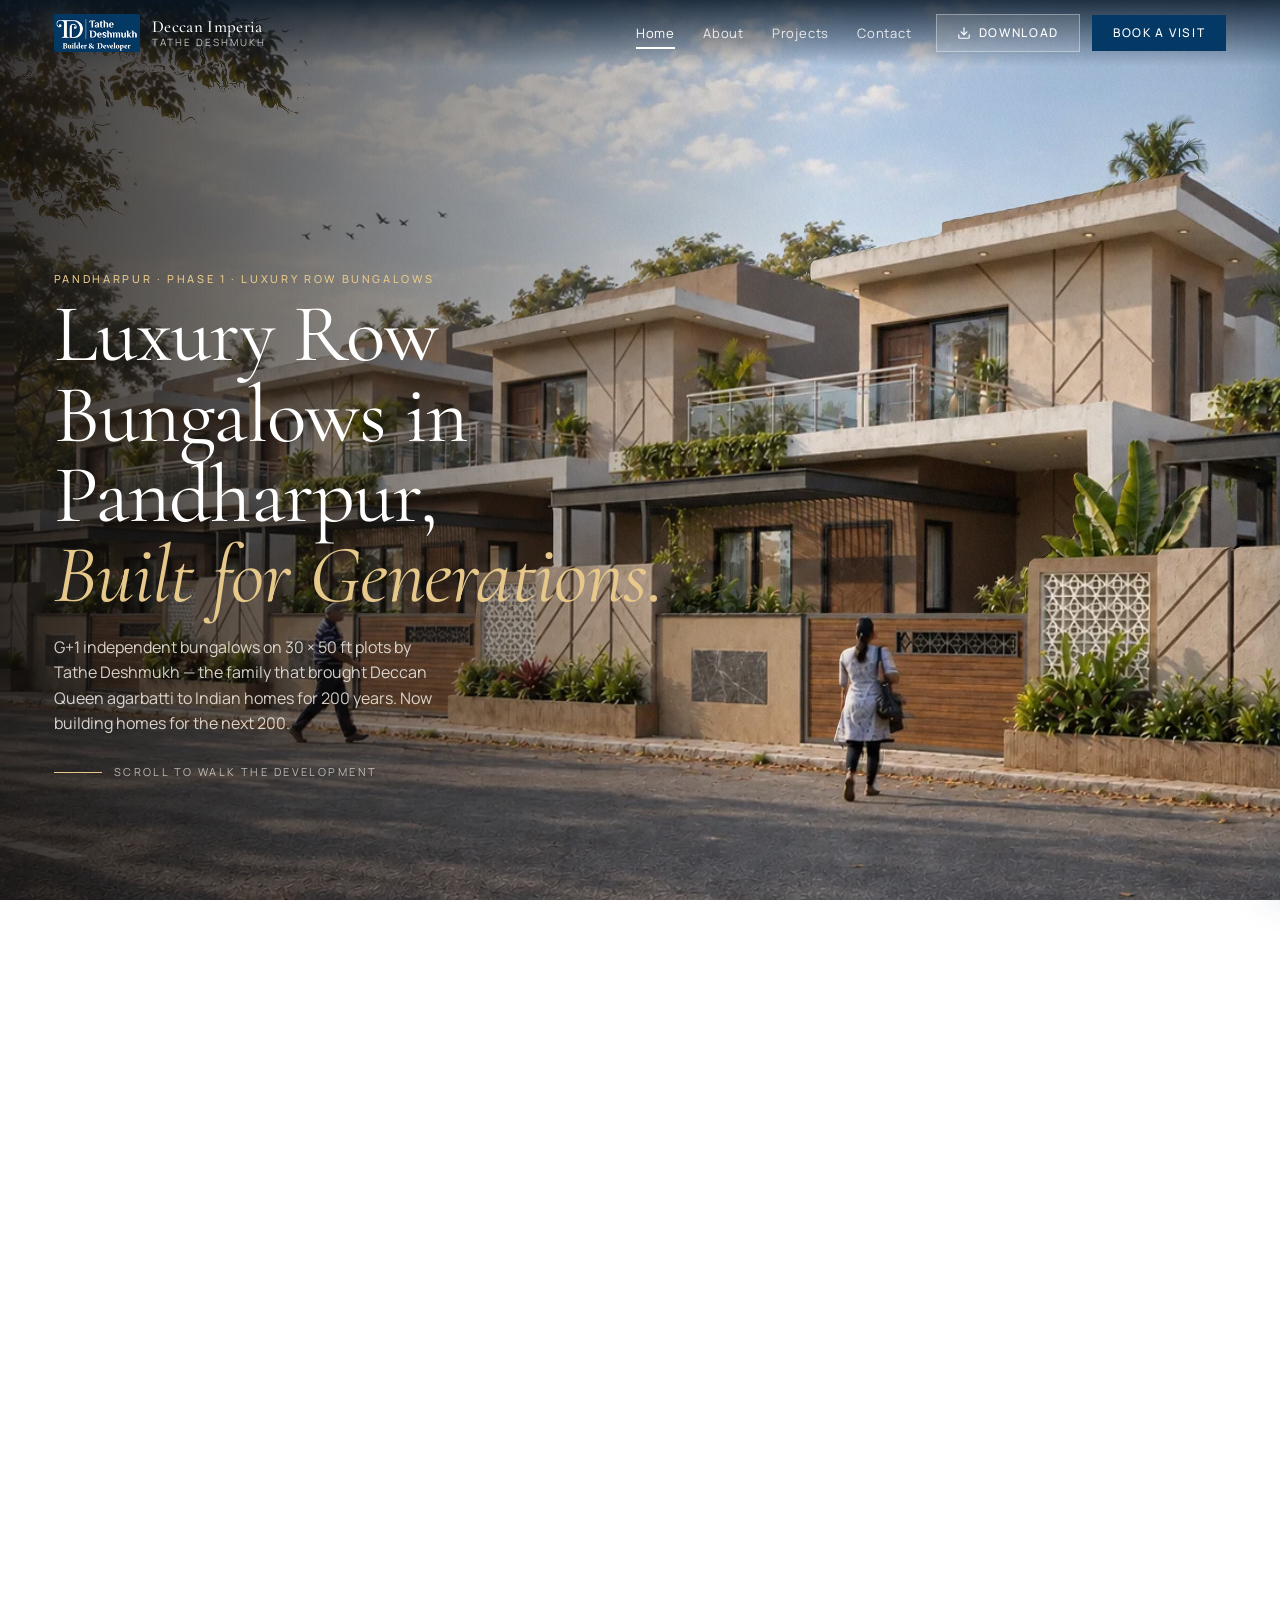
==== commit 8403ae14: "fix(cache): add cache buster v20260929-v6 and nginx no-cache headers to ensure consistent white them" ====
--- a/index.html
+++ b/index.html
@@ -10,7 +10,7 @@
 <link href="https://fonts.googleapis.com/css2?family=Cormorant+Garamond:ital,wght@0,400;0,500;1,400&family=Manrope:wght@300;400;500;600&display=swap" rel="stylesheet">
 <link rel="preload" as="image" href="assets/tour/001-row-wide.webp" media="(min-width: 769px)">
 <link rel="preload" as="image" href="assets/tour/001-row-wide-m.webp" media="(max-width: 768px)">
-<link rel="stylesheet" href="css/style.css">
+<link rel="stylesheet" href="css/style.css?v=20260929-v6">
 
 <!-- Structured Data: RealEstateAgent & LocalBusiness Schema -->
 <script type="application/ld+json">
--- a/css/style.css
+++ b/css/style.css
@@ -1,23 +1,23 @@
 /* ==========================================================================
-   Deccan Imperia — Luxury Light Theme with #053965 Navy Brand Accent
-   Offwhite background, black typographic hierarchy, Tathe Deshmukh logo blue.
+   Deccan Imperia — Luxury Pure White Theme with #053965 Navy Brand Accent
+   Pure white background (#FFFFFF), black typographic hierarchy, Tathe Deshmukh logo blue.
    First section (3D walkthrough scenes) remains dark/photorealistic.
    ========================================================================== */
 :root{
   --navy:       #053965;           /* Official Tathe Deshmukh Logo Color */
   --navy-dark:  #032543;
   --navy-light: #094d87;
-  --ink:        #FAF8F5;           /* Offwhite page & section background */
-  --ink-2:      #F1ECE4;           /* Soft offwhite for alternating sections & footer */
-  --ink-card:   #FFFFFF;           /* Crisp white for cards and form surfaces */
+  --ink:        #FFFFFF;           /* Pure white page & section background */
+  --ink-2:      #FFFFFF;           /* Pure white for sections & footer */
+  --ink-card:   #FFFFFF;           /* Pure white for cards and form surfaces */
   --cream:      #12161A;           /* Primary text: black / charcoal */
   --cream-2:    #25303B;           /* Headings & bold text */
   --sand:       #053965;           /* Primary brand accent: logo color #053965 */
   --sand-2:     #032543;           /* Darker brand accent */
   --gold:       #C59B27;           /* Warm heritage gold accent */
   --mute:       #556370;           /* Muted text: refined slate */
-  --line:       rgba(5,57,101,.12);/* Delicate navy-tinted hairline borders */
-  --line-strong:rgba(5,57,101,.24);
+  --line:       rgba(5,57,101,.14);/* Crisp navy-tinted hairline borders */
+  --line-strong:rgba(5,57,101,.25);
   --serif: "Cormorant Garamond", Georgia, serif;
   --sans:  "Manrope", ui-sans-serif, system-ui, -apple-system, "Segoe UI", sans-serif;
   --pad:   clamp(16px, 4.2vw, 64px);
@@ -53,8 +53,8 @@
 .bar:not(.solid) .nav-toggle span{background:#ffffff}
 
 /* Solid bar (scrolled past hero & on all subpages) */
-.bar.solid{background:rgba(250,248,245,.96);backdrop-filter:blur(14px);
-           border-bottom:1px solid rgba(5,57,101,.12);box-shadow:0 4px 20px rgba(5,57,101,.04)}
+.bar.solid{background:rgba(255,255,255,.98);backdrop-filter:blur(14px);
+           border-bottom:1px solid rgba(5,57,101,.12);box-shadow:0 4px 20px rgba(5,57,101,.05)}
 .bar.solid .brand-text b{color:#053965}
 .bar.solid .brand-text small{color:#556370}
 .bar.solid .nav a{color:#12161A}
@@ -254,7 +254,8 @@
 .block-cta .cta-bg{opacity:.04}
 .block-cta::after{display:none}
 .block-cta .wrap{position:relative;z-index:1}
-.enquire{display:grid;grid-template-columns:1fr 1fr;gap:18px;margin-top:40px;max-width:640px}
+.enquire{display:grid;grid-template-columns:repeat(2, minmax(0, 1fr));gap:18px;margin-top:40px;max-width:640px}
+.enquire>*{min-width:0;max-width:100%}
 .enquire label{display:flex;flex-direction:column;gap:9px;
                font:500 10px/1 var(--sans);letter-spacing:.2em;text-transform:uppercase;color:var(--sand)}
 .enquire .full{grid-column:1/-1}
@@ -314,7 +315,7 @@
   .split{grid-template-columns:1fr}
   .foot-grid{grid-template-columns:1fr;gap:34px}
   .foot-cta{flex-direction:row;flex-wrap:wrap}
-  .enquire{grid-template-columns:1fr;max-width:none}
+  .enquire{grid-template-columns:minmax(0, 1fr);max-width:none}
   .times b{font-size:22px}
   .foot-base{flex-direction:column;gap:8px}
 }
@@ -350,7 +351,7 @@
   .facts>div:nth-child(n+3){border-top:1px solid var(--line)}
   .plan{grid-template-columns:1fr;gap:20px}
   .split{grid-template-columns:1fr}
-  .enquire{grid-template-columns:1fr}
+  .enquire{grid-template-columns:minmax(0, 1fr)}
   .block{padding:80px 0}
   .facts{margin:40px 0 46px}
   .facts>div{padding:20px 12px 20px 0}
@@ -370,9 +371,14 @@
 
 /* mobile header & toggle */
 @media (max-width: 900px){
-  .bar-actions{gap:8px}
+  .bar{height:60px;padding:10px max(var(--pad),env(safe-area-inset-left));gap:12px;justify-content:space-between}
+  .brand{gap:10px;min-width:0;flex-shrink:0}
+  .brand-logo{height:30px}
+  .brand-text{min-width:0;overflow:hidden}
+  .brand-text b{font-size:15px;white-space:nowrap;overflow:hidden;text-overflow:ellipsis}
+  .brand-text small{font-size:8px;letter-spacing:.14em}
+  .bar-actions{gap:8px;flex-shrink:0;margin-left:auto}
   .bar .btn{padding:8px 12px;font-size:10px;letter-spacing:.08em;min-height:36px}
-  .bar .btn-download{padding:8px 10px}
   .nav-toggle{display:flex;flex-direction:column;justify-content:center;align-items:center;gap:4px;
               width:36px;height:36px;border-radius:2px;cursor:pointer;padding:0;flex-shrink:0}
   .nav-toggle span{display:block;width:17px;height:1.5px;transition:all .25s ease}
@@ -381,16 +387,28 @@
   .nav-toggle.open span:nth-child(3){transform:translateY(-5.5px) rotate(-45deg)}
 }
 
-@media (max-width: 520px){
-  .bar .btn-download span{display:none}
-  .bar .btn-download{padding:8px 10px}
-  .bar .btn-solid{padding:8px 10px;font-size:9.5px}
+@media (max-width: 768px){
+  /* Hide download button in top bar on mobile to eliminate clutter and prevent text collision */
+  /* Download brochure is prominently available in the mobile menu drawer (#mobileDrawer) */
+  .bar .btn-download{display:none}
+  .bar .btn-solid{padding:8px 12px;font-size:10px;letter-spacing:.08em}
+}
+
+@media (max-width: 420px){
+  .bar{height:56px;padding:8px 16px}
+  .brand{gap:8px}
+  .brand-logo{height:28px}
+  .brand-text b{font-size:14px}
+  .brand-text small{font-size:7.5px}
+  .bar .btn-solid{padding:7px 10px;font-size:9.5px;letter-spacing:.06em}
+  .nav-toggle{width:34px;height:34px}
 }
 
 @media (max-width: 360px){
   .brand-text small{display:none}
   .brand-text b{font-size:13px}
-  .bar .btn-solid{padding:7px 8px;font-size:9px}
+  .bar .btn-solid{padding:6px 8px;font-size:9px}
+  .nav-toggle{width:32px;height:32px}
 }
 
 /* ---------------------------------------------------------------- mobile drawer */
@@ -443,17 +461,26 @@
 .toast-close:hover{color:#12161A}
 
 /* ---------------------------------------------------------------- SUBPAGE STYLES */
-.page-hero{position:relative;padding:clamp(120px,18vh,170px) 0 clamp(48px,8vh,72px);background:var(--ink);
+.page-hero{position:relative;padding:clamp(96px,12vh,130px) 0 clamp(36px,5vh,52px);background:var(--ink);
            border-bottom:1px solid var(--line);overflow:hidden}
 .page-hero::before{content:"";position:absolute;inset:0;
                    background:radial-gradient(ellipse at 80% 20%, rgba(5,57,101,.06) 0%, transparent 60%);
                    pointer-events:none}
-.page-hero-grid{display:grid;grid-template-columns:1.2fr .8fr;gap:clamp(40px,6vw,90px);align-items:end}
-.page-h{font-size:clamp(38px,5.6vw,72px);line-height:1.02;margin:.2em 0 .4em;color:#12161A}
-.page-lede{font-size:clamp(16px,1.35vw,19px);line-height:1.6;color:var(--mute);max-width:48ch;margin:0}
-.page-pills{display:flex;flex-wrap:wrap;gap:10px;margin-top:28px}
+.page-hero-grid{display:grid;grid-template-columns:1.15fr .85fr;gap:clamp(36px,5vw,72px);align-items:center}
+.page-h{font-size:clamp(36px,5.2vw,66px);line-height:1.04;margin:.15em 0 .35em;color:#12161A}
+.page-lede{font-size:clamp(15px,1.25vw,18px);line-height:1.65;color:var(--mute);max-width:52ch;margin:0}
+.page-pills{display:flex;flex-wrap:wrap;gap:10px;margin-top:24px}
 .pill{padding:8px 14px;border:1px solid rgba(5,57,101,.2);font:500 11px/1 var(--sans);
       letter-spacing:.14em;text-transform:uppercase;color:var(--sand);background:rgba(5,57,101,.06)}
+
+.about-hero-feature-card{background:#FFFFFF;border:1px solid var(--line);border-radius:4px;overflow:hidden;box-shadow:0 12px 36px rgba(5,57,101,.08);display:flex;flex-direction:column}
+.about-hero-media{position:relative;height:clamp(250px,25vw,310px);overflow:hidden;background:#F4F6F8}
+.about-hero-media img{width:100%;height:100%;object-fit:cover;display:block;transition:transform .5s ease}
+.about-hero-feature-card:hover .about-hero-media img{transform:scale(1.03)}
+.about-hero-badge{position:absolute;top:14px;left:14px;background:rgba(5,57,101,.92);color:#FFFFFF;padding:6px 12px;font:600 11px/1 var(--sans);letter-spacing:.14em;text-transform:uppercase;border-radius:2px;box-shadow:0 4px 12px rgba(0,0,0,.15);z-index:2}
+.about-hero-caption{padding:16px 20px;background:#FFFFFF;border-top:1px solid var(--line);display:flex;align-items:center;justify-content:space-between;gap:14px}
+.about-hero-tag{font:600 10px/1 var(--sans);color:var(--sand);letter-spacing:.16em;text-transform:uppercase;display:block;margin-bottom:4px}
+.about-hero-card-title{font:500 17px/1.2 var(--serif);color:#12161A;margin:0}
 
 .page-hero-card{background:#FFFFFF;border:1px solid var(--line);padding:clamp(24px,3vw,36px);
                 position:relative;box-shadow:0 8px 30px rgba(5,57,101,.06)}
@@ -462,6 +489,10 @@
 .page-hero-card p{font-size:14px;color:var(--mute);line-height:1.6;margin:0 0 18px}
 
 /* Grid & Card Utilities */
+.split{display:grid;grid-template-columns:repeat(2, minmax(0, 1fr));gap:clamp(36px,5vw,72px);align-items:center}
+.split.align-start{align-items:start}
+.split.split-45-55{grid-template-columns:minmax(0, .9fr) minmax(0, 1.1fr)}
+.split.split-55-45{grid-template-columns:minmax(0, 1.1fr) minmax(0, .9fr)}
 .grid-2{display:grid;grid-template-columns:repeat(2,1fr);gap:clamp(24px,4vw,48px)}
 .grid-3{display:grid;grid-template-columns:repeat(3,1fr);gap:clamp(20px,3vw,36px)}
 .grid-4{display:grid;grid-template-columns:repeat(4,1fr);gap:clamp(16px,2vw,24px)}
@@ -471,15 +502,69 @@
 .card-luxury:hover{border-color:rgba(5,57,101,.35);box-shadow:0 8px 30px rgba(5,57,101,.08);transform:translateY(-2px)}
 .card-luxury-accent{border-top:2px solid var(--sand)}
 
-/* About Page Specific */
+/* Center-aligned section header for balanced presentation */
+.block-head-center{text-align:center;max-width:820px;margin:0 auto clamp(36px,5vw,56px)}
+.block-head-center .eyebrow{justify-content:center;display:inline-flex;margin-bottom:8px}
+.block-head-center .block-h{margin:.15em auto .35em;text-wrap:balance}
+.block-head-center .block-lede{margin:0 auto;max-width:64ch;text-wrap:pretty}
+
+/* About Page Specific & Editorial */
+.about-hero-img-box{position:relative;border:1px solid var(--line);border-radius:4px;overflow:hidden;background:#FFFFFF;box-shadow:0 12px 36px rgba(5,57,101,.08)}
+.about-hero-img-box img{width:100%;height:auto;display:block;object-fit:cover}
+.about-hero-badge{position:absolute;top:16px;left:16px;background:rgba(5,57,101,.92);color:#FFFFFF;padding:6px 14px;font:600 11px/1 var(--sans);letter-spacing:.14em;text-transform:uppercase;border-radius:2px;box-shadow:0 4px 12px rgba(0,0,0,.15)}
+
+.about-img-frame{position:relative;border:1px solid var(--line);border-radius:4px;overflow:hidden;background:#FFFFFF;box-shadow:0 10px 32px rgba(5,57,101,.06)}
+.about-img-frame img{width:100%;height:auto;display:block;object-fit:cover;transition:transform .5s ease}
+.about-img-frame:hover img{transform:scale(1.02)}
+.about-img-caption{padding:14px 18px;background:#FFFFFF;border-top:1px solid var(--line);font:500 11px/1.4 var(--sans);color:var(--sand);letter-spacing:.12em;text-transform:uppercase;display:flex;align-items:center;justify-content:space-between;gap:12px}
+
+.heritage-quote-card{background:linear-gradient(135deg, rgba(5,57,101,.04) 0%, #FFFFFF 100%);border:1px solid var(--line);border-left:4px solid var(--sand);padding:24px 28px;margin:24px 0 28px;border-radius:2px}
+.heritage-quote-sacred{font:600 13px/1 var(--sans);color:var(--sand);letter-spacing:.2em;text-transform:uppercase;margin-bottom:10px;display:flex;align-items:center;gap:8px}
+.heritage-quote-text{font:italic 400 clamp(18px,1.8vw,23px)/1.45 var(--serif);color:#12161A;margin:0}
+
+.about-stats-grid{display:grid;grid-template-columns:repeat(3, minmax(0, 1fr));gap:20px;margin:32px 0 0;padding:24px 0 0;border-top:1px solid var(--line)}
+.about-stat-item{display:flex;flex-direction:column;gap:6px}
+.about-stat-num{font:500 clamp(28px,2.8vw,36px)/1 var(--serif);color:var(--sand);letter-spacing:-.01em}
+.about-stat-lbl{font:500 12px/1.4 var(--sans);color:var(--mute);text-transform:uppercase;letter-spacing:.1em}
+
+.spec-feature-grid{display:grid;grid-template-columns:repeat(2, minmax(0, 1fr));gap:20px;margin-top:24px}
+.spec-feature-card{background:#FFFFFF;border:1px solid var(--line);border-radius:3px;padding:22px;box-shadow:0 4px 16px rgba(5,57,101,.03);transition:all .3s ease;display:flex;flex-direction:column;gap:10px}
+.spec-feature-card:hover{border-color:rgba(5,57,101,.35);box-shadow:0 8px 26px rgba(5,57,101,.08);transform:translateY(-2px)}
+.spec-feature-card .spec-num{font:600 11px/1 var(--sans);color:var(--sand);letter-spacing:.2em;text-transform:uppercase}
+.spec-feature-card h3{font:500 19px/1.3 var(--serif);color:#12161A;margin:0}
+.spec-feature-card p{font-size:13.5px;color:var(--mute);line-height:1.6;margin:0}
+
+.leadership-visual-card{position:relative;border:1px solid var(--line);border-radius:4px;overflow:hidden;background:#FFFFFF;box-shadow:0 12px 38px rgba(5,57,101,.08);margin-bottom:32px}
+.leadership-visual-card img{width:100%;max-height:500px;object-fit:cover;display:block}
+.leadership-visual-overlay{position:absolute;bottom:0;left:0;right:0;padding:28px 32px;background:linear-gradient(to top, rgba(5,57,101,.96) 0%, rgba(5,57,101,.72) 65%, transparent 100%);color:#FFFFFF}
+.leadership-visual-overlay h3{font:400 clamp(22px,2.2vw,30px)/1.25 var(--serif);color:#FFFFFF;margin:0 0 6px}
+.leadership-visual-overlay p{font-size:14px;color:rgba(255,255,255,.92);line-height:1.55;margin:0;max-width:65ch}
+
+.founder-profile-grid{display:grid;grid-template-columns:repeat(2, minmax(0, 1fr));gap:24px}
+.founder-card{background:#FFFFFF;border:1px solid var(--line);border-top:3px solid var(--sand);padding:28px;box-shadow:0 6px 24px rgba(5,57,101,.04);display:flex;flex-direction:column;justify-content:space-between;transition:all .3s ease}
+.founder-card:hover{border-color:rgba(5,57,101,.35);border-top-color:var(--sand);box-shadow:0 10px 32px rgba(5,57,101,.08);transform:translateY(-2px)}
+.founder-header{margin-bottom:14px}
+.founder-role{font:600 11px/1.3 var(--sans);color:var(--sand);letter-spacing:.16em;text-transform:uppercase;display:block;margin-bottom:6px}
+.founder-name{font:500 clamp(22px,2vw,26px)/1.2 var(--serif);color:#12161A;margin:0}
+.founder-bio{font-size:14px;color:#444444;line-height:1.65;margin:0 0 20px}
+.founder-contact-row{display:flex;align-items:center;justify-content:space-between;gap:12px;padding-top:14px;border-top:1px solid var(--line);flex-wrap:wrap}
+.founder-contact-lbl{font:500 11px/1 var(--sans);color:var(--sand);letter-spacing:.14em;text-transform:uppercase}
+.founder-phone-link{font:600 14px/1 var(--sans);color:var(--sand);text-decoration:none;display:inline-flex;align-items:center;gap:6px;transition:color .2s}
+.founder-phone-link:hover{color:#074d87;text-decoration:underline}
+
+.about-gallery-grid{display:grid;grid-template-columns:repeat(3, minmax(0, 1fr));gap:22px;margin-top:36px}
+.about-gallery-card{border:1px solid var(--line);border-radius:3px;overflow:hidden;background:#FFFFFF;box-shadow:0 4px 18px rgba(5,57,101,.04);transition:all .3s ease}
+.about-gallery-card:hover{transform:translateY(-3px);box-shadow:0 10px 30px rgba(5,57,101,.09);border-color:rgba(5,57,101,.3)}
+.about-gallery-thumb{position:relative;height:230px;overflow:hidden;background:#F4F6F8}
+.about-gallery-thumb img{width:100%;height:100%;object-fit:cover;transition:transform .5s ease}
+.about-gallery-card:hover .about-gallery-thumb img{transform:scale(1.04)}
+.about-gallery-info{padding:18px 20px}
+.about-gallery-tag{font:600 10px/1 var(--sans);color:var(--sand);letter-spacing:.16em;text-transform:uppercase;margin-bottom:6px;display:block}
+.about-gallery-info h4{font:500 18px/1.3 var(--serif);color:#12161A;margin:0 0 6px}
+.about-gallery-info p{font-size:13px;color:var(--mute);line-height:1.55;margin:0}
+
 .heritage-quote{font:italic 400 clamp(24px,2.8vw,36px)/1.35 var(--serif);color:#12161A;
                  border-left:3px solid var(--sand);padding-left:24px;margin:28px 0}
-.founder-card{display:flex;flex-direction:column;gap:12px;background:#FFFFFF;border:1px solid var(--line);
-              padding:clamp(24px,3vw,32px);box-shadow:0 4px 20px rgba(5,57,101,.04)}
-.founder-title{font:500 11px/1 var(--sans);letter-spacing:.18em;text-transform:uppercase;color:var(--sand)}
-.founder-name{font:400 clamp(22px,2vw,28px)/1.2 var(--serif);color:#12161A;margin:0}
-.founder-bio{font-size:14px;color:#444444;line-height:1.65;margin:0}
-
 .values-list{display:grid;grid-template-columns:repeat(auto-fit,minmax(280px,1fr));gap:16px;
              background:transparent;margin-top:40px}
 .value-item{background:#FFFFFF;border:1px solid var(--line);box-shadow:0 4px 20px rgba(5,57,101,.04);
@@ -516,27 +601,28 @@
 .contact-hero-split{display:grid;grid-template-columns:1.05fr .95fr;gap:clamp(36px,5vw,72px);align-items:start}
 .channel-box{display:flex;flex-direction:column;gap:18px;margin-top:32px}
 .channel-item{display:flex;align-items:flex-start;gap:16px;padding:18px;background:#FFFFFF;
-              border:1px solid var(--line);box-shadow:0 4px 16px rgba(5,57,101,.04);transition:all .2s}
+              border:1px solid var(--line);box-shadow:0 4px 16px rgba(5,57,101,.04);transition:all .2s;min-width:0}
 .channel-item:hover{border-color:rgba(5,57,101,.35);box-shadow:0 8px 24px rgba(5,57,101,.08)}
 .channel-icon{width:42px;height:42px;background:rgba(5,57,101,.08);border:1px solid rgba(5,57,101,.25);
               color:var(--sand);display:grid;place-items:center;flex-shrink:0;border-radius:2px}
-.channel-info{display:flex;flex-direction:column;gap:3px;flex:1}
+.channel-info{display:flex;flex-direction:column;gap:3px;flex:1;min-width:0;overflow-wrap:break-word}
 .channel-info dt{font:500 10px/1 var(--sans);letter-spacing:.2em;text-transform:uppercase;color:var(--sand)}
-.channel-info dd{font:400 18px/1.3 var(--serif);color:#12161A;margin:0}
-.channel-info dd a{text-decoration:none;color:inherit;transition:color .2s}
+.channel-info dd{font:400 18px/1.3 var(--serif);color:#12161A;margin:0;display:flex;flex-wrap:wrap;gap:4px 8px;align-items:baseline}
+.channel-info dd a{text-decoration:none;color:inherit;transition:color .2s;white-space:nowrap}
 .channel-info dd a:hover{color:var(--sand)}
-.channel-info p{font-size:13px;color:var(--mute);margin:0}
+.channel-info p{font-size:13px;color:var(--mute);margin:0;overflow-wrap:break-word}
 
 .form-box{background:#FFFFFF;border:1px solid var(--line);padding:clamp(24px,4vw,40px);position:relative;
           box-shadow:0 12px 36px rgba(5,57,101,.08)}
 .form-box::after{content:"";position:absolute;top:0;left:0;right:0;height:2px;background:var(--sand)}
-.form-grid{display:grid;grid-template-columns:1fr 1fr;gap:16px;margin-top:24px}
+.form-grid{display:grid;grid-template-columns:repeat(2, minmax(0, 1fr));gap:16px;margin-top:24px}
+.form-grid>*{min-width:0;max-width:100%}
 .form-grid label{display:flex;flex-direction:column;gap:8px;font:500 10px/1 var(--sans);
                  letter-spacing:.2em;text-transform:uppercase;color:var(--sand)}
 .form-grid .full{grid-column:1/-1}
 .form-grid input, .form-grid select, .form-grid textarea{
   padding:14px 16px;background:#FFFFFF;border:1px solid rgba(5,57,101,.2);
-  color:#12161A;font:400 15px/1.3 var(--sans);border-radius:2px;
+  color:#12161A;font:400 16px/1.3 var(--sans);border-radius:2px;
   transition:border-color .2s, box-shadow .2s}
 .form-grid input:focus, .form-grid select:focus, .form-grid textarea:focus{
   outline:none;border-color:var(--sand);box-shadow:0 0 0 3px rgba(5,57,101,.1);background:#FFFFFF}
@@ -550,6 +636,81 @@
 .faq-card summary::after{content:"+";font:300 22px/1 var(--sans);color:var(--sand);margin-left:14px}
 .faq-card[open] summary::after{content:"−"}
 .faq-card p{margin:14px 0 0;font-size:14px;color:#444444;line-height:1.6}
+
+/* ==========================================================================
+   COMPREHENSIVE RESPONSIVE & MOBILE RULES
+   Ensures seamless layout from 320px up to large screens without horizontal scroll.
+   ========================================================================== */
+@media (max-width: 900px){
+  .split{grid-template-columns:1fr !important;gap:32px}
+  .split.split-45-55, .split.split-55-45{grid-template-columns:1fr !important}
+  .page-hero{padding:clamp(92px,13vh,124px) 0 clamp(36px,5vh,54px)}
+  .page-hero-grid{grid-template-columns:1fr;gap:32px;align-items:start}
+  .page-hero-grid>div, .contact-hero-split>div, .project-preview-grid>div{min-width:0;max-width:100%}
+  .page-hero-card{width:100%;max-width:none}
+  .about-stats-grid{grid-template-columns:repeat(2, 1fr);gap:20px}
+  .spec-feature-grid{grid-template-columns:1fr;gap:16px}
+  .founder-profile-grid{grid-template-columns:1fr;gap:20px}
+  .about-gallery-grid{grid-template-columns:1fr;gap:20px}
+  .leadership-visual-overlay{position:static;background:#053965;padding:24px 20px}
+  .grid-2{grid-template-columns:1fr;gap:20px}
+  .grid-3{grid-template-columns:1fr;gap:20px}
+  .grid-4{grid-template-columns:1fr 1fr;gap:16px}
+  .project-preview-grid{grid-template-columns:1fr;gap:18px}
+  .project-media-thumbs{grid-template-columns:repeat(2,1fr);gap:10px}
+  .project-stats-grid{grid-template-columns:repeat(2,1fr);gap:16px;padding:16px 0;margin:16px 0 22px}
+  .contact-hero-split{grid-template-columns:1fr;gap:36px}
+  .channel-box{margin-top:24px;width:100%;max-width:100%}
+  .channel-item{width:100%;max-width:100%}
+  .form-box{width:100%;max-width:none}
+  .heritage-quote{font-size:clamp(20px,4.5vw,28px);padding-left:18px;margin:22px 0}
+  .values-list{grid-template-columns:1fr;gap:14px;margin-top:28px}
+}
+
+@media (max-width: 600px){
+  .btn{padding:10px 14px;font-size:11px;letter-spacing:.08em;max-width:100%}
+  .btn span{max-width:100%;white-space:normal}
+  .grid-4{grid-template-columns:1fr;gap:16px}
+  .about-stats-grid{grid-template-columns:1fr;gap:16px}
+  .about-gallery-thumb{height:190px}
+  .about-img-caption{flex-direction:column;align-items:flex-start;gap:6px}
+  .heritage-quote-card{padding:18px 16px}
+  .form-grid{grid-template-columns:minmax(0, 1fr);gap:14px}
+  .form-box{padding:22px 18px}
+  .card-luxury{padding:22px 18px}
+  .page-hero-card{padding:22px 18px}
+  .founder-card{padding:22px 18px}
+  .value-item{padding:22px 18px}
+  .project-body{padding:20px 18px}
+  .project-header{padding:20px 18px 16px}
+  .project-media-thumbs{grid-template-columns:1fr}
+  .project-stats-grid{grid-template-columns:1fr;gap:14px}
+  .project-actions .btn{width:100%;text-align:center}
+  .plan-tabs{flex-wrap:wrap}
+  .plan-tabs button{flex:1 1 auto;min-height:42px;padding:10px 14px;font-size:11px}
+  .page-pills{gap:6px;margin-top:20px}
+  .pill{padding:6px 10px;font-size:10px}
+  .faq-card{padding:18px 16px}
+  .faq-card summary{font-size:17px}
+  table th, table td{padding:12px 14px !important;font-size:13px !important}
+}
+
+@media (max-width: 420px){
+  :root{--pad:16px}
+  .page-h{font-size:clamp(30px,8.2vw,38px);line-height:1.04}
+  .block-h{font-size:clamp(26px,7.5vw,34px);line-height:1.06}
+  .page-lede, .block-lede{font-size:14px;line-height:1.55}
+  .brand-text b{font-size:14px}
+  .facts dd{font-size:32px}
+  .facts p{font-size:12px}
+  .channel-item{padding:14px}
+  .channel-icon{width:36px;height:36px}
+  .channel-info dd{font-size:16px}
+  .foot-brand b{font-size:16px}
+  .phones a{font-size:19px}
+  .times li{padding:12px 0}
+  .times b{font-size:20px}
+}
 
 /* Reduced Motion */
 @media (prefers-reduced-motion: reduce){
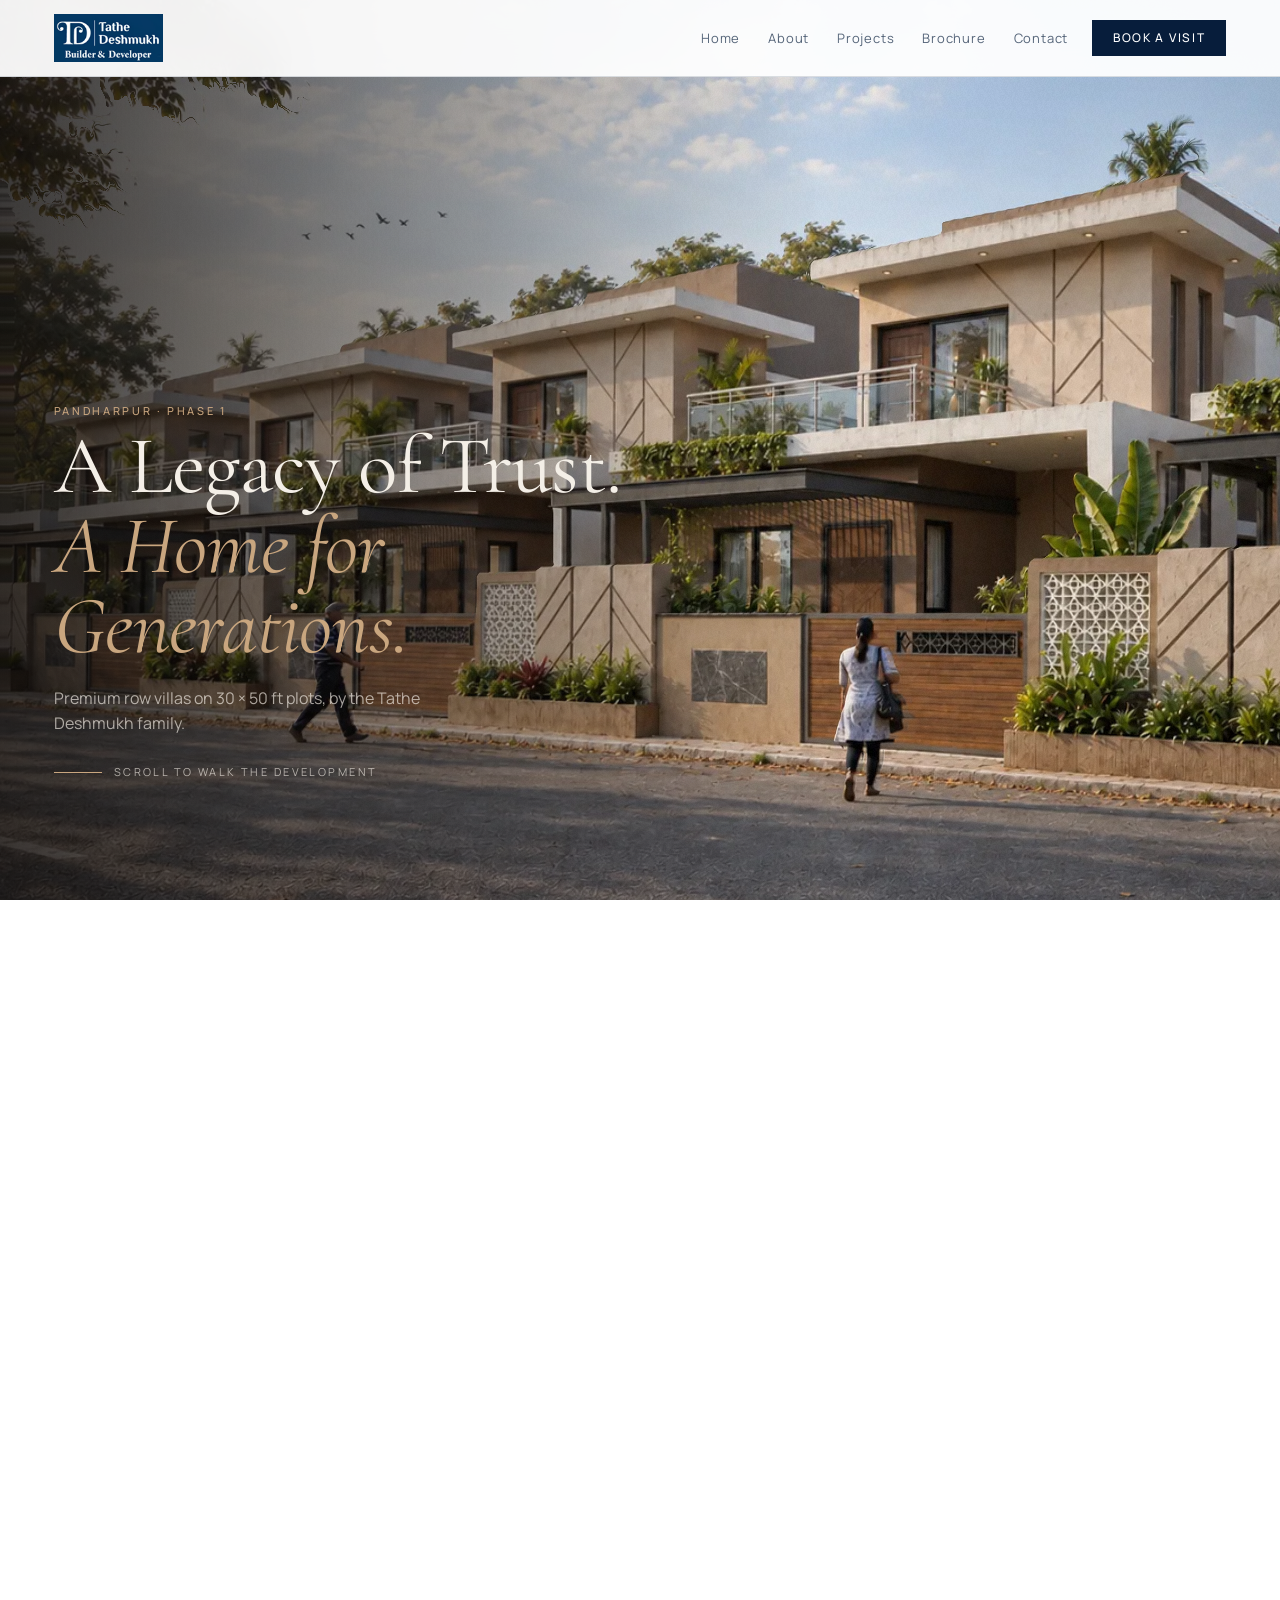
==== commit 399bd12c: "feat(v3-handover): update website with Handover v3 editorial system, interactive brochure, and lifes" ====
--- a/index.html
+++ b/index.html
@@ -3,97 +3,37 @@
 <head>
 <meta charset="utf-8">
 <meta name="viewport" content="width=device-width, initial-scale=1, viewport-fit=cover">
-<title>Luxury Bungalows in Pandharpur | Deccan Imperia</title>
-<meta name="description" content="Own a G+1 luxury row bungalow at Deccan Imperia, Pandharpur — 30×50 ft plots, 5 minutes from the Vitthal temple. A 200-year name you can trust. Book a visit.">
+<title>Deccan Imperia — Premium Villas, Pandharpur</title>
+<meta name="description" content="Deccan Imperia by Tathe Deshmukh. Premium row villas on 30 × 50 ft plots in Pandharpur. Walk the development and step inside, room by room.">
+<link rel="icon" type="image/png" href="assets/brand/tathe-deshmukh-logo.png">
 <link rel="preconnect" href="https://fonts.googleapis.com">
 <link rel="preconnect" href="https://fonts.gstatic.com" crossorigin>
 <link href="https://fonts.googleapis.com/css2?family=Cormorant+Garamond:ital,wght@0,400;0,500;1,400&family=Manrope:wght@300;400;500;600&display=swap" rel="stylesheet">
 <link rel="preload" as="image" href="assets/tour/001-row-wide.webp" media="(min-width: 769px)">
 <link rel="preload" as="image" href="assets/tour/001-row-wide-m.webp" media="(max-width: 768px)">
-<link rel="stylesheet" href="css/style.css?v=20260929-v6">
-
-<!-- Structured Data: RealEstateAgent & LocalBusiness Schema -->
-<script type="application/ld+json">
-{
-  "@context": "https://schema.org",
-  "@type": ["RealEstateAgent", "LocalBusiness"],
-  "name": "Tathe Deshmukh Builder & Developer — Deccan Imperia",
-  "image": "assets/tour/001-row-wide.webp",
-  "telephone": "+91-9028561515",
-  "url": "https://deccanimperia.com",
-  "address": {
-    "@type": "PostalAddress",
-    "streetAddress": "Gate No. 39, Tathe Deshmukh Nagar, Behind Doodh Pandhari, Pune–Pandharpur Road",
-    "addressLocality": "Pandharpur",
-    "addressRegion": "Maharashtra",
-    "postalCode": "413304",
-    "addressCountry": "IN"
-  },
-  "geo": {
-    "@type": "GeoCoordinates",
-    "latitude": "17.6775",
-    "longitude": "75.3283"
-  },
-  "priceRange": "$$$$"
-}
-</script>
+<link rel="stylesheet" href="css/style.css?v=20260930-1">
+<link rel="stylesheet" href="css/editorial.css?v=20260930-6">
 </head>
 <body>
 
 <!-- ============================================================ header -->
 <header class="bar">
   <a class="brand" href="index.html" aria-label="Deccan Imperia, Home">
-    <img src="assets/logo/logo.png" alt="Tathe Deshmukh Builder & Developer" class="brand-logo" width="161" height="71">
-    <span class="brand-text"><b>Deccan Imperia</b><small>Tathe Deshmukh</small></span>
+    <img class="brand-logo" src="assets/brand/tathe-deshmukh-logo.png" width="161" height="71" alt="">
   </a>
-  <nav class="nav" aria-label="Main Navigation">
-    <a href="index.html" class="active">Home</a>
+  <nav class="nav" aria-label="Main navigation">
+    <a href="index.html">Home</a>
     <a href="about.html">About</a>
     <a href="projects.html">Projects</a>
+    <a href="brochure.html">Brochure</a>
     <a href="contact.html">Contact</a>
+    <a class="home-nav-cta" href="contact.html#enquire">Book a visit</a>
   </nav>
-  <div class="bar-actions">
-    <a class="btn btn-download" href="assets/brochure/Tathe Deshmukh Builders & Developer.pdf" download="Tathe Deshmukh Builders & Developer.pdf" aria-label="Download Official Brochure" title="Download Official Brochure">
-      <svg width="14" height="14" viewBox="0 0 24 24" fill="none" stroke="currentColor" stroke-width="2" stroke-linecap="round" stroke-linejoin="round" aria-hidden="true"><path d="M21 15v4a2 2 0 0 1-2 2H5a2 2 0 0 1-2-2v-4"/><polyline points="7 10 12 15 17 10"/><line x1="12" y1="15" x2="12" y2="3"/></svg>
-      <span>Download</span>
-    </a>
-    <a class="btn btn-solid" href="#contact">Book a visit</a>
-    <button class="nav-toggle" aria-label="Toggle navigation menu" aria-expanded="false">
-      <span></span><span></span><span></span>
-    </button>
-  </div>
+  <a class="btn btn-solid" href="contact.html#enquire">Book a visit</a>
+  <button class="home-menu-toggle" type="button" aria-label="Open navigation" aria-expanded="false">
+    <span></span><span></span><span></span>
+  </button>
 </header>
-
-<!-- Mobile Navigation Drawer -->
-<div class="mobile-drawer-backdrop" aria-hidden="true"></div>
-<aside class="mobile-drawer" aria-label="Mobile Navigation">
-  <div class="mobile-drawer-header">
-    <div class="brand">
-      <img src="assets/logo/logo.png" alt="Tathe Deshmukh Builder & Developer" class="brand-logo" width="161" height="71">
-      <span class="brand-text"><b>Deccan Imperia</b><small>Tathe Deshmukh</small></span>
-    </div>
-    <button class="mobile-drawer-close" aria-label="Close menu">&times;</button>
-  </div>
-  <nav class="mobile-drawer-nav">
-    <a href="index.html" class="active">Home <span>→</span></a>
-    <a href="about.html">About <span>→</span></a>
-    <a href="projects.html">Projects <span>→</span></a>
-    <a href="contact.html">Contact <span>→</span></a>
-  </nav>
-  <div class="mobile-drawer-actions">
-    <a class="btn btn-download" href="assets/brochure/Tathe Deshmukh Builders & Developer.pdf" download="Tathe Deshmukh Builders & Developer.pdf">
-      <svg width="14" height="14" viewBox="0 0 24 24" fill="none" stroke="currentColor" stroke-width="2" stroke-linecap="round" stroke-linejoin="round" aria-hidden="true"><path d="M21 15v4a2 2 0 0 1-2 2H5a2 2 0 0 1-2-2v-4"/><polyline points="7 10 12 15 17 10"/><line x1="12" y1="15" x2="12" y2="3"/></svg>
-      <span>Download Brochure</span>
-    </a>
-    <a class="btn btn-solid" href="#contact">Book a visit</a>
-  </div>
-  <div class="mobile-drawer-contact">
-    <b>Site &amp; Sales Office</b>
-    <p>Gate No. 39, Tathe Deshmukh Nagar, Behind Doodh Pandhari, Pune–Pandharpur Road, Pandharpur</p>
-    <a href="tel:+919028561515">+91 90285 61515</a>
-    <a href="tel:+918149291515">+91 81492 91515</a>
-  </div>
-</aside>
 
 <!-- chapter rail: fixed, driven by ScrollTrigger -->
 <ol class="rail" aria-hidden="true">
@@ -120,9 +60,9 @@
     </div>
     <div class="shade shade-left"></div>
     <div class="intro-copy">
-      <p class="eyebrow">Pandharpur · Phase 1 · Luxury Row Bungalows</p>
-      <h1>Luxury Row Bungalows in Pandharpur,<br><em>Built for Generations.</em></h1>
-      <p class="lede">G+1 independent bungalows on 30 × 50 ft plots by Tathe Deshmukh — the family that brought Deccan Queen agarbatti to Indian homes for 200 years. Now building homes for the next 200.</p>
+      <p class="eyebrow">Pandharpur · Phase 1</p>
+      <h1>A Legacy of Trust.<br><em>A Home for Generations.</em></h1>
+      <p class="lede">Premium row villas on 30 × 50 ft plots, by the Tathe Deshmukh family.</p>
       <p class="hint"><span class="hint-line"></span>Scroll to walk the development</p>
     </div>
   </div>
@@ -338,20 +278,22 @@
       <li><span class="amen-i" aria-hidden="true">═</span><b>Wide internal roads</b><i>9 m roads, two- and four-wheeler parking</i></li>
       <li><span class="amen-i" aria-hidden="true">◈</span><b>Rainwater harvesting</b><i>Cross-ventilation and water sense built in</i></li>
     </ul>
+    <figure class="home-life-photo">
+      <img src="assets/lifestyle/community-garden.webp" alt="A multigenerational Maharashtrian family walking through the landscaped Deccan Imperia community" loading="lazy">
+      <figcaption><span>Life at Deccan Imperia</span><b>A neighbourhood where every generation belongs.</b></figcaption>
+    </figure>
   </div>
 </section>
 
 <!-- ============================================================ 07 heritage -->
-<section class="block block-quote" id="heritage">
+<section class="block block-quote">
   <div class="wrap narrow">
-    <p class="eyebrow">A 200-Year Name Behind Every Brick</p>
+    <p class="eyebrow">09 · Heritage</p>
     <blockquote>
-      For over 200 years the Tathe Deshmukh family has been part of Indian homes through Deccan Queen agarbatti (No. 1515). We bring the same purity, quality and trust to the homes we build.
+      For over 200 years the Tathe Deshmukh family has been part of Indian homes through fine
+      agarbatti. We bring the same purity, quality and trust to the homes we build.
     </blockquote>
     <p class="sig">॥ श्री विठ्ठल ॥</p>
-    <div style="margin-top:24px;text-align:center">
-      <a class="btn btn-line" href="about.html">Read the Tathe Deshmukh Story →</a>
-    </div>
   </div>
 </section>
 
@@ -359,18 +301,15 @@
 <section class="block" id="location">
   <div class="wrap split">
     <div>
-      <p class="eyebrow">10 · Connectivity</p>
-      <h2 class="block-h">Five minutes from the temple, minutes from everything.</h2>
+      <p class="eyebrow">10 · Location</p>
+      <h2 class="block-h">In the heart of Pandharpur.</h2>
       <address>
         Gate No. 39, Tathe Deshmukh Nagar<br>
         Behind Doodh Pandhari, Pune–Pandharpur Road<br>
         Pandharpur 413 304
       </address>
-      <div style="display:flex;gap:12px;flex-wrap:wrap">
-        <a class="btn btn-line" target="_blank" rel="noopener"
-           href="https://www.google.com/maps/search/?api=1&query=M8G4%2B6G%20Pandharpur">Open in Google Maps ↗</a>
-        <a class="btn btn-solid" href="contact.html">Plan a Site Visit</a>
-      </div>
+      <a class="btn btn-line" target="_blank" rel="noopener"
+         href="https://www.google.com/maps/search/?api=1&query=M8G4%2B6G%20Pandharpur">Open in Maps</a>
     </div>
     <div class="times-wrap">
       <ul class="times">
@@ -379,39 +318,13 @@
         <li><span>Pandharpur–Karad Road</span><b>5<i>min</i></b></li>
         <li><span>Bus stand</span><b>10<i>min</i></b></li>
         <li><span>Railway station</span><b>12<i>min</i></b></li>
-        <li><span>Solapur Road</span><b>15<i>min</i></b></li>
         <li><span>Karmayogi Vidya Niketan School</span><b>3<i>min</i></b></li>
         <li><span>KBP College</span><b>7<i>min</i></b></li>
         <li><span>Life Line Super Speciality Hospital</span><b>5<i>min</i></b></li>
-        <li><span>D-Mart &amp; Shreenath Mall</span><b>5–7<i>min</i></b></li>
+        <li><span>D-Mart</span><b>5<i>min</i></b></li>
+        <li><span>Shreenath Mall</span><b>7<i>min</i></b></li>
       </ul>
       <p class="times-note">Approximate drive times supplied by the developer.</p>
-    </div>
-  </div>
-</section>
-
-<!-- ============================================================ Remote buyers & investment -->
-<section class="block" style="background:var(--ink-2);border-top:1px solid var(--line)">
-  <div class="wrap split">
-    <div>
-      <p class="eyebrow">NRI &amp; Out-of-Town Investors</p>
-      <h2 class="block-h">Buying from Pune, Mumbai or abroad?</h2>
-      <p style="color:var(--mute);font-size:15px;line-height:1.75;margin:20px 0 28px">
-        You do not have to be in Pandharpur to own here. We run site visits over video, share documentation digitally, and guide NRIs and out-of-town investors through the entire purchase remotely. A sample bungalow is ready to visit. Whether it is a second home for pilgrimage season, a rental asset backed by year-round temple footfall, or a long-term land-plus-home investment in a town that is still early, Deccan Imperia is built to hold its value.
-      </p>
-      <div style="display:flex;gap:12px;flex-wrap:wrap">
-        <a class="btn btn-solid" href="contact.html">Book a Video Walkthrough</a>
-        <a class="btn btn-download" href="assets/brochure/Tathe Deshmukh Builders & Developer.pdf" download="Tathe Deshmukh Builders & Developer.pdf">Download Brochure &amp; Price</a>
-      </div>
-    </div>
-    <div style="background:var(--ink);border:1px solid var(--line);padding:clamp(24px,3vw,36px)">
-      <p class="eyebrow" style="margin-bottom:12px">Why Deccan Imperia is Pandharpur's Smartest Address</p>
-      <ul style="list-style:none;margin:0;padding:0;display:flex;flex-direction:column;gap:14px">
-        <li style="display:flex;gap:10px;font-size:14px;color:var(--mute)"><span style="color:var(--sand);flex-shrink:0">✦</span> <span><b>Phase 1 Pricing Advantage:</b> Entry-level pricing — the lowest this address will ever be.</span></li>
-        <li style="display:flex;gap:10px;font-size:14px;color:var(--mute)"><span style="color:var(--sand);flex-shrink:0">✦</span> <span><b>100% Freehold Land Ownership:</b> Land and built-up you own outright, not a shared-wall apartment.</span></li>
-        <li style="display:flex;gap:10px;font-size:14px;color:var(--mute)"><span style="color:var(--sand);flex-shrink:0">✦</span> <span><b>High Rental &amp; Capital Growth:</b> 32,000+ monthly pilgrims and growing infrastructure appreciate value every festival season.</span></li>
-        <li style="display:flex;gap:10px;font-size:14px;color:var(--mute)"><span style="color:var(--sand);flex-shrink:0">✦</span> <span><b>Ready Sample Bungalow:</b> Walk through completed finishes and verify every detail with your own eyes.</span></li>
-      </ul>
     </div>
   </div>
 </section>
@@ -420,11 +333,8 @@
 <section class="block block-cta" id="contact">
   <div class="cta-bg" aria-hidden="true"></div>
   <div class="wrap narrow">
-    <p class="eyebrow">Visit Deccan Imperia · Phase 1</p>
+    <p class="eyebrow">Visit Deccan Imperia</p>
     <h2 class="block-h">See it in person.</h2>
-    <p style="color:var(--mute);font-size:15px;line-height:1.6;margin:12px 0 28px">
-      Only a limited number of Phase 1 bungalows remain. Book your site visit or get the price list on WhatsApp.
-    </p>
     <form class="enquire" id="enquire" novalidate>
       <label><span>Name</span><input name="name" required autocomplete="name"></label>
       <label><span>Phone</span><input name="phone" required inputmode="tel" autocomplete="tel"></label>
@@ -437,6 +347,7 @@
       <p class="form-note full" role="status"></p>
     </form>
     <p class="phones">
+      <a href="tel:+919970353935">+91 99703 53935</a>
       <a href="tel:+919028561515">+91 90285 61515</a>
       <a href="tel:+918149291515">+91 81492 91515</a>
     </p>
@@ -448,28 +359,21 @@
 <footer class="foot">
   <div class="foot-grid wrap">
     <div class="foot-brand">
-      <img src="assets/logo/logo.png" alt="Tathe Deshmukh Builder & Developer" class="brand-logo" style="height:44px;width:auto">
+      <img class="foot-brand-logo" src="assets/brand/tathe-deshmukh-logo.png" width="161" height="71" alt="Tathe Deshmukh Builder and Developer">
       <p><b>Deccan Imperia</b><br><span>Phase 1 · Pandharpur</span></p>
     </div>
     <dl class="foot-meta">
-      <div><dt>Pages</dt><dd style="display:flex;flex-direction:column;gap:4px">
-        <a href="index.html" style="color:var(--cream);text-decoration:none">Home</a>
-        <a href="about.html" style="color:var(--cream);text-decoration:none">About Tathe Deshmukh</a>
-        <a href="projects.html" style="color:var(--cream);text-decoration:none">Projects Portfolio</a>
-        <a href="contact.html" style="color:var(--cream);text-decoration:none">Contact &amp; Site Visits</a>
-      </dd></div>
-      <div><dt>Developed by</dt><dd>Tathe Deshmukh Builder &amp; Developer<br><small style="color:var(--sand)">Sagar Shivaji Tathe Deshmukh<br>Shubham Shivaji Tathe Deshmukh</small></dd></div>
-      <div><dt>Architecture Partner</dt><dd>Bagal Architects</dd></div>
+      <div><dt>Developed by</dt><dd>Tathe Deshmukh Builder &amp; Developer</dd></div>
+      <div><dt>Project by</dt><dd>Sagar Shivaji Tathe Deshmukh<br>Shubham Shivaji Tathe Deshmukh</dd></div>
+      <div><dt>Designed by</dt><dd>Bagal Architects</dd></div>
     </dl>
     <div class="foot-cta">
-      <p class="foot-call"><span>Direct Lines</span>
+      <p class="foot-call"><span>Call us</span>
+        <a href="tel:+919970353935">+91 99703 53935</a>
         <a href="tel:+919028561515">+91 90285 61515</a>
         <a href="tel:+918149291515">+91 81492 91515</a>
       </p>
-      <div style="display:flex;gap:8px;flex-wrap:wrap">
-        <a class="btn btn-download" href="assets/brochure/Tathe Deshmukh Builders & Developer.pdf" download="Tathe Deshmukh Builders & Developer.pdf">Download Brochure</a>
-        <a class="btn btn-solid" href="#contact">Book a visit</a>
-      </div>
+      <a class="btn btn-solid" href="#contact">Book a visit</a>
     </div>
   </div>
   <div class="foot-base wrap">
@@ -482,7 +386,6 @@
 <script src="js/vendor/ScrollTrigger.min.js"></script>
 <script src="js/vendor/lenis.min.js"></script>
 <script src="js/depth.js"></script>
-<script src="js/main.js"></script>
-<script src="js/nav.js"></script>
+<script src="js/main.js?v=20261007-1"></script>
 </body>
 </html>
--- a/css/style.css
+++ b/css/style.css
@@ -1,23 +1,17 @@
 /* ==========================================================================
-   Deccan Imperia — Luxury Pure White Theme with #053965 Navy Brand Accent
-   Pure white background (#FFFFFF), black typographic hierarchy, Tathe Deshmukh logo blue.
-   First section (3D walkthrough scenes) remains dark/photorealistic.
+   Deccan Imperia — scroll film
+   Palette is read off the architect's renders: warm sand cladding, espresso
+   trims, cream slab bands.
    ========================================================================== */
 :root{
-  --navy:       #053965;           /* Official Tathe Deshmukh Logo Color */
-  --navy-dark:  #032543;
-  --navy-light: #094d87;
-  --ink:        #FFFFFF;           /* Pure white page & section background */
-  --ink-2:      #FFFFFF;           /* Pure white for sections & footer */
-  --ink-card:   #FFFFFF;           /* Pure white for cards and form surfaces */
-  --cream:      #12161A;           /* Primary text: black / charcoal */
-  --cream-2:    #25303B;           /* Headings & bold text */
-  --sand:       #053965;           /* Primary brand accent: logo color #053965 */
-  --sand-2:     #032543;           /* Darker brand accent */
-  --gold:       #C59B27;           /* Warm heritage gold accent */
-  --mute:       #556370;           /* Muted text: refined slate */
-  --line:       rgba(5,57,101,.14);/* Crisp navy-tinted hairline borders */
-  --line-strong:rgba(5,57,101,.25);
+  --ink:      #120f0d;
+  --ink-2:    #1c1815;
+  --cream:    #f4efe7;
+  --cream-2:  #e8e0d4;
+  --sand:     #c9a67f;
+  --sand-2:   #a9855f;
+  --mute:     rgba(244,239,231,.66);
+  --line:     rgba(244,239,231,.18);
   --serif: "Cormorant Garamond", Georgia, serif;
   --sans:  "Manrope", ui-sans-serif, system-ui, -apple-system, "Segoe UI", sans-serif;
   --pad:   clamp(16px, 4.2vw, 64px);
@@ -31,65 +25,33 @@
      -webkit-font-smoothing:antialiased;overflow-x:hidden}
 img{display:block;max-width:100%}
 a{color:inherit}
-h1,h2,h3{font-family:var(--serif);font-weight:400;letter-spacing:-.01em;margin:0;color:var(--cream)}
+h1,h2,h3{font-family:var(--serif);font-weight:400;letter-spacing:-.01em;margin:0}
 em{font-style:italic;color:var(--sand)}
 .eyebrow{margin:0 0 .9em;font:500 11px/1 var(--sans);letter-spacing:.24em;text-transform:uppercase;color:var(--sand)}
 
 /* ------------------------------------------------------------------ header */
 .bar{position:fixed;inset:0 0 auto;z-index:50;display:flex;align-items:center;gap:24px;
      padding:14px var(--pad);
-     background:linear-gradient(to bottom, rgba(5,20,35,.82), rgba(5,20,35,0));
-     transition:background .35s, border-color .35s, box-shadow .35s}
-
-/* Transparent bar (top of index.html over hero photo) */
-.bar:not(.solid) .brand-text b{color:#ffffff}
-.bar:not(.solid) .brand-text small{color:rgba(255,255,255,.72)}
-.bar:not(.solid) .nav a{color:rgba(255,255,255,.85)}
-.bar:not(.solid) .nav a:hover, .bar:not(.solid) .nav a.active{color:#ffffff}
-.bar:not(.solid) .nav a.active::after{background:#ffffff}
-.bar:not(.solid) .btn-download{background:rgba(255,255,255,.12);border-color:rgba(255,255,255,.35);color:#ffffff}
-.bar:not(.solid) .btn-download:hover{background:#ffffff;color:#053965;border-color:#ffffff}
-.bar:not(.solid) .nav-toggle{background:rgba(255,255,255,.1);border-color:rgba(255,255,255,.25);color:#ffffff}
-.bar:not(.solid) .nav-toggle span{background:#ffffff}
-
-/* Solid bar (scrolled past hero & on all subpages) */
-.bar.solid{background:rgba(255,255,255,.98);backdrop-filter:blur(14px);
-           border-bottom:1px solid rgba(5,57,101,.12);box-shadow:0 4px 20px rgba(5,57,101,.05)}
-.bar.solid .brand-text b{color:#053965}
-.bar.solid .brand-text small{color:#556370}
-.bar.solid .nav a{color:#12161A}
-.bar.solid .nav a:hover, .bar.solid .nav a.active{color:#053965}
-.bar.solid .nav a.active::after{background:#053965}
-.bar.solid .btn-download{background:rgba(5,57,101,.06);border-color:rgba(5,57,101,.25);color:#053965}
-.bar.solid .btn-download:hover{background:#053965;color:#ffffff;border-color:#053965}
-.bar.solid .nav-toggle{background:rgba(5,57,101,.05);border-color:rgba(5,57,101,.18);color:#053965}
-.bar.solid .nav-toggle span{background:#053965}
-
+     background:linear-gradient(to bottom, rgba(18,15,13,.72), rgba(18,15,13,0));
+     transition:background .4s}
+.bar.solid{background:rgba(18,15,13,.86);backdrop-filter:blur(14px)}
 .brand{display:flex;align-items:center;gap:12px;text-decoration:none;margin-right:auto}
-.brand-logo{height:38px;width:auto;display:block;object-fit:contain;border-radius:2px;flex-shrink:0}
+.brand-logo{display:block;width:auto;height:48px;object-fit:contain}
 .brand-mark{display:grid;place-items:center;width:38px;height:38px;border:1px solid var(--sand);
             font:500 13px/1 var(--serif);letter-spacing:.08em;color:var(--sand)}
 .brand-text{display:flex;flex-direction:column;line-height:1.15}
 .brand-text b{font:500 17px/1.1 var(--serif);letter-spacing:.02em}
-.brand-text small{font-size:10px;letter-spacing:.2em;text-transform:uppercase}
-.nav{display:flex;gap:28px;align-items:center}
-.nav a{font-size:13px;letter-spacing:.06em;text-decoration:none;transition:color .2s;position:relative}
-.nav a.active::after{content:"";position:absolute;left:0;right:0;bottom:-6px;height:2px}
-.bar-actions{display:flex;align-items:center;gap:12px}
-
-/* Buttons */
+.brand-text small{font-size:10px;letter-spacing:.2em;text-transform:uppercase;color:var(--mute)}
+.nav{display:flex;gap:28px}
+.nav a{font-size:13px;letter-spacing:.06em;text-decoration:none;color:var(--mute);transition:color .2s}
+.nav a:hover{color:var(--cream)}
 .btn{display:inline-flex;align-items:center;justify-content:center;gap:8px;
      padding:11px 20px;font:500 12px/1 var(--sans);letter-spacing:.14em;text-transform:uppercase;
      text-decoration:none;cursor:pointer;border:1px solid transparent;transition:all .25s var(--ease)}
-.btn-solid{background:#053965;color:#ffffff;border-color:#053965}
-.btn-solid:hover{background:#094d87;border-color:#094d87;color:#ffffff}
-.btn-line{border-color:#053965;color:#053965}
-.btn-line:hover{background:#053965;color:#ffffff}
-.btn-download{background:rgba(5,57,101,.06);border-color:rgba(5,57,101,.25);color:#053965}
-.btn-download:hover{background:#053965;border-color:#053965;color:#ffffff}
-.btn-download svg{flex-shrink:0;transition:transform .2s ease}
-.btn-download:hover svg{transform:translateY(1.5px)}
-.nav-toggle{display:none}
+.btn-solid{background:var(--sand);color:var(--ink);border-color:var(--sand)}
+.btn-solid:hover{background:var(--cream);border-color:var(--cream)}
+.btn-line{border-color:var(--line);color:var(--cream)}
+.btn-line:hover{border-color:var(--sand);color:var(--sand)}
 
 /* ------------------------------------------------------------ chapter rail */
 .rail{position:fixed;right:var(--pad);top:50%;transform:translateY(-50%);z-index:40;
@@ -97,20 +59,28 @@
       opacity:0;transition:opacity .4s}
 .rail.show{opacity:1}
 .rail li{display:flex;align-items:center;justify-content:flex-end;gap:10px;
-         font-size:10px;letter-spacing:.2em;text-transform:uppercase;color:rgba(244,239,231,.5);
+         font-size:10px;letter-spacing:.2em;text-transform:uppercase;color:rgba(244,239,231,.35);
          transition:color .3s}
 .rail li::after{content:"";width:18px;height:1px;background:currentColor;transition:width .35s var(--ease)}
 .rail li span{opacity:0;transform:translateX(6px);transition:all .35s var(--ease)}
-.rail li.on{color:#ffffff}
-.rail li.on::after{width:36px;background:#ffffff}
+.rail li.on{color:var(--cream)}
+.rail li.on::after{width:36px;background:var(--sand)}
 .rail li.on span{opacity:1;transform:none}
 .progress{position:fixed;left:0;right:0;top:0;height:2px;z-index:60;pointer-events:none}
 .progress i{display:block;height:100%;background:var(--sand);transform-origin:0 50%;transform:scaleX(0)}
 
-/* ------------------------------------------------------------ FIRST SECTION: SCENES (UNTOUCHED DARK/PHOTOREALISTIC) */
+/* ------------------------------------------------------------ scenes */
+/* The SECTION owns the scroll length (set from data-len) and the STAGE sticks inside it.
+   This replaces GSAP pinning: with five stacked scenes, pin-spacers left seams between
+   sections and scenes could enter with an unpainted canvas. Sticky keeps every stage in
+   normal flow, so there is nothing to mis-measure. */
 .scene{position:relative}
+/* Overlap consecutive cinematic chapters by one viewport. Without this overlap,
+   the next sticky stage enters visibly from the bottom while the old stage exits.
+   With it, both chapter stages meet at the same fixed viewport position and the
+   handoff reads as the same stationary blink used inside each chapter. */
 .scene + .scene{margin-top:-100vh;margin-top:-100svh}
-.stage{position:sticky;top:0;height:100vh;height:100svh;overflow:hidden;background:#0d0b09}
+.stage{position:sticky;top:0;height:100vh;height:100svh;overflow:hidden;background:var(--ink)}
 .scene>.stage{opacity:0;visibility:hidden;transition:opacity 80ms linear}
 #intro>.stage,.scene.is-entered>.stage{opacity:1;visibility:visible}
 .scene-dark .stage{background:#000}
@@ -118,8 +88,11 @@
 .shot{position:absolute;left:0;top:0;transform-origin:0 0;will-change:transform,opacity;
       user-select:none;-webkit-user-drag:none;max-width:none}
 .cam .shot + .shot{opacity:0}
+/* depth renderer: the canvas draws the shots; the <img>s stay in the DOM as texture sources */
 .depth-canvas{position:absolute;inset:0;width:100%;height:100%;display:block}
 .gl-on .shot{visibility:hidden}
+/* the architect's pencil sketch sits exactly over the dusk render (pixel-registered)
+   and is masked away left-to-right as the visitor scrolls */
 .cam .shot.shot-sketch{opacity:1;--rev:-30%;
   -webkit-mask-image:linear-gradient(90deg,transparent calc(var(--rev) - 0%),#000 calc(var(--rev) + 22%));
           mask-image:linear-gradient(90deg,transparent calc(var(--rev) - 0%),#000 calc(var(--rev) + 22%))}
@@ -128,207 +101,103 @@
 .shade-left{background:linear-gradient(90deg, rgba(12,10,9,.78) 0%, rgba(12,10,9,.35) 38%, rgba(12,10,9,0) 64%)}
 .shade-bottom{background:linear-gradient(0deg, rgba(12,10,9,.8) 0%, rgba(12,10,9,.2) 34%, rgba(12,10,9,0) 55%)}
 
-/* In the first section, hero and captions stay white text with warm accents over dark 3D photo canvases */
 .intro-copy{position:absolute;left:var(--pad);bottom:clamp(64px,12vh,140px);max-width:min(620px,86vw)}
-.scene .intro-copy h1{font-size:clamp(40px,6.4vw,92px);line-height:.98;color:#ffffff}
-.scene .intro-copy em{color:#e6c88b}
-.scene .intro-copy .eyebrow{color:#e6c88b}
-.scene .intro-copy .lede{margin:1.2em 0 0;max-width:40ch;font-size:clamp(15px,1.25vw,18px);color:rgba(244,239,231,.85)}
-.scene .intro-copy .hint{display:flex;align-items:center;gap:12px;margin-top:2.4em;font-size:11px;letter-spacing:.22em;
-      text-transform:uppercase;color:rgba(244,239,231,.7)}
-.scene .intro-copy .hint-line{width:48px;height:1px;background:#e6c88b;transform-origin:left;animation:hint 2.4s var(--ease) infinite}
+.intro-copy h1{font-size:clamp(40px,6.4vw,92px);line-height:.98}
+.intro-copy .lede{margin:1.2em 0 0;max-width:40ch;font-size:clamp(15px,1.25vw,18px);color:var(--mute)}
+.hint{display:flex;align-items:center;gap:12px;margin-top:2.4em;font-size:11px;letter-spacing:.22em;
+      text-transform:uppercase;color:var(--mute)}
+.hint-line{width:48px;height:1px;background:var(--sand);transform-origin:left;animation:hint 2.4s var(--ease) infinite}
 @keyframes hint{0%{transform:scaleX(0)}50%{transform:scaleX(1)}100%{transform:scaleX(0);transform-origin:right}}
 
 .caption{position:absolute;left:var(--pad);bottom:clamp(56px,11vh,120px);max-width:min(560px,84vw);
          opacity:0;pointer-events:none}
-.scene .caption h2{font-size:clamp(30px,4.3vw,60px);line-height:1.04;color:#ffffff}
-.scene .caption em{color:#e6c88b}
-.scene .caption .eyebrow{color:#e6c88b}
+.caption h2{font-size:clamp(30px,4.3vw,60px);line-height:1.04}
 
 .unit-count{position:absolute;right:calc(var(--pad) + 110px);bottom:clamp(56px,11vh,120px);
             font-family:var(--serif);display:flex;align-items:baseline;gap:8px;opacity:0}
-.scene .unit-count .uc-n{font-size:clamp(52px,7vw,104px);line-height:1;color:#ffffff}
-.scene .unit-count .uc-of{font-size:18px;color:rgba(244,239,231,.7)}
+.uc-n{font-size:clamp(52px,7vw,104px);line-height:1;color:var(--cream)}
+.uc-of{font-size:18px;color:var(--mute)}
 
 .veil{position:absolute;inset:0;background:#000;opacity:0;pointer-events:none}
 
-/* room card — interior chapters (untouched dark glassmorphism) */
+/* room card — interior chapters */
 .room-card{position:absolute;left:var(--pad);bottom:clamp(40px,9vh,100px);width:min(360px,84vw);
-           padding:22px 24px 24px;border:1px solid rgba(255,255,255,.18);
-           background:rgba(10,9,8,.78);backdrop-filter:blur(16px) saturate(1.2);opacity:0;
-           box-shadow:0 8px 32px rgba(0,0,0,.6)}
-.scene .room-card .rc-floor{margin:0;font-size:10px;letter-spacing:.24em;text-transform:uppercase;color:#e6c88b}
-.scene .room-card .rc-num{margin:.8em 0 0;font:400 13px/1 var(--sans);color:rgba(244,239,231,.75);letter-spacing:.1em}
-.scene .room-card .rc-name{font-size:clamp(28px,3vw,40px);line-height:1.05;margin-top:.15em;color:#ffffff}
-.scene .room-card .rc-line{margin:.7em 0 0;font-size:14px;color:rgba(244,239,231,.75);line-height:1.55}
+           padding:22px 24px 24px;border:1px solid var(--line);
+           background:rgba(10,9,8,.62);backdrop-filter:blur(16px) saturate(1.2);opacity:0}
+.rc-floor{margin:0;font-size:10px;letter-spacing:.24em;text-transform:uppercase;color:var(--sand)}
+.rc-num{margin:.8em 0 0;font:400 13px/1 var(--sans);color:var(--mute);letter-spacing:.1em}
+.rc-name{font-size:clamp(28px,3vw,40px);line-height:1.05;margin-top:.15em}
+.rc-line{margin:.7em 0 0;font-size:14px;color:var(--mute);line-height:1.55}
 .floor-tag{position:absolute;right:var(--pad);top:88px;font-size:10px;letter-spacing:.24em;
-           text-transform:uppercase;color:rgba(244,239,231,.75);padding-right:110px}
-
-/* ------------------------------------------------------------ BLOCKS (OFFWHITE LIGHT THEME WITH #053965 ACCENT) */
-.block{position:relative;padding:clamp(88px,14vh,160px) 0;background:var(--ink);color:var(--cream);overflow:clip}
+           text-transform:uppercase;color:rgba(244,239,231,.5);padding-right:110px}
+
+/* ------------------------------------------------------------ blocks */
+.block{position:relative;padding:clamp(88px,14vh,160px) 0;background:var(--ink)}
 .wrap{width:min(1200px,100%);margin:0 auto;padding:0 var(--pad)}
 .wrap.narrow{width:min(820px,100%)}
-.block-h{font-size:clamp(34px,4.6vw,64px);line-height:1.02;max-width:18ch;color:#12161A}
-.block-lede{margin:1.1em 0 0;max-width:52ch;color:var(--mute);font-size:clamp(15px,1.2vw,17px)}
-
-.block + .block::before{
-  content:"";position:absolute;inset:0 var(--pad) auto;height:1px;
-  background:
-    repeating-linear-gradient(90deg,
-      var(--line) 0 6px, transparent 6px 12px);
-  opacity:.85}
-
-/* Key Facts */
-.facts{display:grid;grid-template-columns:repeat(auto-fit,minmax(190px,1fr));gap:0;margin:56px 0 64px;
+.block-h{font-size:clamp(34px,4.6vw,64px);line-height:1.02;max-width:18ch}
+
+.facts{display:grid;grid-template-columns:repeat(4,1fr);gap:0;margin:56px 0 64px;
        border-top:1px solid var(--line);border-bottom:1px solid var(--line)}
-.facts>div{padding:26px 22px 24px 0;min-width:0}
-.facts>div + div{padding-left:22px;border-left:1px solid var(--line)}
+.facts>div{padding:28px 24px 26px 0}
+.facts>div + div{padding-left:24px;border-left:1px solid var(--line)}
 .facts dt{font-size:10px;letter-spacing:.24em;text-transform:uppercase;color:var(--sand)}
-.facts dd{margin:.4em 0 0;font:400 clamp(34px,3.6vw,52px)/1 var(--serif);color:#12161A}
+.facts dd{margin:.4em 0 0;font:400 clamp(34px,3.6vw,52px)/1 var(--serif)}
 .facts dd span{font:400 13px/1 var(--sans);color:var(--mute);margin-left:6px}
 .facts p{margin:.6em 0 0;font-size:13px;color:var(--mute)}
 
-/* Plan Tabs */
-.plan-tabs{display:flex;gap:6px;margin-bottom:20px}
-.plan-tabs button{padding:12px 20px;background:#FFFFFF;border:1px solid var(--line);border-radius:2px;
-                  color:var(--mute);font:500 12px/1 var(--sans);letter-spacing:.14em;text-transform:uppercase;cursor:pointer;
-                  transition:all .2s ease}
-.plan-tabs button:hover{color:var(--sand);border-color:var(--sand)}
-.plan-tabs button[aria-selected="true"]{border-color:var(--sand);color:#ffffff;background:var(--sand)}
+.plan-tabs{display:flex;gap:4px;margin-bottom:20px}
+.plan-tabs button{padding:12px 18px;background:transparent;border:1px solid var(--line);
+                  color:var(--mute);font:500 12px/1 var(--sans);letter-spacing:.14em;text-transform:uppercase;cursor:pointer}
+.plan-tabs button[aria-selected="true"]{border-color:var(--sand);color:var(--ink);background:var(--sand)}
 .plan-view{position:relative}
 .plan{margin:0;display:none;grid-template-columns:minmax(0,1fr) 240px;gap:40px;align-items:center}
 .plan.is-on{display:grid}
-.plan img{width:100%;background:#ffffff;border:1px solid var(--line);border-radius:2px;box-shadow:0 6px 24px rgba(5,57,101,.06)}
-.plan-key{margin:0;padding:0 0 0 22px;font-size:14px;color:#333333;line-height:2.1}
+.plan img{width:100%;background:#000}
+.plan-key{margin:0;padding:0 0 0 22px;font-size:14px;color:var(--mute);line-height:2.1}
 .plan-key li::marker{color:var(--sand);font-family:var(--serif)}
 
-/* Specifications */
-.specs{display:grid;grid-template-columns:repeat(auto-fit,minmax(280px,1fr));
-       gap:16px;margin-top:clamp(44px,6vw,72px);background:transparent}
-.spec{background:#FFFFFF;border:1px solid var(--line);border-radius:2px;
-      padding:clamp(26px,2.6vw,38px) clamp(22px,2.2vw,32px);
-      box-shadow:0 4px 20px rgba(5,57,101,.04);transition:all .3s var(--ease)}
-.spec:hover{box-shadow:0 8px 30px rgba(5,57,101,.08);border-color:rgba(5,57,101,.3);transform:translateY(-2px)}
-.spec h3{display:flex;align-items:baseline;gap:12px;font-size:clamp(20px,1.9vw,26px);
-         padding-bottom:.7em;border-bottom:1px solid var(--line);color:#12161A}
-.spec-n{font:500 10px/1 var(--sans);letter-spacing:.2em;color:var(--sand)}
-.spec ul{margin:1.1em 0 0;padding:0;list-style:none}
-.spec li{position:relative;padding-left:18px;margin-bottom:.7em;font-size:14px;
-         line-height:1.6;color:#333333}
-.spec li::before{content:"";position:absolute;left:0;top:.62em;width:6px;height:1px;background:var(--sand)}
-
-/* Amenities */
-.amen{list-style:none;margin:clamp(44px,6vw,72px) 0 0;padding:0;
-      display:grid;grid-template-columns:repeat(auto-fit,minmax(240px,1fr));
-      gap:16px;background:transparent}
-.amen li{background:#FFFFFF;border:1px solid var(--line);border-radius:2px;
-         padding:clamp(26px,2.4vw,34px) clamp(20px,2vw,28px);
-         display:flex;flex-direction:column;gap:6px;box-shadow:0 4px 20px rgba(5,57,101,.04);
-         transition:all .3s var(--ease)}
-.amen li:hover{box-shadow:0 8px 30px rgba(5,57,101,.08);border-color:rgba(5,57,101,.3);transform:translateY(-2px)}
-.amen-i{font-size:20px;line-height:1;color:var(--sand);margin-bottom:10px}
-.amen b{font:400 clamp(18px,1.6vw,22px)/1.2 var(--serif);color:#12161A}
-.amen i{font-style:normal;font-size:13px;color:var(--mute);line-height:1.55}
-
-/* Quote */
 .block-quote{background:var(--ink-2)}
-blockquote{margin:0;font:italic 400 clamp(26px,3.2vw,42px)/1.3 var(--serif);color:#12161A}
-.sig{margin:1.6em 0 0;color:var(--sand);font-size:18px;letter-spacing:.1em;font-weight:600}
-
-/* Location & Connectivity */
-.split{display:grid;grid-template-columns:minmax(0,1fr) minmax(0,1.05fr);
-       gap:clamp(36px,5vw,84px);align-items:start}
-address{font-style:normal;margin:28px 0;color:#444444;line-height:1.9}
+blockquote{margin:0;font:italic 400 clamp(26px,3.2vw,42px)/1.3 var(--serif);color:var(--cream)}
+.sig{margin:1.6em 0 0;color:var(--sand);font-size:18px;letter-spacing:.1em}
+
+.split{display:grid;grid-template-columns:1.1fr 1fr;gap:clamp(40px,7vw,120px);align-items:start}
+address{font-style:normal;margin:28px 0;color:var(--mute);line-height:1.9}
 .times{list-style:none;margin:0;padding:0;border-top:1px solid var(--line)}
-.times li{display:flex;align-items:baseline;justify-content:space-between;gap:20px;
-          padding:15px 0;border-bottom:1px solid var(--line)}
-.times li span{font-size:14px;color:#333333;min-width:0}
-.times b{flex:none;font:400 26px/1 var(--serif);color:var(--sand);
-         display:inline-flex;align-items:baseline;gap:5px}
-.times b i{font:400 10px/1 var(--sans);font-style:normal;letter-spacing:.18em;
-           text-transform:uppercase;color:var(--mute)}
-.times-note{margin:16px 0 0;font-size:12px;color:var(--mute);opacity:.85}
-
-/* Contact / Enquiry Section on Homepage */
-.block-cta{background:var(--ink);overflow:hidden;text-align:left}
-.block-cta .cta-bg{opacity:.04}
-.block-cta::after{display:none}
-.block-cta .wrap{position:relative;z-index:1}
-.enquire{display:grid;grid-template-columns:repeat(2, minmax(0, 1fr));gap:18px;margin-top:40px;max-width:640px}
-.enquire>*{min-width:0;max-width:100%}
-.enquire label{display:flex;flex-direction:column;gap:9px;
-               font:500 10px/1 var(--sans);letter-spacing:.2em;text-transform:uppercase;color:var(--sand)}
+.times li{display:flex;justify-content:space-between;padding:18px 0;border-bottom:1px solid var(--line)}
+.times b{font:400 22px/1 var(--serif);color:var(--sand)}
+
+.block-cta{overflow:hidden;text-align:left}
+.cta-bg{position:absolute;inset:0;background:url(../assets/tour/001-row-wide.webp) center/cover;opacity:.22}
+.block-cta .wrap{position:relative}
+.enquire{display:grid;grid-template-columns:1fr 1fr;gap:16px;margin-top:40px}
+.enquire label{display:flex;flex-direction:column;gap:8px;font-size:11px;letter-spacing:.2em;text-transform:uppercase;color:var(--mute)}
 .enquire .full{grid-column:1/-1}
-.enquire input,.enquire select{
-  padding:15px 16px;background:#FFFFFF;
-  border:1px solid rgba(5,57,101,.22);border-radius:2px;
-  color:#12161A;font:400 16px/1.2 var(--sans);
-  transition:border-color .25s var(--ease), box-shadow .25s var(--ease)}
-.enquire input::placeholder{color:#8896a4}
-.enquire input:hover,.enquire select:hover{border-color:rgba(5,57,101,.4)}
-.enquire input:focus,.enquire select:focus{outline:none;border-color:var(--sand);
-  box-shadow:0 0 0 3px rgba(5,57,101,.1);background:#FFFFFF}
-.enquire select{appearance:none;cursor:pointer;
-  background-image:linear-gradient(45deg,transparent 50%,var(--sand) 50%),
-                   linear-gradient(135deg,var(--sand) 50%,transparent 50%);
-  background-position:calc(100% - 20px) 55%, calc(100% - 14px) 55%;
-  background-size:6px 6px, 6px 6px;background-repeat:no-repeat}
-.enquire button{margin-top:6px;padding:16px 24px}
+.enquire input,.enquire select{padding:14px 16px;background:rgba(12,10,9,.6);border:1px solid var(--line);
+      color:var(--cream);font:400 16px/1.2 var(--sans)}
+.enquire input:focus,.enquire select:focus{outline:none;border-color:var(--sand)}
 .form-note{margin:0;font-size:13px;color:var(--sand);min-height:1.2em}
-.phones{display:flex;flex-wrap:wrap;gap:12px 32px;margin-top:38px;align-items:baseline}
-.phones a{font:400 clamp(20px,2vw,26px)/1 var(--serif);text-decoration:none;color:var(--sand);
-          border-bottom:1px solid transparent;transition:border-color .25s,color .25s}
-.phones a:hover{color:var(--navy-light);border-bottom-color:var(--navy-light)}
-
-/* Footer */
-.foot{padding:clamp(56px,7vw,88px) 0 0;border-top:1px solid var(--line);
-      font-size:13px;color:var(--mute);background:var(--ink-2)}
+.phones{display:flex;gap:28px;margin-top:36px}
+.phones a{font:400 22px/1 var(--serif);text-decoration:none;color:var(--cream)}
+.phones a:hover{color:var(--sand)}
+
+.foot{padding:40px var(--pad);border-top:1px solid var(--line);display:flex;justify-content:space-between;
+      gap:16px;font-size:12px;color:var(--mute)}
 .foot p{margin:0}
-.foot-grid{display:grid;grid-template-columns:auto 1fr auto;gap:clamp(32px,5vw,72px);
-           align-items:start;padding-bottom:clamp(40px,5vw,64px)}
-.foot-brand{display:flex;gap:14px;align-items:flex-start}
-.foot-brand b{font:500 18px/1.2 var(--serif);color:var(--sand)}
-.foot-brand span{font-size:11px;letter-spacing:.16em;text-transform:uppercase;color:var(--mute)}
-.foot-meta{display:grid;grid-template-columns:repeat(auto-fit,minmax(170px,1fr));
-           gap:26px 32px;margin:0}
-.foot-meta dt{font:500 10px/1 var(--sans);letter-spacing:.2em;text-transform:uppercase;
-              color:var(--sand);margin-bottom:8px}
-.foot-meta dd{margin:0;color:#12161A;font-size:14px;line-height:1.6}
-.foot-meta dd a{color:#12161A;transition:color .2s}
-.foot-meta dd a:hover{color:var(--sand)}
-.foot-cta{display:flex;flex-direction:column;gap:16px;align-items:flex-start}
-.foot-cta .btn{white-space:nowrap}
-.foot-call{display:flex;flex-direction:column;gap:4px}
-.foot-call span{font:500 10px/1 var(--sans);letter-spacing:.2em;text-transform:uppercase;
-                color:var(--sand);margin-bottom:4px}
-.foot-call a{font:400 19px/1.35 var(--serif);color:var(--sand);text-decoration:none;
-             white-space:nowrap;border-bottom:1px solid transparent;transition:border-color .25s}
-.foot-call a:hover{border-bottom-color:var(--navy-light)}
-.foot-base{display:flex;justify-content:space-between;align-items:baseline;gap:24px;
-           flex-wrap:wrap;padding-block:22px;margin-top:0;
-           border-top:1px solid var(--line);font-size:12px;color:var(--mute)}
-.foot-base .small{opacity:.85;max-width:60ch}
-
-/* ---------------------------------------------------------------- mobile */
-@media (max-width: 900px){
-  .nav{display:none}
-  .split{grid-template-columns:1fr}
-  .foot-grid{grid-template-columns:1fr;gap:34px}
-  .foot-cta{flex-direction:row;flex-wrap:wrap}
-  .enquire{grid-template-columns:minmax(0, 1fr);max-width:none}
-  .times b{font-size:22px}
-  .foot-base{flex-direction:column;gap:8px}
-}
-
+
+/* ------------------------------------------------------------ mobile */
 @media (max-width: 860px){
   :root{--pad:clamp(16px,5vw,24px)}
   body{font-size:15px}
-  .bar{height:60px;padding:10px max(var(--pad),env(safe-area-inset-left));gap:12px}
+  .bar{height:60px;padding:10px max(var(--pad),env(safe-area-inset-left));gap:12px;
+       background:linear-gradient(to bottom,rgba(18,15,13,.88),rgba(18,15,13,.24),transparent)}
+  .bar.solid{background:rgba(18,15,13,.92)}
   .brand{gap:9px;min-width:0}
-  .brand-logo{height:30px}
+  .brand-logo{height:40px;width:auto}
   .brand-mark{width:34px;height:34px;font-size:11px;flex:0 0 auto}
   .brand-text b{font-size:15px;white-space:nowrap}
   .brand-text small{font-size:8px;letter-spacing:.14em}
+  .nav{display:none}
   .bar .btn{padding:9px 11px;font-size:9px;letter-spacing:.11em;white-space:nowrap}
   .rail{display:none}
   .progress{top:0;height:2px}
@@ -341,7 +210,7 @@
   .caption h2{font-size:clamp(31px,9.6vw,43px);line-height:.98;max-width:9.5em}
   .eyebrow{font-size:9px;letter-spacing:.19em}
   .room-card{left:var(--pad);right:var(--pad);bottom:max(24px,calc(env(safe-area-inset-bottom) + 18px));
-             width:auto;padding:17px 18px 19px;background:rgba(10,9,8,.78);backdrop-filter:blur(12px) saturate(1.15)}
+             width:auto;padding:17px 18px 19px;background:rgba(10,9,8,.72);backdrop-filter:blur(12px) saturate(1.15)}
   .rc-name{font-size:30px}
   .rc-line{font-size:13px;line-height:1.45}
   .unit-count{right:var(--pad);bottom:auto;top:96px}
@@ -351,368 +220,22 @@
   .facts>div:nth-child(n+3){border-top:1px solid var(--line)}
   .plan{grid-template-columns:1fr;gap:20px}
   .split{grid-template-columns:1fr}
-  .enquire{grid-template-columns:minmax(0, 1fr)}
+  .enquire{grid-template-columns:1fr}
   .block{padding:80px 0}
   .facts{margin:40px 0 46px}
   .facts>div{padding:20px 12px 20px 0}
   .facts>div + div{padding-left:12px}
   .phones{flex-direction:column;gap:14px}
-}
-
-@media (max-width: 900px){
-  .spec li, .amen i, .times span, .foot-meta dd, .times-note, .foot-base{font-size:13.5px}
-  .foot-base .small{font-size:12.5px}
-  .btn{min-height:44px;padding-inline:22px}
-  .bar .btn{min-height:40px}
-  .plan-tabs button{min-height:44px}
-  .enquire input, .enquire select{min-height:48px;font-size:16px}
-  .phones a, .foot-call a{min-height:44px;display:inline-flex;align-items:center}
-}
-
-/* mobile header & toggle */
-@media (max-width: 900px){
-  .bar{height:60px;padding:10px max(var(--pad),env(safe-area-inset-left));gap:12px;justify-content:space-between}
-  .brand{gap:10px;min-width:0;flex-shrink:0}
-  .brand-logo{height:30px}
-  .brand-text{min-width:0;overflow:hidden}
-  .brand-text b{font-size:15px;white-space:nowrap;overflow:hidden;text-overflow:ellipsis}
-  .brand-text small{font-size:8px;letter-spacing:.14em}
-  .bar-actions{gap:8px;flex-shrink:0;margin-left:auto}
-  .bar .btn{padding:8px 12px;font-size:10px;letter-spacing:.08em;min-height:36px}
-  .nav-toggle{display:flex;flex-direction:column;justify-content:center;align-items:center;gap:4px;
-              width:36px;height:36px;border-radius:2px;cursor:pointer;padding:0;flex-shrink:0}
-  .nav-toggle span{display:block;width:17px;height:1.5px;transition:all .25s ease}
-  .nav-toggle.open span:nth-child(1){transform:translateY(5.5px) rotate(45deg)}
-  .nav-toggle.open span:nth-child(2){opacity:0}
-  .nav-toggle.open span:nth-child(3){transform:translateY(-5.5px) rotate(-45deg)}
-}
-
-@media (max-width: 768px){
-  /* Hide download button in top bar on mobile to eliminate clutter and prevent text collision */
-  /* Download brochure is prominently available in the mobile menu drawer (#mobileDrawer) */
-  .bar .btn-download{display:none}
-  .bar .btn-solid{padding:8px 12px;font-size:10px;letter-spacing:.08em}
-}
-
-@media (max-width: 420px){
-  .bar{height:56px;padding:8px 16px}
-  .brand{gap:8px}
-  .brand-logo{height:28px}
+  .foot{flex-direction:column}
+}
+
+@media (max-width: 370px){
+  .brand-text small{display:none}
   .brand-text b{font-size:14px}
-  .brand-text small{font-size:7.5px}
-  .bar .btn-solid{padding:7px 10px;font-size:9.5px;letter-spacing:.06em}
-  .nav-toggle{width:34px;height:34px}
-}
-
-@media (max-width: 360px){
-  .brand-text small{display:none}
-  .brand-text b{font-size:13px}
-  .bar .btn-solid{padding:6px 8px;font-size:9px}
-  .nav-toggle{width:32px;height:32px}
-}
-
-/* ---------------------------------------------------------------- mobile drawer */
-.mobile-drawer-backdrop{position:fixed;inset:0;background:rgba(5,20,35,.6);backdrop-filter:blur(8px);
-                        z-index:998;opacity:0;visibility:hidden;transition:all .3s ease}
-.mobile-drawer-backdrop.open{opacity:1;visibility:visible}
-.mobile-drawer{position:fixed;top:0;right:0;bottom:0;width:min(340px,88vw);background:var(--ink);
-               border-left:1px solid var(--line);z-index:999;transform:translateX(100%);
-               transition:transform .35s var(--ease);display:flex;flex-direction:column;
-               padding:24px 22px;overflow-y:auto;box-shadow:-12px 0 36px rgba(5,57,101,.12)}
-.mobile-drawer.open{transform:translateX(0)}
-.mobile-drawer-header{display:flex;align-items:center;justify-content:space-between;padding-bottom:18px;
-                      border-bottom:1px solid var(--line);margin-bottom:22px}
-.mobile-drawer-header .brand-text b{font-size:16px;color:var(--sand)}
-.mobile-drawer-close{width:36px;height:36px;background:rgba(5,57,101,.06);border:1px solid var(--line);
-                     color:#12161A;cursor:pointer;display:grid;place-items:center;font-size:22px;
-                     border-radius:2px;line-height:1;transition:all .2s ease}
-.mobile-drawer-close:hover{color:var(--sand);border-color:var(--sand)}
-.mobile-drawer-nav{display:flex;flex-direction:column;gap:6px;margin-bottom:24px}
-.mobile-drawer-nav a{padding:14px 16px;font-size:14px;letter-spacing:.12em;text-transform:uppercase;
-                     text-decoration:none;color:#12161A;border-radius:2px;
-                     display:flex;align-items:center;justify-content:space-between;transition:all .2s;
-                     background:rgba(5,57,101,.04);border:1px solid transparent}
-.mobile-drawer-nav a:hover, .mobile-drawer-nav a.active{color:var(--sand);background:rgba(5,57,101,.08);border-color:var(--line)}
-.mobile-drawer-nav a.active{border-left:3px solid var(--sand);font-weight:600}
-.mobile-drawer-actions{display:flex;flex-direction:column;gap:12px;margin-top:auto;padding-top:20px;
-                       border-top:1px solid var(--line)}
-.mobile-drawer-actions .btn{width:100%;min-height:44px}
-.mobile-drawer-contact{margin-top:20px;font-size:12px;color:var(--mute);line-height:1.6}
-.mobile-drawer-contact b{color:#12161A;display:block;margin-bottom:4px;font-size:13px}
-.mobile-drawer-contact a{color:var(--sand);text-decoration:none;display:inline-block;margin-right:12px}
-
-/* ---------------------------------------------------------------- toast notification */
-.download-toast{position:fixed;bottom:24px;right:24px;z-index:990;display:flex;align-items:center;gap:14px;
-                padding:16px 20px;background:#FFFFFF;border:1px solid var(--sand);
-                box-shadow:0 16px 48px rgba(5,57,101,.18);border-radius:2px;transform:translateY(120%);
-                opacity:0;transition:all .35s var(--ease);max-width:min(440px,calc(100vw - 32px))}
-.download-toast.show{transform:translateY(0);opacity:1}
-.toast-icon{width:36px;height:36px;border-radius:2px;background:rgba(5,57,101,.1);color:var(--sand);
-            display:grid;place-items:center;flex-shrink:0}
-.toast-content{display:flex;flex-direction:column;gap:3px;flex:1;min-width:0}
-.toast-content b{font:500 13px/1.2 var(--sans);color:#12161A;white-space:nowrap;overflow:hidden;text-overflow:ellipsis}
-.toast-content span{font-size:11px;color:var(--mute);line-height:1.3}
-.toast-action{padding:6px 10px;font:500 10px/1 var(--sans);letter-spacing:.1em;text-transform:uppercase;
-              background:var(--sand);border:1px solid var(--sand);color:#ffffff;
-              text-decoration:none;border-radius:2px;white-space:nowrap;transition:all .2s}
-.toast-action:hover{background:var(--navy-light)}
-.toast-close{background:transparent;border:0;color:var(--mute);cursor:pointer;font-size:18px;line-height:1;
-             padding:4px;display:grid;place-items:center}
-.toast-close:hover{color:#12161A}
-
-/* ---------------------------------------------------------------- SUBPAGE STYLES */
-.page-hero{position:relative;padding:clamp(96px,12vh,130px) 0 clamp(36px,5vh,52px);background:var(--ink);
-           border-bottom:1px solid var(--line);overflow:hidden}
-.page-hero::before{content:"";position:absolute;inset:0;
-                   background:radial-gradient(ellipse at 80% 20%, rgba(5,57,101,.06) 0%, transparent 60%);
-                   pointer-events:none}
-.page-hero-grid{display:grid;grid-template-columns:1.15fr .85fr;gap:clamp(36px,5vw,72px);align-items:center}
-.page-h{font-size:clamp(36px,5.2vw,66px);line-height:1.04;margin:.15em 0 .35em;color:#12161A}
-.page-lede{font-size:clamp(15px,1.25vw,18px);line-height:1.65;color:var(--mute);max-width:52ch;margin:0}
-.page-pills{display:flex;flex-wrap:wrap;gap:10px;margin-top:24px}
-.pill{padding:8px 14px;border:1px solid rgba(5,57,101,.2);font:500 11px/1 var(--sans);
-      letter-spacing:.14em;text-transform:uppercase;color:var(--sand);background:rgba(5,57,101,.06)}
-
-.about-hero-feature-card{background:#FFFFFF;border:1px solid var(--line);border-radius:4px;overflow:hidden;box-shadow:0 12px 36px rgba(5,57,101,.08);display:flex;flex-direction:column}
-.about-hero-media{position:relative;height:clamp(250px,25vw,310px);overflow:hidden;background:#F4F6F8}
-.about-hero-media img{width:100%;height:100%;object-fit:cover;display:block;transition:transform .5s ease}
-.about-hero-feature-card:hover .about-hero-media img{transform:scale(1.03)}
-.about-hero-badge{position:absolute;top:14px;left:14px;background:rgba(5,57,101,.92);color:#FFFFFF;padding:6px 12px;font:600 11px/1 var(--sans);letter-spacing:.14em;text-transform:uppercase;border-radius:2px;box-shadow:0 4px 12px rgba(0,0,0,.15);z-index:2}
-.about-hero-caption{padding:16px 20px;background:#FFFFFF;border-top:1px solid var(--line);display:flex;align-items:center;justify-content:space-between;gap:14px}
-.about-hero-tag{font:600 10px/1 var(--sans);color:var(--sand);letter-spacing:.16em;text-transform:uppercase;display:block;margin-bottom:4px}
-.about-hero-card-title{font:500 17px/1.2 var(--serif);color:#12161A;margin:0}
-
-.page-hero-card{background:#FFFFFF;border:1px solid var(--line);padding:clamp(24px,3vw,36px);
-                position:relative;box-shadow:0 8px 30px rgba(5,57,101,.06)}
-.page-hero-card::after{content:"";position:absolute;top:0;left:0;width:40px;height:2px;background:var(--sand)}
-.page-hero-card h3{font-size:22px;margin:0 0 10px;color:#12161A}
-.page-hero-card p{font-size:14px;color:var(--mute);line-height:1.6;margin:0 0 18px}
-
-/* Grid & Card Utilities */
-.split{display:grid;grid-template-columns:repeat(2, minmax(0, 1fr));gap:clamp(36px,5vw,72px);align-items:center}
-.split.align-start{align-items:start}
-.split.split-45-55{grid-template-columns:minmax(0, .9fr) minmax(0, 1.1fr)}
-.split.split-55-45{grid-template-columns:minmax(0, 1.1fr) minmax(0, .9fr)}
-.grid-2{display:grid;grid-template-columns:repeat(2,1fr);gap:clamp(24px,4vw,48px)}
-.grid-3{display:grid;grid-template-columns:repeat(3,1fr);gap:clamp(20px,3vw,36px)}
-.grid-4{display:grid;grid-template-columns:repeat(4,1fr);gap:clamp(16px,2vw,24px)}
-
-.card-luxury{background:#FFFFFF;border:1px solid var(--line);padding:clamp(24px,3vw,36px);
-             position:relative;box-shadow:0 4px 20px rgba(5,57,101,.04);transition:all .3s var(--ease)}
-.card-luxury:hover{border-color:rgba(5,57,101,.35);box-shadow:0 8px 30px rgba(5,57,101,.08);transform:translateY(-2px)}
-.card-luxury-accent{border-top:2px solid var(--sand)}
-
-/* Center-aligned section header for balanced presentation */
-.block-head-center{text-align:center;max-width:820px;margin:0 auto clamp(36px,5vw,56px)}
-.block-head-center .eyebrow{justify-content:center;display:inline-flex;margin-bottom:8px}
-.block-head-center .block-h{margin:.15em auto .35em;text-wrap:balance}
-.block-head-center .block-lede{margin:0 auto;max-width:64ch;text-wrap:pretty}
-
-/* About Page Specific & Editorial */
-.about-hero-img-box{position:relative;border:1px solid var(--line);border-radius:4px;overflow:hidden;background:#FFFFFF;box-shadow:0 12px 36px rgba(5,57,101,.08)}
-.about-hero-img-box img{width:100%;height:auto;display:block;object-fit:cover}
-.about-hero-badge{position:absolute;top:16px;left:16px;background:rgba(5,57,101,.92);color:#FFFFFF;padding:6px 14px;font:600 11px/1 var(--sans);letter-spacing:.14em;text-transform:uppercase;border-radius:2px;box-shadow:0 4px 12px rgba(0,0,0,.15)}
-
-.about-img-frame{position:relative;border:1px solid var(--line);border-radius:4px;overflow:hidden;background:#FFFFFF;box-shadow:0 10px 32px rgba(5,57,101,.06)}
-.about-img-frame img{width:100%;height:auto;display:block;object-fit:cover;transition:transform .5s ease}
-.about-img-frame:hover img{transform:scale(1.02)}
-.about-img-caption{padding:14px 18px;background:#FFFFFF;border-top:1px solid var(--line);font:500 11px/1.4 var(--sans);color:var(--sand);letter-spacing:.12em;text-transform:uppercase;display:flex;align-items:center;justify-content:space-between;gap:12px}
-
-.heritage-quote-card{background:linear-gradient(135deg, rgba(5,57,101,.04) 0%, #FFFFFF 100%);border:1px solid var(--line);border-left:4px solid var(--sand);padding:24px 28px;margin:24px 0 28px;border-radius:2px}
-.heritage-quote-sacred{font:600 13px/1 var(--sans);color:var(--sand);letter-spacing:.2em;text-transform:uppercase;margin-bottom:10px;display:flex;align-items:center;gap:8px}
-.heritage-quote-text{font:italic 400 clamp(18px,1.8vw,23px)/1.45 var(--serif);color:#12161A;margin:0}
-
-.about-stats-grid{display:grid;grid-template-columns:repeat(3, minmax(0, 1fr));gap:20px;margin:32px 0 0;padding:24px 0 0;border-top:1px solid var(--line)}
-.about-stat-item{display:flex;flex-direction:column;gap:6px}
-.about-stat-num{font:500 clamp(28px,2.8vw,36px)/1 var(--serif);color:var(--sand);letter-spacing:-.01em}
-.about-stat-lbl{font:500 12px/1.4 var(--sans);color:var(--mute);text-transform:uppercase;letter-spacing:.1em}
-
-.spec-feature-grid{display:grid;grid-template-columns:repeat(2, minmax(0, 1fr));gap:20px;margin-top:24px}
-.spec-feature-card{background:#FFFFFF;border:1px solid var(--line);border-radius:3px;padding:22px;box-shadow:0 4px 16px rgba(5,57,101,.03);transition:all .3s ease;display:flex;flex-direction:column;gap:10px}
-.spec-feature-card:hover{border-color:rgba(5,57,101,.35);box-shadow:0 8px 26px rgba(5,57,101,.08);transform:translateY(-2px)}
-.spec-feature-card .spec-num{font:600 11px/1 var(--sans);color:var(--sand);letter-spacing:.2em;text-transform:uppercase}
-.spec-feature-card h3{font:500 19px/1.3 var(--serif);color:#12161A;margin:0}
-.spec-feature-card p{font-size:13.5px;color:var(--mute);line-height:1.6;margin:0}
-
-.leadership-visual-card{position:relative;border:1px solid var(--line);border-radius:4px;overflow:hidden;background:#FFFFFF;box-shadow:0 12px 38px rgba(5,57,101,.08);margin-bottom:32px}
-.leadership-visual-card img{width:100%;max-height:500px;object-fit:cover;display:block}
-.leadership-visual-overlay{position:absolute;bottom:0;left:0;right:0;padding:28px 32px;background:linear-gradient(to top, rgba(5,57,101,.96) 0%, rgba(5,57,101,.72) 65%, transparent 100%);color:#FFFFFF}
-.leadership-visual-overlay h3{font:400 clamp(22px,2.2vw,30px)/1.25 var(--serif);color:#FFFFFF;margin:0 0 6px}
-.leadership-visual-overlay p{font-size:14px;color:rgba(255,255,255,.92);line-height:1.55;margin:0;max-width:65ch}
-
-.founder-profile-grid{display:grid;grid-template-columns:repeat(2, minmax(0, 1fr));gap:24px}
-.founder-card{background:#FFFFFF;border:1px solid var(--line);border-top:3px solid var(--sand);padding:28px;box-shadow:0 6px 24px rgba(5,57,101,.04);display:flex;flex-direction:column;justify-content:space-between;transition:all .3s ease}
-.founder-card:hover{border-color:rgba(5,57,101,.35);border-top-color:var(--sand);box-shadow:0 10px 32px rgba(5,57,101,.08);transform:translateY(-2px)}
-.founder-header{margin-bottom:14px}
-.founder-role{font:600 11px/1.3 var(--sans);color:var(--sand);letter-spacing:.16em;text-transform:uppercase;display:block;margin-bottom:6px}
-.founder-name{font:500 clamp(22px,2vw,26px)/1.2 var(--serif);color:#12161A;margin:0}
-.founder-bio{font-size:14px;color:#444444;line-height:1.65;margin:0 0 20px}
-.founder-contact-row{display:flex;align-items:center;justify-content:space-between;gap:12px;padding-top:14px;border-top:1px solid var(--line);flex-wrap:wrap}
-.founder-contact-lbl{font:500 11px/1 var(--sans);color:var(--sand);letter-spacing:.14em;text-transform:uppercase}
-.founder-phone-link{font:600 14px/1 var(--sans);color:var(--sand);text-decoration:none;display:inline-flex;align-items:center;gap:6px;transition:color .2s}
-.founder-phone-link:hover{color:#074d87;text-decoration:underline}
-
-.about-gallery-grid{display:grid;grid-template-columns:repeat(3, minmax(0, 1fr));gap:22px;margin-top:36px}
-.about-gallery-card{border:1px solid var(--line);border-radius:3px;overflow:hidden;background:#FFFFFF;box-shadow:0 4px 18px rgba(5,57,101,.04);transition:all .3s ease}
-.about-gallery-card:hover{transform:translateY(-3px);box-shadow:0 10px 30px rgba(5,57,101,.09);border-color:rgba(5,57,101,.3)}
-.about-gallery-thumb{position:relative;height:230px;overflow:hidden;background:#F4F6F8}
-.about-gallery-thumb img{width:100%;height:100%;object-fit:cover;transition:transform .5s ease}
-.about-gallery-card:hover .about-gallery-thumb img{transform:scale(1.04)}
-.about-gallery-info{padding:18px 20px}
-.about-gallery-tag{font:600 10px/1 var(--sans);color:var(--sand);letter-spacing:.16em;text-transform:uppercase;margin-bottom:6px;display:block}
-.about-gallery-info h4{font:500 18px/1.3 var(--serif);color:#12161A;margin:0 0 6px}
-.about-gallery-info p{font-size:13px;color:var(--mute);line-height:1.55;margin:0}
-
-.heritage-quote{font:italic 400 clamp(24px,2.8vw,36px)/1.35 var(--serif);color:#12161A;
-                 border-left:3px solid var(--sand);padding-left:24px;margin:28px 0}
-.values-list{display:grid;grid-template-columns:repeat(auto-fit,minmax(280px,1fr));gap:16px;
-             background:transparent;margin-top:40px}
-.value-item{background:#FFFFFF;border:1px solid var(--line);box-shadow:0 4px 20px rgba(5,57,101,.04);
-            padding:clamp(26px,2.8vw,38px);display:flex;flex-direction:column;gap:8px}
-.value-num{font:500 11px/1 var(--sans);letter-spacing:.22em;color:var(--sand)}
-.value-h{font:400 clamp(20px,1.8vw,24px)/1.2 var(--serif);color:#12161A}
-.value-p{font-size:14px;color:var(--mute);line-height:1.6;margin:0}
-
-/* Projects Page Specific */
-.project-card{background:#FFFFFF;border:1px solid var(--line);margin-bottom:clamp(40px,6vw,72px);
-              overflow:hidden;box-shadow:0 8px 30px rgba(5,57,101,.06);transition:all .3s}
-.project-card:hover{border-color:rgba(5,57,101,.35);box-shadow:0 12px 40px rgba(5,57,101,.1)}
-.project-header{display:flex;justify-content:space-between;align-items:baseline;flex-wrap:wrap;gap:16px;
-                padding:clamp(24px,3vw,36px) clamp(24px,3vw,36px) 18px;border-bottom:1px solid var(--line)}
-.project-tag-pill{padding:5px 12px;border:1px solid var(--sand);color:var(--sand);background:rgba(5,57,101,.05);
-                  font:500 10px/1 var(--sans);letter-spacing:.16em;text-transform:uppercase;border-radius:2px}
-.project-body{padding:clamp(24px,3vw,36px)}
-.project-preview-grid{display:grid;grid-template-columns:1.2fr .8fr;gap:24px;margin-bottom:28px}
-.project-media-main{position:relative;overflow:hidden;background:#000;min-height:300px;border-radius:2px}
-.project-media-main img{width:100%;height:100%;object-fit:cover;transition:transform .6s ease}
-.project-card:hover .project-media-main img{transform:scale(1.02)}
-.project-media-thumbs{display:grid;grid-template-columns:1fr;gap:12px}
-.project-media-thumb{position:relative;overflow:hidden;height:140px;background:#000;border-radius:2px}
-.project-media-thumb img{width:100%;height:100%;object-fit:cover}
-
-.project-stats-grid{display:grid;grid-template-columns:repeat(4,1fr);gap:16px;padding:20px 0;
-                    margin:20px 0 28px;border-top:1px solid var(--line);border-bottom:1px solid var(--line)}
-.project-stats-grid>div dt{font:500 10px/1 var(--sans);letter-spacing:.2em;text-transform:uppercase;color:var(--sand)}
-.project-stats-grid>div dd{font:400 24px/1.2 var(--serif);color:#12161A;margin:.3em 0 0}
-.project-stats-grid>div p{font-size:12px;color:var(--mute);margin:.3em 0 0}
-.project-actions{display:flex;flex-wrap:wrap;gap:12px;align-items:center}
-
-/* Contact Page Specific */
-.contact-hero-split{display:grid;grid-template-columns:1.05fr .95fr;gap:clamp(36px,5vw,72px);align-items:start}
-.channel-box{display:flex;flex-direction:column;gap:18px;margin-top:32px}
-.channel-item{display:flex;align-items:flex-start;gap:16px;padding:18px;background:#FFFFFF;
-              border:1px solid var(--line);box-shadow:0 4px 16px rgba(5,57,101,.04);transition:all .2s;min-width:0}
-.channel-item:hover{border-color:rgba(5,57,101,.35);box-shadow:0 8px 24px rgba(5,57,101,.08)}
-.channel-icon{width:42px;height:42px;background:rgba(5,57,101,.08);border:1px solid rgba(5,57,101,.25);
-              color:var(--sand);display:grid;place-items:center;flex-shrink:0;border-radius:2px}
-.channel-info{display:flex;flex-direction:column;gap:3px;flex:1;min-width:0;overflow-wrap:break-word}
-.channel-info dt{font:500 10px/1 var(--sans);letter-spacing:.2em;text-transform:uppercase;color:var(--sand)}
-.channel-info dd{font:400 18px/1.3 var(--serif);color:#12161A;margin:0;display:flex;flex-wrap:wrap;gap:4px 8px;align-items:baseline}
-.channel-info dd a{text-decoration:none;color:inherit;transition:color .2s;white-space:nowrap}
-.channel-info dd a:hover{color:var(--sand)}
-.channel-info p{font-size:13px;color:var(--mute);margin:0;overflow-wrap:break-word}
-
-.form-box{background:#FFFFFF;border:1px solid var(--line);padding:clamp(24px,4vw,40px);position:relative;
-          box-shadow:0 12px 36px rgba(5,57,101,.08)}
-.form-box::after{content:"";position:absolute;top:0;left:0;right:0;height:2px;background:var(--sand)}
-.form-grid{display:grid;grid-template-columns:repeat(2, minmax(0, 1fr));gap:16px;margin-top:24px}
-.form-grid>*{min-width:0;max-width:100%}
-.form-grid label{display:flex;flex-direction:column;gap:8px;font:500 10px/1 var(--sans);
-                 letter-spacing:.2em;text-transform:uppercase;color:var(--sand)}
-.form-grid .full{grid-column:1/-1}
-.form-grid input, .form-grid select, .form-grid textarea{
-  padding:14px 16px;background:#FFFFFF;border:1px solid rgba(5,57,101,.2);
-  color:#12161A;font:400 16px/1.3 var(--sans);border-radius:2px;
-  transition:border-color .2s, box-shadow .2s}
-.form-grid input:focus, .form-grid select:focus, .form-grid textarea:focus{
-  outline:none;border-color:var(--sand);box-shadow:0 0 0 3px rgba(5,57,101,.1);background:#FFFFFF}
-.form-grid textarea{resize:vertical;min-height:90px}
-
-.faq-list{display:flex;flex-direction:column;gap:12px;margin-top:36px}
-.faq-card{background:#FFFFFF;border:1px solid var(--line);padding:22px 24px;box-shadow:0 4px 16px rgba(5,57,101,.04)}
-.faq-card summary{font:400 19px/1.3 var(--serif);color:#12161A;cursor:pointer;list-style:none;
-                  display:flex;justify-content:space-between;align-items:center}
-.faq-card summary::-webkit-details-marker{display:none}
-.faq-card summary::after{content:"+";font:300 22px/1 var(--sans);color:var(--sand);margin-left:14px}
-.faq-card[open] summary::after{content:"−"}
-.faq-card p{margin:14px 0 0;font-size:14px;color:#444444;line-height:1.6}
-
-/* ==========================================================================
-   COMPREHENSIVE RESPONSIVE & MOBILE RULES
-   Ensures seamless layout from 320px up to large screens without horizontal scroll.
-   ========================================================================== */
-@media (max-width: 900px){
-  .split{grid-template-columns:1fr !important;gap:32px}
-  .split.split-45-55, .split.split-55-45{grid-template-columns:1fr !important}
-  .page-hero{padding:clamp(92px,13vh,124px) 0 clamp(36px,5vh,54px)}
-  .page-hero-grid{grid-template-columns:1fr;gap:32px;align-items:start}
-  .page-hero-grid>div, .contact-hero-split>div, .project-preview-grid>div{min-width:0;max-width:100%}
-  .page-hero-card{width:100%;max-width:none}
-  .about-stats-grid{grid-template-columns:repeat(2, 1fr);gap:20px}
-  .spec-feature-grid{grid-template-columns:1fr;gap:16px}
-  .founder-profile-grid{grid-template-columns:1fr;gap:20px}
-  .about-gallery-grid{grid-template-columns:1fr;gap:20px}
-  .leadership-visual-overlay{position:static;background:#053965;padding:24px 20px}
-  .grid-2{grid-template-columns:1fr;gap:20px}
-  .grid-3{grid-template-columns:1fr;gap:20px}
-  .grid-4{grid-template-columns:1fr 1fr;gap:16px}
-  .project-preview-grid{grid-template-columns:1fr;gap:18px}
-  .project-media-thumbs{grid-template-columns:repeat(2,1fr);gap:10px}
-  .project-stats-grid{grid-template-columns:repeat(2,1fr);gap:16px;padding:16px 0;margin:16px 0 22px}
-  .contact-hero-split{grid-template-columns:1fr;gap:36px}
-  .channel-box{margin-top:24px;width:100%;max-width:100%}
-  .channel-item{width:100%;max-width:100%}
-  .form-box{width:100%;max-width:none}
-  .heritage-quote{font-size:clamp(20px,4.5vw,28px);padding-left:18px;margin:22px 0}
-  .values-list{grid-template-columns:1fr;gap:14px;margin-top:28px}
-}
-
-@media (max-width: 600px){
-  .btn{padding:10px 14px;font-size:11px;letter-spacing:.08em;max-width:100%}
-  .btn span{max-width:100%;white-space:normal}
-  .grid-4{grid-template-columns:1fr;gap:16px}
-  .about-stats-grid{grid-template-columns:1fr;gap:16px}
-  .about-gallery-thumb{height:190px}
-  .about-img-caption{flex-direction:column;align-items:flex-start;gap:6px}
-  .heritage-quote-card{padding:18px 16px}
-  .form-grid{grid-template-columns:minmax(0, 1fr);gap:14px}
-  .form-box{padding:22px 18px}
-  .card-luxury{padding:22px 18px}
-  .page-hero-card{padding:22px 18px}
-  .founder-card{padding:22px 18px}
-  .value-item{padding:22px 18px}
-  .project-body{padding:20px 18px}
-  .project-header{padding:20px 18px 16px}
-  .project-media-thumbs{grid-template-columns:1fr}
-  .project-stats-grid{grid-template-columns:1fr;gap:14px}
-  .project-actions .btn{width:100%;text-align:center}
-  .plan-tabs{flex-wrap:wrap}
-  .plan-tabs button{flex:1 1 auto;min-height:42px;padding:10px 14px;font-size:11px}
-  .page-pills{gap:6px;margin-top:20px}
-  .pill{padding:6px 10px;font-size:10px}
-  .faq-card{padding:18px 16px}
-  .faq-card summary{font-size:17px}
-  table th, table td{padding:12px 14px !important;font-size:13px !important}
-}
-
-@media (max-width: 420px){
-  :root{--pad:16px}
-  .page-h{font-size:clamp(30px,8.2vw,38px);line-height:1.04}
-  .block-h{font-size:clamp(26px,7.5vw,34px);line-height:1.06}
-  .page-lede, .block-lede{font-size:14px;line-height:1.55}
-  .brand-text b{font-size:14px}
-  .facts dd{font-size:32px}
-  .facts p{font-size:12px}
-  .channel-item{padding:14px}
-  .channel-icon{width:36px;height:36px}
-  .channel-info dd{font-size:16px}
-  .foot-brand b{font-size:16px}
-  .phones a{font-size:19px}
-  .times li{padding:12px 0}
-  .times b{font-size:20px}
-}
-
-/* Reduced Motion */
+  .bar .btn{padding-inline:9px}
+}
+
+/* ------------------------------------------------------------ reduced motion */
 @media (prefers-reduced-motion: reduce){
   .scene{height:auto !important}
   .scene + .scene{margin-top:0}
@@ -726,3 +249,148 @@
   .intro-copy{position:relative;left:auto;bottom:auto;padding:120px var(--pad) 40px;max-width:none}
   .floor-tag{display:none}
 }
+
+/* ==========================================================================
+   DESIGN PASS — section rhythm, specification, amenities, location, footer
+   The jali screen in the renders is the one ornamental motif in the
+   architecture, so it becomes the site's only ornament too: a fine geometric
+   rule that separates chapters. Everything else stays typographic.
+   ========================================================================== */
+
+/* ---------------------------------------------------------------- overflow fixes */
+.wrap{width:min(1200px,100%);margin-inline:auto;padding-inline:var(--pad)}
+.block{overflow:clip}                      /* a wide child must never scroll the page */
+
+/* the facts row was clipping its last column at 1440 */
+.facts{grid-template-columns:repeat(auto-fit,minmax(190px,1fr));gap:0}
+.facts>div{padding:26px 22px 24px 0;min-width:0}
+.facts>div+div{padding-left:22px}
+
+/* ---------------------------------------------------------------- jali rule */
+.block + .block::before{
+  content:"";position:absolute;inset:0 var(--pad) auto;height:1px;
+  background:
+    repeating-linear-gradient(90deg,
+      var(--line) 0 6px, transparent 6px 12px);
+  opacity:.7}
+.block{position:relative}
+
+.block-lede{margin:1.1em 0 0;max-width:52ch;color:var(--mute);font-size:clamp(15px,1.2vw,17px)}
+
+/* ---------------------------------------------------------------- specification */
+.specs{display:grid;grid-template-columns:repeat(auto-fit,minmax(280px,1fr));
+       gap:1px;margin-top:clamp(44px,6vw,72px);background:var(--line)}
+.spec{background:var(--ink);padding:clamp(26px,2.6vw,38px) clamp(22px,2.2vw,32px)}
+.spec h3{display:flex;align-items:baseline;gap:12px;font-size:clamp(20px,1.9vw,26px);
+         padding-bottom:.7em;border-bottom:1px solid var(--line)}
+.spec-n{font:500 10px/1 var(--sans);letter-spacing:.2em;color:var(--sand)}
+.spec ul{margin:1.1em 0 0;padding:0;list-style:none}
+.spec li{position:relative;padding-left:18px;margin-bottom:.7em;font-size:14px;
+         line-height:1.6;color:var(--mute)}
+.spec li::before{content:"";position:absolute;left:0;top:.62em;width:6px;height:1px;background:var(--sand)}
+
+/* ---------------------------------------------------------------- amenities */
+.amen{list-style:none;margin:clamp(44px,6vw,72px) 0 0;padding:0;
+      display:grid;grid-template-columns:repeat(auto-fit,minmax(240px,1fr));
+      gap:1px;background:var(--line)}
+.amen li{background:var(--ink);padding:clamp(26px,2.4vw,34px) clamp(20px,2vw,28px);
+         display:flex;flex-direction:column;gap:6px;transition:background .3s var(--ease)}
+.amen li:hover{background:var(--ink-2)}
+.amen-i{font-size:20px;line-height:1;color:var(--sand);margin-bottom:10px}
+.amen b{font:400 clamp(18px,1.6vw,22px)/1.2 var(--serif)}
+.amen i{font-style:normal;font-size:13px;color:var(--mute);line-height:1.55}
+
+/* ---------------------------------------------------------------- location */
+.split{display:grid;grid-template-columns:minmax(0,1fr) minmax(0,1.05fr);
+       gap:clamp(36px,5vw,84px);align-items:start}
+.times{list-style:none;margin:0;padding:0;border-top:1px solid var(--line)}
+.times li{display:flex;align-items:baseline;justify-content:space-between;gap:20px;
+          padding:15px 0;border-bottom:1px solid var(--line)}
+.times li span{font-size:14px;color:var(--mute);min-width:0}
+.times b{flex:none;font:400 26px/1 var(--serif);color:var(--sand);
+         display:inline-flex;align-items:baseline;gap:5px}
+.times b i{font:400 10px/1 var(--sans);font-style:normal;letter-spacing:.18em;
+           text-transform:uppercase;color:var(--mute)}
+.times-note{margin:16px 0 0;font-size:12px;color:var(--mute);opacity:.8}
+
+/* ---------------------------------------------------------------- contact */
+.block-cta .cta-bg{opacity:.16}
+.block-cta::after{content:"";position:absolute;inset:0;
+  background:linear-gradient(90deg, rgba(12,10,9,.94), rgba(12,10,9,.55));pointer-events:none}
+.block-cta .wrap{position:relative;z-index:1}
+.enquire{display:grid;grid-template-columns:1fr 1fr;gap:18px;margin-top:40px;max-width:640px}
+.enquire label{display:flex;flex-direction:column;gap:9px;
+               font:500 10px/1 var(--sans);letter-spacing:.2em;text-transform:uppercase;color:var(--sand)}
+.enquire input,.enquire select{
+  padding:15px 16px;background:rgba(244,239,231,.05);
+  border:1px solid var(--line);border-radius:2px;
+  color:var(--cream);font:400 16px/1.2 var(--sans);
+  transition:border-color .25s var(--ease), background .25s var(--ease)}
+.enquire input::placeholder{color:rgba(244,239,231,.35)}
+.enquire input:hover,.enquire select:hover{border-color:rgba(244,239,231,.3)}
+.enquire input:focus,.enquire select:focus{outline:none;border-color:var(--sand);
+  background:rgba(244,239,231,.08)}
+.enquire select{appearance:none;cursor:pointer;
+  background-image:linear-gradient(45deg,transparent 50%,var(--sand) 50%),
+                   linear-gradient(135deg,var(--sand) 50%,transparent 50%);
+  background-position:calc(100% - 20px) 55%, calc(100% - 14px) 55%;
+  background-size:6px 6px, 6px 6px;background-repeat:no-repeat}
+.enquire button{margin-top:6px;padding:16px 24px}
+.phones{display:flex;flex-wrap:wrap;gap:12px 32px;margin-top:38px;align-items:baseline}
+.phones a{font:400 clamp(20px,2vw,26px)/1 var(--serif);text-decoration:none;
+          border-bottom:1px solid transparent;transition:border-color .25s,color .25s}
+.phones a:hover{color:var(--sand);border-bottom-color:var(--sand)}
+
+/* ---------------------------------------------------------------- footer */
+.foot{padding:clamp(56px,7vw,88px) 0 0;border-top:1px solid var(--line);
+      font-size:13px;color:var(--mute);background:var(--ink-2)}
+.foot p{margin:0}
+.foot-grid{display:grid;grid-template-columns:auto 1fr auto;gap:clamp(32px,5vw,72px);
+           align-items:start;padding-bottom:clamp(40px,5vw,64px)}
+.foot-brand{display:flex;gap:14px;align-items:flex-start}
+.foot-brand-logo{display:block;width:auto;height:62px;object-fit:contain;flex:0 0 auto}
+.foot-brand b{font:500 18px/1.2 var(--serif);color:var(--cream)}
+.foot-brand span{font-size:11px;letter-spacing:.16em;text-transform:uppercase}
+.foot-meta{display:grid;grid-template-columns:repeat(auto-fit,minmax(170px,1fr));
+           gap:26px 32px;margin:0}
+.foot-meta dt{font:500 10px/1 var(--sans);letter-spacing:.2em;text-transform:uppercase;
+              color:var(--sand);margin-bottom:8px}
+.foot-meta dd{margin:0;color:var(--cream);font-size:14px;line-height:1.6}
+.foot-cta{display:flex;flex-direction:column;gap:16px;align-items:flex-start}
+.foot-cta .btn{white-space:nowrap}
+.foot-call{display:flex;flex-direction:column;gap:4px}
+.foot-call span{font:500 10px/1 var(--sans);letter-spacing:.2em;text-transform:uppercase;
+                color:var(--sand);margin-bottom:4px}
+.foot-call a{font:400 19px/1.35 var(--serif);color:var(--cream);text-decoration:none;
+             white-space:nowrap;border-bottom:1px solid transparent;transition:border-color .25s}
+.foot-call a:hover{border-bottom-color:var(--sand)}
+.foot-base{display:flex;justify-content:space-between;align-items:baseline;gap:24px;
+           flex-wrap:wrap;padding-block:22px;margin-top:0;
+           border-top:1px solid var(--line);font-size:12px}
+.foot-base .small{opacity:.7;max-width:60ch}
+
+/* ---------------------------------------------------------------- mobile */
+@media (max-width: 900px){
+  .nav{display:none}
+  .split{grid-template-columns:1fr}
+  .foot-grid{grid-template-columns:1fr;gap:34px}
+  .foot-cta{flex-direction:row;flex-wrap:wrap}
+  .enquire{grid-template-columns:1fr;max-width:none}
+  .times b{font-size:22px}
+  .foot-base{flex-direction:column;gap:8px}
+}
+
+/* ---------------------------------------------------------------- mobile legibility
+   Measured at 375 px: 6 elements were under 12px and 5 tap targets under 40px.
+   Body copy on a phone should not go below 13px, and anything tappable gets 44px. */
+@media (max-width: 900px){
+  .spec li, .amen i, .times span, .foot-meta dd, .times-note, .foot-base{font-size:13.5px}
+  .foot-base .small{font-size:12.5px}
+  /* eyebrows stay at 11px: uppercase + .24em tracking is legible there, and shrinking
+     a label that is already at the floor was the wrong direction. */
+  .btn{min-height:44px;padding-inline:22px}
+  .bar .btn{min-height:40px}
+  .plan-tabs button{min-height:44px}
+  .enquire input, .enquire select{min-height:48px;font-size:16px}  /* 16px stops iOS zoom */
+  .phones a, .foot-call a{min-height:44px;display:inline-flex;align-items:center}
+}
--- a/css/editorial.css
+++ b/css/editorial.css
@@ -0,0 +1,302 @@
+:root{
+  --navy:#071d3b;
+  --navy-2:#102f57;
+  --blue:#4e7398;
+  --paper:#ffffff;
+  --mist:#f2f6fa;
+  --gold:#b28a55;
+  --navy-line:rgba(7,29,59,.14);
+  --navy-muted:rgba(7,29,59,.68);
+}
+
+/* Shared editorial pages */
+body.editorial-page{background:var(--paper);color:var(--navy)}
+.editorial-page *{box-sizing:border-box}
+.editorial-page h1,.editorial-page h2,.editorial-page h3{color:var(--navy)}
+.editorial-page .eyebrow{color:var(--navy);font-weight:700}
+.editorial-page .site-header{position:fixed;inset:0 0 auto;z-index:80;height:78px;padding:0 clamp(20px,4vw,64px);display:flex;align-items:center;gap:34px;background:rgba(255,255,255,.94);border-bottom:1px solid var(--navy-line);backdrop-filter:blur(16px)}
+.site-brand{display:flex;align-items:center;gap:12px;margin-right:auto;color:var(--navy);text-decoration:none}
+.site-brand-logo{display:block;width:auto;height:50px;object-fit:contain}
+.site-brand-mark{width:42px;height:42px;display:grid;place-items:center;border:1px solid var(--navy);font:500 14px/1 var(--serif);letter-spacing:.1em}
+.site-brand-copy{display:flex;flex-direction:column;line-height:1.05}
+.site-brand-copy b{font:500 19px/1.1 var(--serif)}
+.site-brand-copy small{margin-top:4px;font-size:9px;letter-spacing:.2em;text-transform:uppercase;color:var(--blue)}
+.site-nav{display:flex;align-items:center;gap:28px}
+.site-nav a{position:relative;color:var(--navy-muted);text-decoration:none;font-size:12px;letter-spacing:.12em;text-transform:uppercase}
+.site-nav a::after{content:"";position:absolute;left:0;right:100%;bottom:-9px;height:1px;background:var(--gold);transition:right .25s}
+.site-nav a:hover,.site-nav a.active{color:var(--navy)}
+.site-nav a:hover::after,.site-nav a.active::after{right:0}
+.nav-cta{display:inline-flex;align-items:center;justify-content:center;min-height:42px;padding:0 20px;background:var(--navy);color:white;text-decoration:none;font-size:11px;letter-spacing:.14em;text-transform:uppercase}
+.menu-toggle{display:none;width:44px;height:44px;padding:0 12px;background:none;border:1px solid var(--navy-line);color:var(--navy)}
+.menu-toggle span,.home-menu-toggle span{display:block;width:100%;height:1.5px;background:currentColor;transition:transform .24s ease,opacity .2s ease}
+.menu-toggle span+span,.home-menu-toggle span+span{margin-top:5px}
+.menu-toggle.is-open span:nth-child(1),.home-menu-toggle.is-open span:nth-child(1){transform:translateY(6.5px) rotate(45deg)}
+.menu-toggle.is-open span:nth-child(2),.home-menu-toggle.is-open span:nth-child(2){opacity:0}
+.menu-toggle.is-open span:nth-child(3),.home-menu-toggle.is-open span:nth-child(3){transform:translateY(-6.5px) rotate(-45deg)}
+
+/* Cinematic Home uses its own header classes, but shares the same mobile menu language. */
+.home-menu-toggle{display:none;width:44px;height:44px;padding:0 12px;background:rgba(7,29,59,.92);border:1px solid rgba(255,255,255,.38);color:#fff;cursor:pointer}
+.nav .home-nav-cta{display:none}
+
+.editorial-main{padding-top:78px}
+.editorial-wrap{width:min(1200px,100%);margin:0 auto;padding-inline:clamp(20px,4vw,64px)}
+.page-hero-new{position:relative;min-height:min(790px,calc(100vh - 78px));display:grid;align-items:end;overflow:hidden;background:var(--navy)}
+.page-hero-new>img{position:absolute;inset:0;width:100%;height:100%;object-fit:cover}
+.page-hero-new::after{content:"";position:absolute;inset:0;background:linear-gradient(90deg,rgba(7,29,59,.92) 0%,rgba(7,29,59,.74) 34%,rgba(7,29,59,.08) 68%)}
+.page-hero-copy{position:relative;z-index:2;width:min(1200px,100%);margin:0 auto;padding:clamp(100px,15vh,170px) clamp(20px,4vw,64px) clamp(64px,10vh,110px);color:white}
+.page-hero-copy .eyebrow{color:#d9bd93}
+.page-hero-copy h1{max-width:780px;color:white;font-size:clamp(48px,6.5vw,94px);line-height:.94;letter-spacing:-.035em}
+.page-hero-copy h1 em{color:#d9bd93}
+.page-hero-copy>p:not(.eyebrow){max-width:620px;margin:26px 0 0;color:rgba(255,255,255,.78);font-size:clamp(15px,1.3vw,19px);line-height:1.75}
+.hero-actions{display:flex;gap:12px;flex-wrap:wrap;margin-top:32px}
+.button-navy,.button-white,.button-line{display:inline-flex;align-items:center;justify-content:center;min-height:48px;padding:0 24px;text-decoration:none;border:1px solid transparent;font-size:11px;letter-spacing:.14em;text-transform:uppercase;transition:.25s}
+.button-navy{background:var(--navy);color:#fff}
+.button-white{background:#fff;color:var(--navy)}
+.button-line{border-color:rgba(255,255,255,.5);color:#fff}
+.button-navy:hover{background:var(--navy-2)}
+.button-white:hover{background:#dce6ef}
+.button-line:hover{background:#fff;color:var(--navy)}
+
+.number-band{background:var(--navy);color:white}
+.number-grid{display:grid;grid-template-columns:repeat(4,1fr)}
+.number-item{padding:32px clamp(18px,3vw,40px);border-left:1px solid rgba(255,255,255,.16)}
+.number-item:first-child{border-left:0}
+.number-item strong{display:block;font:400 clamp(29px,3.2vw,48px)/1 var(--serif);color:white}
+.number-item span{display:block;margin-top:9px;color:rgba(255,255,255,.6);font-size:10px;letter-spacing:.16em;text-transform:uppercase}
+
+.editorial-section{padding:clamp(80px,11vw,150px) 0;background:#fff}
+.editorial-section.mist{background:var(--mist)}
+.editorial-section.navy{background:var(--navy);color:white}
+.editorial-section.navy h2,.editorial-section.navy h3{color:white}
+.editorial-section.navy .eyebrow,.contact-form .eyebrow{color:#d9bd93}
+.section-heading{display:grid;grid-template-columns:minmax(0,1.2fr) minmax(0,.8fr);gap:clamp(32px,5vw,72px);align-items:center;margin-bottom:54px}
+.section-heading h2{font-size:clamp(42px,5.5vw,76px);line-height:.98;letter-spacing:-.025em}
+.section-heading p{margin:0;color:var(--navy-muted);font-size:16px;line-height:1.8;max-width:58ch}
+.section-heading .eyebrow{margin-bottom:.9em;color:var(--navy);font-size:11px;line-height:1.4}
+.navy .section-heading p{color:rgba(255,255,255,.7)}
+.story-grid{display:grid;grid-template-columns:1.05fr .95fr;gap:clamp(38px,7vw,110px);align-items:center}
+.story-grid.reverse{grid-template-columns:.95fr 1.05fr}
+.story-media{position:relative;min-height:560px;overflow:hidden;background:var(--mist)}
+.story-media img{position:absolute;inset:0;width:100%;height:100%;object-fit:cover}
+.story-copy h2{font-size:clamp(43px,5vw,72px);line-height:.98}
+.story-copy>p{color:var(--navy-muted);line-height:1.85;margin:24px 0 0}
+.pull-quote{margin:34px 0;padding:22px 0 22px 28px;border-left:2px solid var(--gold);font:italic 400 clamp(24px,2.5vw,36px)/1.25 var(--serif);color:var(--navy)}
+
+.card-grid{display:grid;grid-template-columns:repeat(3,1fr);gap:20px}
+.info-card{min-height:270px;padding:32px;border:1px solid var(--navy-line);background:white}
+.info-card .card-index{display:inline-block;padding:8px 11px;background:var(--navy);color:#fff;font-size:11px;font-weight:700;line-height:1.25;letter-spacing:.12em;text-transform:uppercase}
+.navy .info-card .card-index{background:#d9bd93;color:var(--navy)}
+.info-card h3{margin-top:32px;font-size:29px;line-height:1.05}
+.info-card p{margin:16px 0 0;color:var(--navy-muted);font-size:14px;line-height:1.75}
+.navy .info-card{background:var(--navy-2);border-color:rgba(255,255,255,.14)}
+.navy .info-card p{color:rgba(255,255,255,.66)}
+
+.people-panel{display:grid;grid-template-columns:.9fr 1.1fr;background:var(--navy);color:white}
+.people-panel img{width:100%;height:100%;min-height:520px;object-fit:cover}
+.people-copy{padding:clamp(44px,7vw,90px)}
+.people-copy .eyebrow{color:#d9bd93}
+.people-copy h2{color:white;font-size:clamp(42px,5vw,70px);line-height:1}
+.people-copy p{color:rgba(255,255,255,.7);line-height:1.85}
+
+.fact-row{display:grid;grid-template-columns:repeat(4,1fr);border:1px solid var(--navy-line)}
+.fact-row>div{padding:28px;border-left:1px solid var(--navy-line)}
+.fact-row>div:first-child{border-left:0}
+.fact-row small{display:inline-block;padding:8px 11px;background:#d9bd93;color:var(--navy);font-size:11px;font-weight:700;line-height:1.2;letter-spacing:.12em;text-transform:uppercase}
+.fact-row strong{display:block;margin-top:9px;color:var(--navy);font:400 34px/1 var(--serif)}
+.fact-row p{margin:8px 0 0;color:var(--navy-muted);font-size:12px}
+.project-family-photo{width:min(100%,1040px);margin:28px auto 0}
+.project-family-photo img{display:block;width:100%;height:auto;aspect-ratio:16/9}
+.project-neighbourhood-photo{margin-top:30px}
+.project-neighbourhood-photo img{display:block;width:100%;aspect-ratio:16/9;object-fit:cover}
+.project-neighbourhood-photo figcaption{padding:16px 0 0;color:var(--navy);font:400 clamp(24px,2.5vw,34px)/1.15 var(--serif)}
+
+.plan-shell{display:grid;grid-template-columns:180px 1fr;gap:34px}
+.plan-buttons{display:flex;flex-direction:column;gap:10px}
+.plan-buttons button{padding:17px 18px;text-align:left;border:1px solid var(--navy-line);background:white;color:var(--navy);font:500 11px/1 var(--sans);letter-spacing:.12em;text-transform:uppercase;cursor:pointer}
+.plan-buttons button[aria-selected="true"]{background:var(--navy);color:white}
+.editorial-plan{display:none;grid-template-columns:1fr 250px;gap:34px;align-items:center}
+.editorial-plan.is-active{display:grid}
+.editorial-plan img{width:100%;background:white;border:1px solid var(--navy-line)}
+.editorial-plan ol{margin:0;padding-left:24px;color:var(--navy-muted);line-height:2.15;font-size:14px}
+.editorial-plan li::marker{color:var(--gold)}
+
+.space-grid{display:grid;grid-template-columns:1.2fr .8fr;gap:18px}
+.space-card{position:relative;min-height:360px;overflow:hidden;background:var(--navy)}
+.space-card:nth-child(3n){grid-column:span 2;min-height:440px}
+.space-card img{position:absolute;inset:0;width:100%;height:100%;object-fit:cover;transition:scale .7s}
+.space-card:hover img{scale:1.025}
+.space-card::after{content:"";position:absolute;inset:0;background:linear-gradient(0deg,rgba(7,29,59,.9),rgba(7,29,59,0) 62%)}
+.space-card div{position:absolute;z-index:2;left:28px;right:28px;bottom:26px;color:white}
+.space-card h3{color:white;font-size:32px}
+.space-card p{margin:6px 0 0;color:rgba(255,255,255,.68);font-size:13px}
+
+.contact-grid{display:grid;grid-template-columns:.86fr 1.14fr;gap:clamp(34px,6vw,90px);align-items:start}
+.contact-details{display:grid;gap:12px}
+.contact-card{padding:25px;border:1px solid var(--navy-line);background:var(--mist)}
+.contact-card small{font-size:10px;letter-spacing:.16em;text-transform:uppercase;color:var(--blue)}
+.contact-card strong,.contact-card a{display:block;margin-top:8px;color:var(--navy);font:400 25px/1.3 var(--serif);text-decoration:none}
+.contact-card p{margin:8px 0 0;color:var(--navy-muted);font-size:13px;line-height:1.65}
+.contact-form{padding:clamp(30px,5vw,60px);background:var(--navy);color:white}
+.contact-form h2{color:white;font-size:clamp(40px,4vw,60px)}
+.form-grid{display:grid;grid-template-columns:1fr 1fr;gap:18px;margin-top:28px}
+.form-grid label{display:grid;gap:8px;color:rgba(255,255,255,.62);font-size:10px;letter-spacing:.13em;text-transform:uppercase}
+.form-grid label.full{grid-column:1/-1}
+.form-grid input,.form-grid select,.form-grid textarea{width:100%;padding:15px 16px;border:1px solid rgba(255,255,255,.22);background:rgba(255,255,255,.07);color:white;font:400 15px/1.4 var(--sans);border-radius:0}
+.form-grid select option{color:var(--navy);background:white}
+.form-grid textarea{min-height:110px;resize:vertical}
+.form-grid input:focus,.form-grid select:focus,.form-grid textarea:focus{outline:1px solid #d9bd93;border-color:#d9bd93}
+.form-grid .button-white{grid-column:1/-1;border:0;cursor:pointer}
+.form-status{grid-column:1/-1;margin:0;color:#d9bd93;font-size:13px;min-height:1em}
+
+.route-grid{display:grid;grid-template-columns:.82fr 1.18fr;gap:clamp(38px,7vw,100px);align-items:center}
+.route-copy h2{font-size:clamp(46px,5.3vw,76px);line-height:.96}
+.route-copy>p{margin:24px 0 0;color:var(--navy-muted);line-height:1.8}
+.route-times{display:grid;grid-template-columns:1fr 1fr;gap:1px;margin:30px 0;background:var(--navy-line);border:1px solid var(--navy-line)}
+.route-times div{padding:16px;background:#fff}
+.route-times strong{display:block;color:var(--navy);font:400 25px/1 var(--serif)}
+.route-times span{display:block;margin-top:5px;color:var(--navy-muted);font-size:10px;letter-spacing:.1em;text-transform:uppercase}
+.route-map{position:relative;min-height:560px;padding:24px;background:var(--navy);overflow:hidden;box-shadow:0 28px 70px rgba(7,29,59,.18)}
+.route-map::before{content:"";position:absolute;inset:0;background-image:linear-gradient(rgba(255,255,255,.05) 1px,transparent 1px),linear-gradient(90deg,rgba(255,255,255,.05) 1px,transparent 1px);background-size:42px 42px}
+.route-map svg{position:relative;width:100%;height:100%;min-height:510px;display:block}
+.map-road{fill:none;stroke:#5d7898;stroke-width:2;stroke-linecap:round;stroke-dasharray:5 8}
+.map-road.main{stroke:#d7b784;stroke-width:3;stroke-dasharray:none}
+.map-route{fill:none;stroke:#fff;stroke-width:2.5;stroke-linecap:round;filter:drop-shadow(0 0 7px rgba(255,255,255,.45))}
+.map-node{fill:var(--navy);stroke:#fff;stroke-width:2}
+.map-node.site{fill:#d7b784;stroke:#fff;stroke-width:4;filter:drop-shadow(0 0 12px rgba(215,183,132,.85))}
+.map-label{fill:#fff;font:500 13px/1 var(--sans);letter-spacing:.04em}
+.map-label.sub{fill:rgba(255,255,255,.56);font-size:10px;letter-spacing:.1em;text-transform:uppercase}
+.map-moving{fill:#d7b784;filter:drop-shadow(0 0 8px #d7b784)}
+.map-pulse{fill:none;stroke:#d7b784;stroke-width:2;transform-box:fill-box;transform-origin:center;animation:mapPulse 2.2s ease-out infinite}
+.map-note{position:absolute;right:20px;bottom:16px;color:rgba(255,255,255,.46);font-size:9px;letter-spacing:.12em;text-transform:uppercase}
+@keyframes mapPulse{0%{scale:.25;opacity:1}100%{scale:2.8;opacity:0}}
+
+.faq-list{border-top:1px solid var(--navy-line)}
+.faq-item{border-bottom:1px solid var(--navy-line)}
+.faq-item button{width:100%;display:flex;justify-content:space-between;gap:20px;padding:25px 0;border:0;background:none;color:var(--navy);text-align:left;font:400 25px/1.2 var(--serif);cursor:pointer}
+.faq-item p{display:none;max-width:800px;margin:-5px 0 28px;color:var(--navy-muted);line-height:1.8}
+.faq-item.open p{display:block}
+
+.editorial-cta{padding:clamp(70px,10vw,120px) 0;background:var(--navy);color:white;text-align:center}
+.editorial-cta h2{max-width:920px;margin:auto;color:white;font-size:clamp(45px,6vw,82px);line-height:.98}
+.editorial-cta p{max-width:660px;margin:22px auto 0;color:rgba(255,255,255,.68)}
+.editorial-cta .hero-actions{justify-content:center}
+.site-footer{padding:52px clamp(20px,4vw,64px) 28px;background:white;color:var(--navy);border-top:1px solid var(--navy-line)}
+.footer-grid{width:min(1200px,100%);margin:auto;display:grid;grid-template-columns:1.2fr .8fr .8fr;gap:40px}
+.footer-title{font:400 30px/1 var(--serif)}
+.footer-logo{display:block;width:auto;height:64px;object-fit:contain;margin-bottom:22px}
+.footer-note{max-width:400px;color:var(--navy-muted);font-size:13px;line-height:1.75}
+.footer-col b{display:block;margin-bottom:14px;font-size:10px;letter-spacing:.16em;text-transform:uppercase;color:var(--blue)}
+.footer-col a,.footer-col span{display:block;margin:8px 0;color:var(--navy);text-decoration:none;font-size:13px}
+.footer-bottom{width:min(1200px,100%);margin:38px auto 0;padding-top:20px;border-top:1px solid var(--navy-line);color:var(--navy-muted);font-size:11px}
+
+/* Keep the cinematic home, but make every reading section white + navy. */
+body:not(.editorial-page){background:#fff}
+body:not(.editorial-page) .bar,body:not(.editorial-page) .bar.solid{background:rgba(255,255,255,.94);border-bottom:1px solid var(--navy-line);backdrop-filter:blur(16px)}
+body:not(.editorial-page) .brand-mark{border-color:var(--navy);color:var(--navy)}
+body:not(.editorial-page) .brand-text b{color:var(--navy)}
+body:not(.editorial-page) .brand-text small,body:not(.editorial-page) .nav a{color:var(--navy-muted)}
+body:not(.editorial-page) .nav a:hover{color:var(--navy)}
+body:not(.editorial-page) .bar .btn-solid{background:var(--navy);border-color:var(--navy);color:#fff}
+body:not(.editorial-page) .rail{padding:18px 14px;background:rgba(255,255,255,.9);border:1px solid var(--navy-line);backdrop-filter:blur(10px)}
+body:not(.editorial-page) .rail li{color:var(--navy-muted)}
+body:not(.editorial-page) .rail li.on{color:var(--navy)}
+body:not(.editorial-page) .rail li.on::after{background:var(--gold)}
+body:not(.editorial-page) .block{background:#fff;color:var(--navy)}
+body:not(.editorial-page) .block h2,body:not(.editorial-page) .block h3,body:not(.editorial-page) .block dd,body:not(.editorial-page) .block blockquote{color:var(--navy)}
+body:not(.editorial-page) .block p,body:not(.editorial-page) .block li,body:not(.editorial-page) .block address{color:var(--navy-muted)}
+body:not(.editorial-page) .block .eyebrow,body:not(.editorial-page) .block dt,body:not(.editorial-page) .block .sig,body:not(.editorial-page) .block .times b{color:var(--blue)}
+body:not(.editorial-page) .block+.block::before{background:repeating-linear-gradient(90deg,var(--navy-line) 0 6px,transparent 6px 12px)}
+body:not(.editorial-page) .block-quote{background:var(--mist)}
+body:not(.editorial-page) .facts,body:not(.editorial-page) .facts>div+div,body:not(.editorial-page) .times,body:not(.editorial-page) .times li{border-color:var(--navy-line)}
+body:not(.editorial-page) .specs{background:var(--navy-line);border:1px solid var(--navy-line)}
+body:not(.editorial-page) .spec{background:#fff}
+body:not(.editorial-page) .spec h3{color:var(--navy);border-bottom-color:var(--navy-line)}
+body:not(.editorial-page) .spec-n{color:var(--gold)}
+body:not(.editorial-page) .spec li{color:var(--navy-muted)}
+body:not(.editorial-page) .spec li::before{background:var(--gold)}
+body:not(.editorial-page) .amen{background:var(--navy-line);border:1px solid var(--navy-line)}
+body:not(.editorial-page) .amen li,body:not(.editorial-page) .amen li:hover{background:var(--mist)}
+body:not(.editorial-page) .amen b{color:var(--navy)}
+body:not(.editorial-page) .amen i{color:var(--navy-muted)}
+body:not(.editorial-page) .amen-i{color:var(--gold)}
+.home-life-photo{position:relative;margin:56px 0 0;min-height:460px;overflow:hidden;background:var(--navy)}
+.home-life-photo img{display:block;width:100%;height:clamp(460px,52vw,660px);object-fit:cover}
+.home-life-photo::after{content:"";position:absolute;inset:35% 0 0;background:linear-gradient(0deg,rgba(7,29,59,.82),transparent)}
+.home-life-photo figcaption{position:absolute;z-index:1;left:clamp(24px,5vw,72px);right:24px;bottom:clamp(24px,5vw,62px);color:#fff}
+.home-life-photo figcaption span{display:block;margin-bottom:12px;font-size:11px;letter-spacing:.18em;text-transform:uppercase;color:#d9bd93}
+.home-life-photo figcaption b{display:block;max-width:720px;font-family:var(--serif);font-size:clamp(30px,4.2vw,58px);font-weight:400;line-height:1.05;color:#fff}
+body:not(.editorial-page) .plan-tabs button{border-color:var(--navy-line);color:var(--navy)}
+body:not(.editorial-page) .plan-tabs button[aria-selected="true"]{background:var(--navy);border-color:var(--navy);color:#fff}
+body:not(.editorial-page) .plan-key{color:var(--navy-muted)}
+body:not(.editorial-page) .plan img{background:#fff}
+body:not(.editorial-page) .facts dd span,body:not(.editorial-page) .times li span,body:not(.editorial-page) .times b i,body:not(.editorial-page) .times-note{color:var(--navy-muted)}
+body:not(.editorial-page) #location .btn-line{color:var(--navy);border-color:var(--navy)}
+body:not(.editorial-page) #location .btn-line:hover{background:var(--navy);color:#fff}
+body:not(.editorial-page) .spec-n,body:not(.editorial-page) .amen-i{color:#76552d}
+body:not(.editorial-page) .block-cta .enquire select option{color:var(--navy);background:#fff}
+body:not(.editorial-page) .block-cta{background:var(--navy);color:#fff}
+body:not(.editorial-page) .block-cta h2,body:not(.editorial-page) .block-cta p,body:not(.editorial-page) .block-cta a{color:#fff}
+body:not(.editorial-page) .block-cta .eyebrow{color:#d9bd93}
+body:not(.editorial-page) .block-cta .enquire input,body:not(.editorial-page) .block-cta .enquire select{background:rgba(255,255,255,.08);border-color:rgba(255,255,255,.25);color:#fff}
+body:not(.editorial-page) .foot{background:#fff;color:var(--navy);border-top:1px solid var(--navy-line)}
+body:not(.editorial-page) .foot-brand b,body:not(.editorial-page) .foot-meta dd,body:not(.editorial-page) .foot-call a{color:var(--navy)}
+body:not(.editorial-page) .foot-meta dt,body:not(.editorial-page) .foot-call span{color:var(--blue)}
+body:not(.editorial-page) .foot-base{border-top-color:var(--navy-line)}
+body:not(.editorial-page) .foot .btn-solid{background:var(--navy);border-color:var(--navy);color:#fff}
+
+@media(max-width:900px){
+  .site-nav,.site-header>.nav-cta{display:none}
+  .menu-toggle{display:block}
+  .site-nav.open{position:absolute;display:flex;flex-direction:column;align-items:stretch;gap:0;top:100%;left:0;right:0;padding:18px 24px;background:white;border-bottom:1px solid var(--navy-line)}
+  .site-nav.open a{padding:14px 0;border-bottom:1px solid var(--navy-line)}
+  .site-header:has(.site-nav.open){background:#fff}
+  .page-hero-new{min-height:720px}
+  .page-hero-new::after{background:linear-gradient(0deg,rgba(7,29,59,.94),rgba(7,29,59,.25) 75%)}
+  .page-hero-copy{padding-top:300px}
+  .number-grid,.fact-row{grid-template-columns:1fr 1fr}
+  .number-item:nth-child(3),.fact-row>div:nth-child(3){border-left:0;border-top:1px solid rgba(255,255,255,.16)}
+  .fact-row>div:nth-child(3),.fact-row>div:nth-child(4){border-top-color:var(--navy-line)}
+  .section-heading,.story-grid,.story-grid.reverse,.people-panel,.contact-grid,.route-grid{grid-template-columns:1fr}
+  .story-media{min-height:470px}
+  .route-map{min-height:480px}
+  .card-grid{grid-template-columns:1fr}
+  .plan-shell{grid-template-columns:1fr}
+  .plan-buttons{flex-direction:row}
+  .plan-buttons button{flex:1}
+  .editorial-plan{grid-template-columns:1fr}
+  .space-grid{grid-template-columns:1fr}
+  .space-card:nth-child(3n){grid-column:auto}
+  .footer-grid{grid-template-columns:1fr 1fr}
+  .footer-grid>div:first-child{grid-column:1/-1}
+}
+@media(max-width:860px){
+  body:not(.editorial-page) .bar>.btn{display:none}
+  body:not(.editorial-page) .home-menu-toggle{display:block;flex:0 0 44px;position:relative;z-index:2}
+  body:not(.editorial-page) .bar .nav.open{position:absolute;display:flex;flex-direction:column;gap:0;top:60px;left:0;right:0;padding:14px max(var(--pad),env(safe-area-inset-left)) 22px;background:rgba(7,29,59,.98);border-top:1px solid rgba(255,255,255,.14);box-shadow:0 18px 36px rgba(0,0,0,.28)}
+  body:not(.editorial-page) .bar .nav.open a{display:flex;align-items:center;min-height:48px;padding:0 4px;border-bottom:1px solid rgba(255,255,255,.13);color:#fff;font-size:12px;letter-spacing:.12em;text-transform:uppercase}
+  body:not(.editorial-page) .bar .nav.open .home-nav-cta{justify-content:center;margin-top:16px;border:1px solid #d9bd93;background:#d9bd93;color:#071d3b}
+}
+@media(max-width:600px){
+  .project-neighbourhood-photo img{aspect-ratio:4/3}
+  .editorial-page .site-header{height:68px}
+  .site-brand-logo{height:42px}
+  .site-brand-copy b{font-size:17px}
+  .editorial-main{padding-top:68px}
+  .page-hero-new{min-height:650px}
+  .page-hero-copy{padding:310px 20px 54px}
+  .page-hero-copy h1{font-size:46px}
+  .number-item{padding:24px 18px}
+  .number-item strong{font-size:30px}
+  .section-heading{display:block}
+  .section-heading p{margin-top:20px}
+  .story-media{min-height:360px}
+  .people-panel img{min-height:360px}
+  .home-life-photo{margin-top:34px;min-height:420px}
+  .home-life-photo img{height:420px;object-position:20% center}
+  .form-grid{grid-template-columns:1fr}
+  .form-grid label.full,.form-grid .button-white,.form-status{grid-column:auto}
+  .footer-grid{grid-template-columns:1fr}
+  .footer-grid>div:first-child{grid-column:auto}
+}
+
+@media(prefers-reduced-motion:reduce){*{scroll-behavior:auto!important}.space-card img{transition:none}}
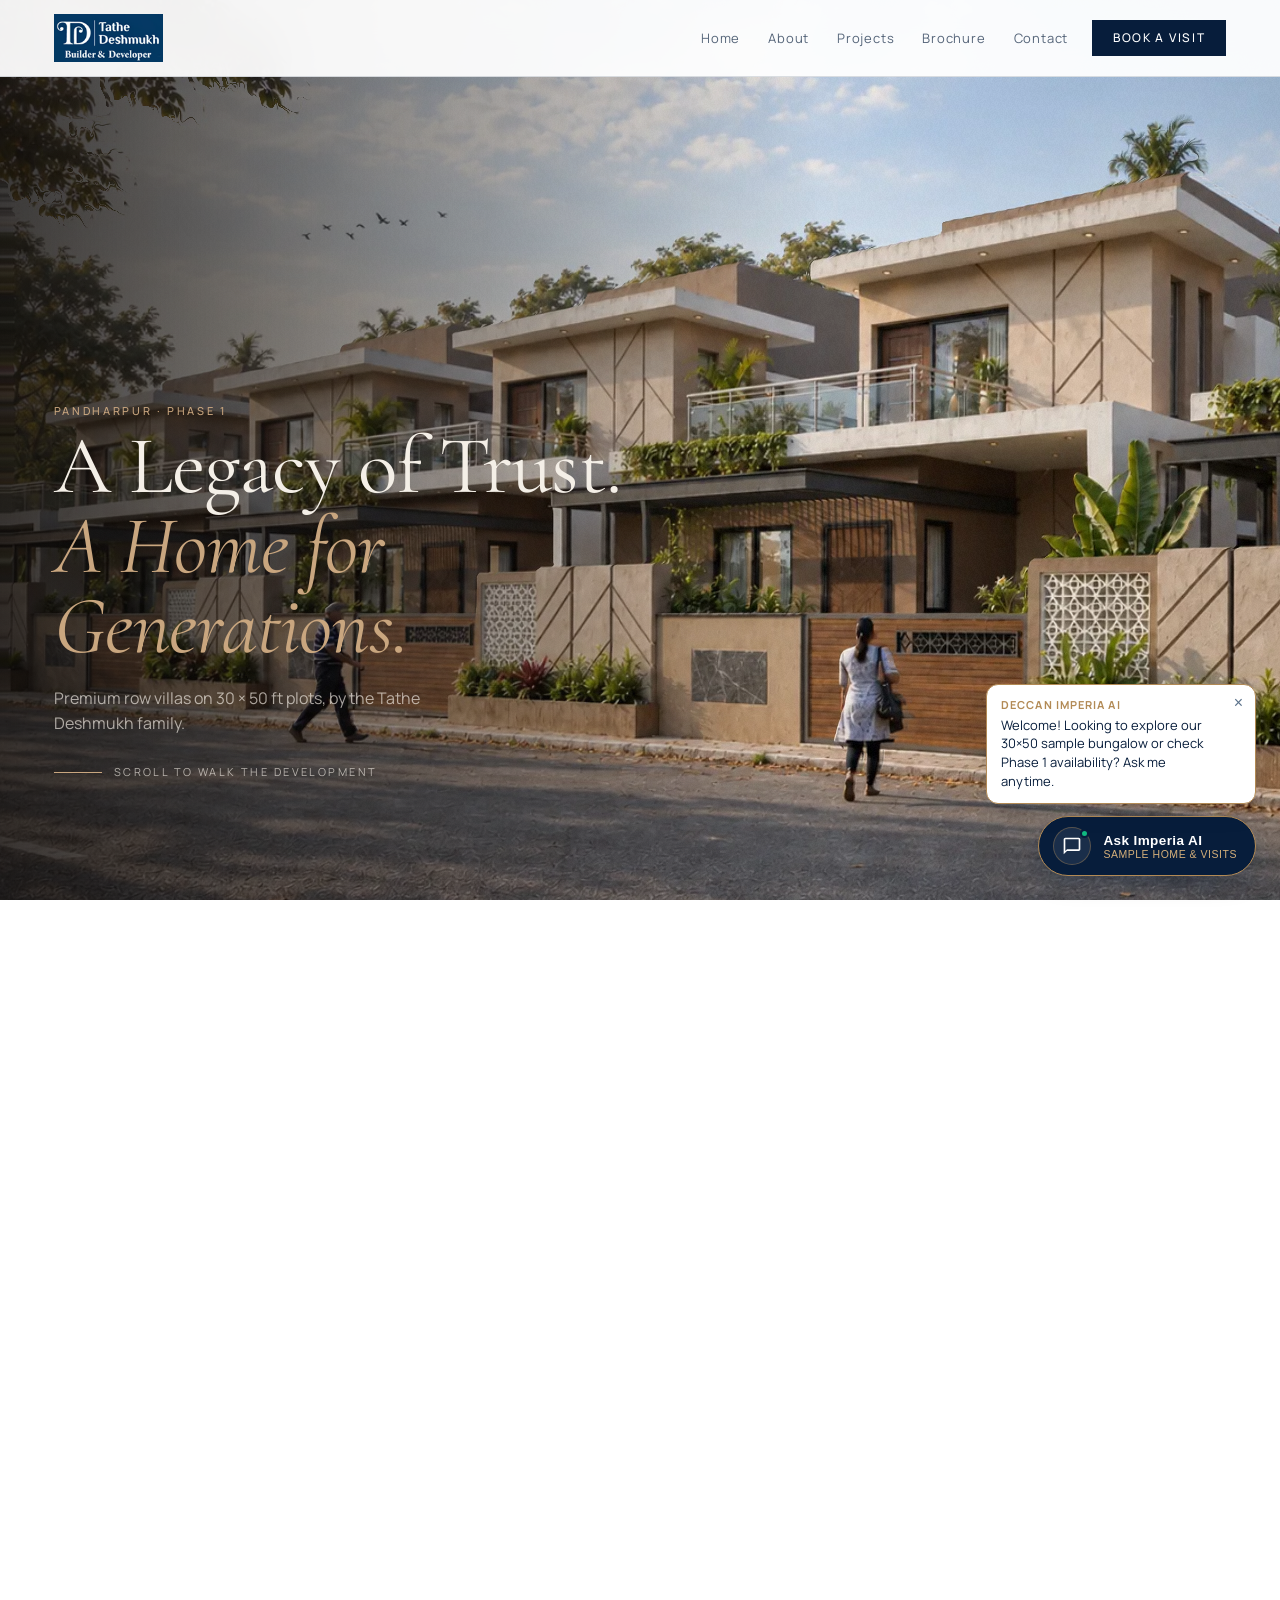
==== commit 6177b61d: "feat: deploy luxury AI Concierge chatbot without pricing details; restore original site UI" ====
--- a/index.html
+++ b/index.html
@@ -13,6 +13,7 @@
 <link rel="preload" as="image" href="assets/tour/001-row-wide-m.webp" media="(max-width: 768px)">
 <link rel="stylesheet" href="css/style.css?v=20260930-1">
 <link rel="stylesheet" href="css/editorial.css?v=20260930-6">
+<link rel="stylesheet" href="css/chatbot.css?v=20261028-1">
 </head>
 <body>
 
@@ -347,9 +348,7 @@
       <p class="form-note full" role="status"></p>
     </form>
     <p class="phones">
-      <a href="tel:+919970353935">+91 99703 53935</a>
-      <a href="tel:+919028561515">+91 90285 61515</a>
-      <a href="tel:+918149291515">+91 81492 91515</a>
+      <span>Site Engineer:</span> <a href="tel:+919970353935">+91 99703 53935</a>
     </p>
   </div>
 </section>
@@ -368,10 +367,8 @@
       <div><dt>Designed by</dt><dd>Bagal Architects</dd></div>
     </dl>
     <div class="foot-cta">
-      <p class="foot-call"><span>Call us</span>
+      <p class="foot-call"><span>Site Engineer</span>
         <a href="tel:+919970353935">+91 99703 53935</a>
-        <a href="tel:+919028561515">+91 90285 61515</a>
-        <a href="tel:+918149291515">+91 81492 91515</a>
       </p>
       <a class="btn btn-solid" href="#contact">Book a visit</a>
     </div>
@@ -387,5 +384,6 @@
 <script src="js/vendor/lenis.min.js"></script>
 <script src="js/depth.js"></script>
 <script src="js/main.js?v=20261007-1"></script>
+<script src="js/chatbot.js?v=20261028-1" defer></script>
 </body>
 </html>
--- a/css/chatbot.css
+++ b/css/chatbot.css
@@ -0,0 +1,638 @@
+/* ==========================================================================
+   Deccan Imperia — AI Concierge Luxury Floating Chatbot
+   ========================================================================== */
+
+:root {
+  --chat-navy: #071d3b;
+  --chat-navy-dark: #041226;
+  --chat-navy-light: #102f57;
+  --chat-gold: #b28a55;
+  --chat-gold-light: #d4af7a;
+  --chat-bg: #f8fafc;
+  --chat-card-bg: #ffffff;
+  --chat-border: rgba(7, 29, 59, 0.12);
+  --chat-text-main: #071d3b;
+  --chat-text-muted: #5a718a;
+  --chat-shadow: 0 16px 40px -8px rgba(7, 29, 59, 0.28), 0 0 0 1px rgba(7, 29, 59, 0.08);
+}
+
+/* Floating Trigger Button */
+.imperia-chat-trigger-wrap {
+  position: fixed;
+  bottom: 24px;
+  right: 24px;
+  z-index: 99999;
+  display: flex;
+  flex-direction: column;
+  align-items: flex-end;
+  pointer-events: none;
+  font-family: inherit;
+}
+
+.imperia-chat-greeting-bubble {
+  pointer-events: auto;
+  position: relative;
+  background: #ffffff;
+  color: var(--chat-navy);
+  padding: 12px 34px 12px 14px;
+  border-radius: 12px;
+  border: 1px solid var(--chat-gold);
+  box-shadow: 0 10px 25px -5px rgba(7, 29, 59, 0.18);
+  font-size: 13px;
+  line-height: 1.45;
+  max-width: 270px;
+  margin-bottom: 12px;
+  opacity: 0;
+  transform: translateY(12px) scale(0.95);
+  transition: opacity 0.35s ease, transform 0.35s ease;
+  display: none;
+}
+
+.imperia-chat-greeting-bubble.is-visible {
+  display: block;
+  opacity: 1;
+  transform: translateY(0) scale(1);
+}
+
+.imperia-chat-greeting-bubble strong {
+  display: block;
+  color: var(--chat-gold);
+  font-size: 11px;
+  text-transform: uppercase;
+  letter-spacing: 0.1em;
+  margin-bottom: 3px;
+}
+
+.imperia-chat-greeting-close {
+  position: absolute;
+  top: 6px;
+  right: 8px;
+  background: none;
+  border: none;
+  color: var(--chat-text-muted);
+  font-size: 16px;
+  line-height: 1;
+  cursor: pointer;
+  padding: 4px;
+}
+.imperia-chat-greeting-close:hover {
+  color: var(--chat-navy);
+}
+
+.imperia-chat-trigger-btn {
+  pointer-events: auto;
+  display: inline-flex;
+  align-items: center;
+  gap: 12px;
+  background: var(--chat-navy);
+  color: #ffffff;
+  border: 1.5px solid var(--chat-gold);
+  padding: 10px 18px 10px 14px;
+  border-radius: 36px;
+  box-shadow: 0 8px 24px -4px rgba(7, 29, 59, 0.35);
+  cursor: pointer;
+  transition: transform 0.22s cubic-bezier(0.16, 1, 0.3, 1), box-shadow 0.22s ease, background 0.2s ease;
+}
+
+.imperia-chat-trigger-btn:hover {
+  transform: translateY(-3px) scale(1.02);
+  box-shadow: 0 14px 30px -4px rgba(7, 29, 59, 0.45);
+  background: var(--chat-navy-dark);
+}
+
+.imperia-chat-trigger-btn:active {
+  transform: translateY(0) scale(0.98);
+}
+
+.imperia-chat-icon-box {
+  position: relative;
+  width: 38px;
+  height: 38px;
+  background: rgba(255, 255, 255, 0.08);
+  border-radius: 50%;
+  display: grid;
+  place-items: center;
+  border: 1px solid rgba(178, 138, 85, 0.4);
+}
+
+.imperia-chat-icon-box svg {
+  width: 20px;
+  height: 20px;
+  fill: #ffffff;
+}
+
+.imperia-chat-pulse-dot {
+  position: absolute;
+  top: 1px;
+  right: 1px;
+  width: 9px;
+  height: 9px;
+  background: #10b981;
+  border: 2px solid var(--chat-navy);
+  border-radius: 50%;
+}
+
+.imperia-chat-trigger-labels {
+  display: flex;
+  flex-direction: column;
+  text-align: left;
+}
+
+.imperia-chat-trigger-title {
+  font-size: 13.5px;
+  font-weight: 600;
+  letter-spacing: 0.03em;
+  color: #ffffff;
+}
+
+.imperia-chat-trigger-sub {
+  font-size: 10.5px;
+  color: var(--chat-gold-light);
+  letter-spacing: 0.05em;
+  text-transform: uppercase;
+}
+
+/* Chat Drawer Window */
+.imperia-chat-window {
+  pointer-events: auto;
+  position: fixed;
+  bottom: 88px;
+  right: 24px;
+  z-index: 99999;
+  width: min(410px, calc(100vw - 32px));
+  height: min(620px, calc(100vh - 110px));
+  background: var(--chat-bg);
+  border-radius: 16px;
+  box-shadow: var(--chat-shadow);
+  display: flex;
+  flex-direction: column;
+  overflow: hidden;
+  overscroll-behavior: contain;
+  opacity: 0;
+  visibility: hidden;
+  transform: translateY(20px) scale(0.96);
+  transition: opacity 0.28s cubic-bezier(0.16, 1, 0.3, 1), transform 0.28s cubic-bezier(0.16, 1, 0.3, 1), visibility 0.28s;
+  border: 1px solid var(--chat-border);
+}
+
+.imperia-chat-window.is-open {
+  opacity: 1;
+  visibility: visible;
+  transform: translateY(0) scale(1);
+}
+
+/* Header */
+.imperia-chat-header {
+  background: var(--chat-navy);
+  color: #ffffff;
+  padding: 16px 18px;
+  display: flex;
+  align-items: center;
+  justify-content: space-between;
+  border-bottom: 2px solid var(--chat-gold);
+}
+
+.imperia-chat-header-brand {
+  display: flex;
+  align-items: center;
+  gap: 12px;
+}
+
+.imperia-chat-avatar {
+  width: 36px;
+  height: 36px;
+  border-radius: 8px;
+  background: #ffffff;
+  padding: 4px;
+  display: grid;
+  place-items: center;
+  box-shadow: 0 2px 6px rgba(0, 0, 0, 0.2);
+}
+
+.imperia-chat-avatar img {
+  width: 100%;
+  height: 100%;
+  object-fit: contain;
+}
+
+.imperia-chat-header-info h4 {
+  margin: 0;
+  font-size: 15px;
+  font-weight: 600;
+  letter-spacing: 0.02em;
+  color: #ffffff;
+}
+
+.imperia-chat-header-status {
+  margin-top: 2px;
+  font-size: 11px;
+  color: #bbf7d0;
+  display: flex;
+  align-items: center;
+  gap: 5px;
+}
+
+.imperia-chat-header-status::before {
+  content: "";
+  display: inline-block;
+  width: 6px;
+  height: 6px;
+  background: #10b981;
+  border-radius: 50%;
+}
+
+.imperia-chat-header-tools {
+  display: flex;
+  align-items: center;
+  gap: 8px;
+}
+
+.imperia-chat-tool-btn {
+  background: rgba(255, 255, 255, 0.1);
+  border: none;
+  color: #ffffff;
+  width: 28px;
+  height: 28px;
+  border-radius: 6px;
+  cursor: pointer;
+  display: grid;
+  place-items: center;
+  font-size: 14px;
+  transition: background 0.15s;
+}
+
+.imperia-chat-tool-btn:hover {
+  background: rgba(255, 255, 255, 0.22);
+}
+
+.imperia-chat-tool-btn.spinning {
+  animation: imperiaSpin 0.5s cubic-bezier(0.4, 0, 0.2, 1);
+}
+
+@keyframes imperiaSpin {
+  from {
+    transform: rotate(0deg);
+  }
+  to {
+    transform: rotate(360deg);
+  }
+}
+
+/* Chat Messages Scroll Container */
+.imperia-chat-messages {
+  flex: 1 1 auto;
+  min-height: 0;
+  padding: 16px;
+  overflow-y: auto !important;
+  overflow-x: hidden;
+  display: flex;
+  flex-direction: column;
+  gap: 14px;
+  overscroll-behavior: contain;
+  -webkit-overflow-scrolling: touch;
+  touch-action: pan-y;
+  scrollbar-width: thin;
+  scrollbar-color: rgba(178, 138, 85, 0.5) rgba(7, 29, 59, 0.04);
+}
+
+/* Custom Sleek Luxury Scrollbar */
+.imperia-chat-messages::-webkit-scrollbar {
+  width: 6px;
+}
+
+.imperia-chat-messages::-webkit-scrollbar-track {
+  background: rgba(7, 29, 59, 0.04);
+  border-radius: 8px;
+  margin: 4px 0;
+}
+
+.imperia-chat-messages::-webkit-scrollbar-thumb {
+  background: rgba(178, 138, 85, 0.5);
+  border-radius: 8px;
+  border: 1px solid rgba(255, 255, 255, 0.4);
+}
+
+.imperia-chat-messages::-webkit-scrollbar-thumb:hover {
+  background: var(--chat-gold);
+}
+
+/* Message Bubble Base */
+.imperia-chat-msg {
+  display: flex;
+  flex-direction: column;
+  max-width: 86%;
+  animation: imperiaFadeIn 0.24s ease forwards;
+}
+
+@keyframes imperiaFadeIn {
+  from {
+    opacity: 0;
+    transform: translateY(8px);
+  }
+  to {
+    opacity: 1;
+    transform: translateY(0);
+  }
+}
+
+/* User Message */
+.imperia-chat-msg.user {
+  align-self: flex-end;
+}
+
+.imperia-chat-msg.user .imperia-chat-bubble {
+  background: var(--chat-navy);
+  color: #ffffff;
+  border-radius: 14px 14px 2px 14px;
+  padding: 11px 15px;
+  font-size: 13.5px;
+  line-height: 1.45;
+  box-shadow: 0 2px 8px rgba(7, 29, 59, 0.12);
+}
+
+/* Bot Message */
+.imperia-chat-msg.bot {
+  align-self: flex-start;
+}
+
+.imperia-chat-msg.bot .imperia-chat-bubble {
+  background: var(--chat-card-bg);
+  color: var(--chat-text-main);
+  border: 1px solid var(--chat-border);
+  border-radius: 14px 14px 14px 2px;
+  padding: 13px 16px;
+  font-size: 13.5px;
+  line-height: 1.5;
+  box-shadow: 0 2px 6px rgba(7, 29, 59, 0.04);
+}
+
+.imperia-chat-msg.bot .imperia-chat-bubble p {
+  margin: 0 0 8px 0;
+}
+.imperia-chat-msg.bot .imperia-chat-bubble p:last-child {
+  margin-bottom: 0;
+}
+
+.imperia-chat-msg.bot .imperia-chat-bubble strong {
+  color: var(--chat-navy-dark);
+  font-weight: 600;
+}
+
+.imperia-chat-msg.bot .imperia-chat-bubble ul {
+  margin: 6px 0;
+  padding-left: 20px;
+}
+.imperia-chat-msg.bot .imperia-chat-bubble li {
+  margin-bottom: 4px;
+}
+
+/* Bot Feedback bar */
+.imperia-chat-feedback-row {
+  display: flex;
+  align-items: center;
+  gap: 8px;
+  margin-top: 5px;
+  padding-left: 4px;
+}
+
+.imperia-chat-feedback-btn {
+  background: none;
+  border: none;
+  color: #94a3b8;
+  cursor: pointer;
+  padding: 2px 4px;
+  font-size: 13px;
+  line-height: 1;
+  border-radius: 4px;
+  transition: color 0.15s, background 0.15s;
+}
+
+.imperia-chat-feedback-btn:hover {
+  color: var(--chat-navy);
+  background: #e2e8f0;
+}
+
+.imperia-chat-feedback-btn.rated {
+  color: var(--chat-gold);
+  pointer-events: none;
+}
+
+/* Contextual Action Buttons */
+.imperia-chat-actions {
+  display: flex;
+  flex-wrap: wrap;
+  gap: 8px;
+  margin-top: 8px;
+}
+
+.imperia-action-chip {
+  display: inline-flex;
+  align-items: center;
+  gap: 6px;
+  background: #ffffff;
+  color: var(--chat-navy);
+  border: 1px solid var(--chat-gold);
+  padding: 7px 12px;
+  border-radius: 20px;
+  font-size: 12px;
+  font-weight: 600;
+  text-decoration: none;
+  cursor: pointer;
+  transition: all 0.18s ease;
+  box-shadow: 0 1px 3px rgba(7, 29, 59, 0.06);
+}
+
+.imperia-action-chip:hover {
+  background: var(--chat-navy);
+  color: #ffffff;
+  border-color: var(--chat-navy);
+}
+
+.imperia-action-chip.whatsapp {
+  border-color: #25d366;
+  color: #128c7e;
+}
+.imperia-action-chip.whatsapp:hover {
+  background: #25d366;
+  color: #ffffff;
+  border-color: #25d366;
+}
+
+/* Suggested Question Chips */
+.imperia-chat-suggested-wrap {
+  margin-top: 4px;
+}
+
+.imperia-chat-suggested-label {
+  font-size: 11px;
+  text-transform: uppercase;
+  letter-spacing: 0.08em;
+  color: var(--chat-text-muted);
+  margin-bottom: 8px;
+}
+
+.imperia-chat-suggested-list {
+  display: flex;
+  flex-direction: column;
+  gap: 6px;
+}
+
+.imperia-chat-suggested-btn {
+  background: #ffffff;
+  border: 1px solid rgba(7, 29, 59, 0.14);
+  color: var(--chat-navy);
+  padding: 8px 12px;
+  border-radius: 8px;
+  font-size: 12.5px;
+  text-align: left;
+  cursor: pointer;
+  line-height: 1.35;
+  transition: background 0.15s, border-color 0.15s, transform 0.15s;
+}
+
+.imperia-chat-suggested-btn:hover {
+  background: #ffffff;
+  border-color: var(--chat-gold);
+  transform: translateX(3px);
+  color: var(--chat-gold);
+}
+
+/* Typing Indicator */
+.imperia-chat-typing {
+  align-self: flex-start;
+  display: inline-flex;
+  align-items: center;
+  gap: 4px;
+  background: var(--chat-card-bg);
+  border: 1px solid var(--chat-border);
+  border-radius: 12px;
+  padding: 10px 14px;
+}
+
+.imperia-chat-typing span {
+  width: 6px;
+  height: 6px;
+  background: var(--chat-gold);
+  border-radius: 50%;
+  animation: imperiaBounce 1.2s infinite ease-in-out;
+}
+.imperia-chat-typing span:nth-child(2) {
+  animation-delay: 0.2s;
+}
+.imperia-chat-typing span:nth-child(3) {
+  animation-delay: 0.4s;
+}
+
+@keyframes imperiaBounce {
+  0%, 80%, 100% {
+    transform: scale(0.6);
+    opacity: 0.4;
+  }
+  40% {
+    transform: scale(1);
+    opacity: 1;
+  }
+}
+
+/* Footer & Input */
+.imperia-chat-footer {
+  background: #ffffff;
+  border-top: 1px solid var(--chat-border);
+  padding: 12px 14px;
+  display: flex;
+  flex-direction: column;
+  gap: 6px;
+}
+
+.imperia-chat-input-row {
+  display: flex;
+  align-items: center;
+  gap: 8px;
+}
+
+.imperia-chat-input {
+  flex: 1;
+  border: 1px solid rgba(7, 29, 59, 0.18);
+  border-radius: 24px;
+  padding: 10px 16px;
+  font-size: 13.5px;
+  outline: none;
+  font-family: inherit;
+  color: var(--chat-navy);
+  transition: border-color 0.2s, box-shadow 0.2s;
+}
+
+.imperia-chat-input:focus {
+  border-color: var(--chat-gold);
+  box-shadow: 0 0 0 2px rgba(178, 138, 85, 0.18);
+}
+
+.imperia-chat-send-btn {
+  width: 38px;
+  height: 38px;
+  border-radius: 50%;
+  background: var(--chat-navy);
+  border: 1px solid var(--chat-gold);
+  color: #ffffff;
+  display: grid;
+  place-items: center;
+  cursor: pointer;
+  transition: transform 0.18s, background 0.18s;
+  flex-shrink: 0;
+}
+
+.imperia-chat-send-btn svg {
+  width: 16px;
+  height: 16px;
+  fill: #ffffff;
+  margin-left: 2px;
+}
+
+.imperia-chat-send-btn:hover {
+  background: var(--chat-gold);
+  transform: scale(1.05);
+}
+
+.imperia-chat-send-btn:disabled {
+  opacity: 0.4;
+  cursor: not-allowed;
+  transform: none;
+}
+
+.imperia-chat-disclaimer {
+  font-size: 10px;
+  color: var(--chat-text-muted);
+  text-align: center;
+  letter-spacing: 0.02em;
+}
+
+/* Mobile Responsive */
+@media (max-width: 480px) {
+  .imperia-chat-trigger-wrap {
+    bottom: 16px;
+    right: 16px;
+  }
+  .imperia-chat-trigger-labels {
+    display: none;
+  }
+  .imperia-chat-trigger-btn {
+    padding: 8px;
+    border-radius: 50%;
+  }
+  .imperia-chat-window {
+    inset: 0 0 0 0;
+    width: 100vw;
+    height: 100%;
+    max-height: 100%;
+    border-radius: 0;
+    bottom: 0;
+    right: 0;
+    border: none;
+  }
+  .imperia-chat-header {
+    padding-top: max(16px, env(safe-area-inset-top));
+  }
+  .imperia-chat-footer {
+    padding-bottom: max(12px, env(safe-area-inset-bottom));
+  }
+}
